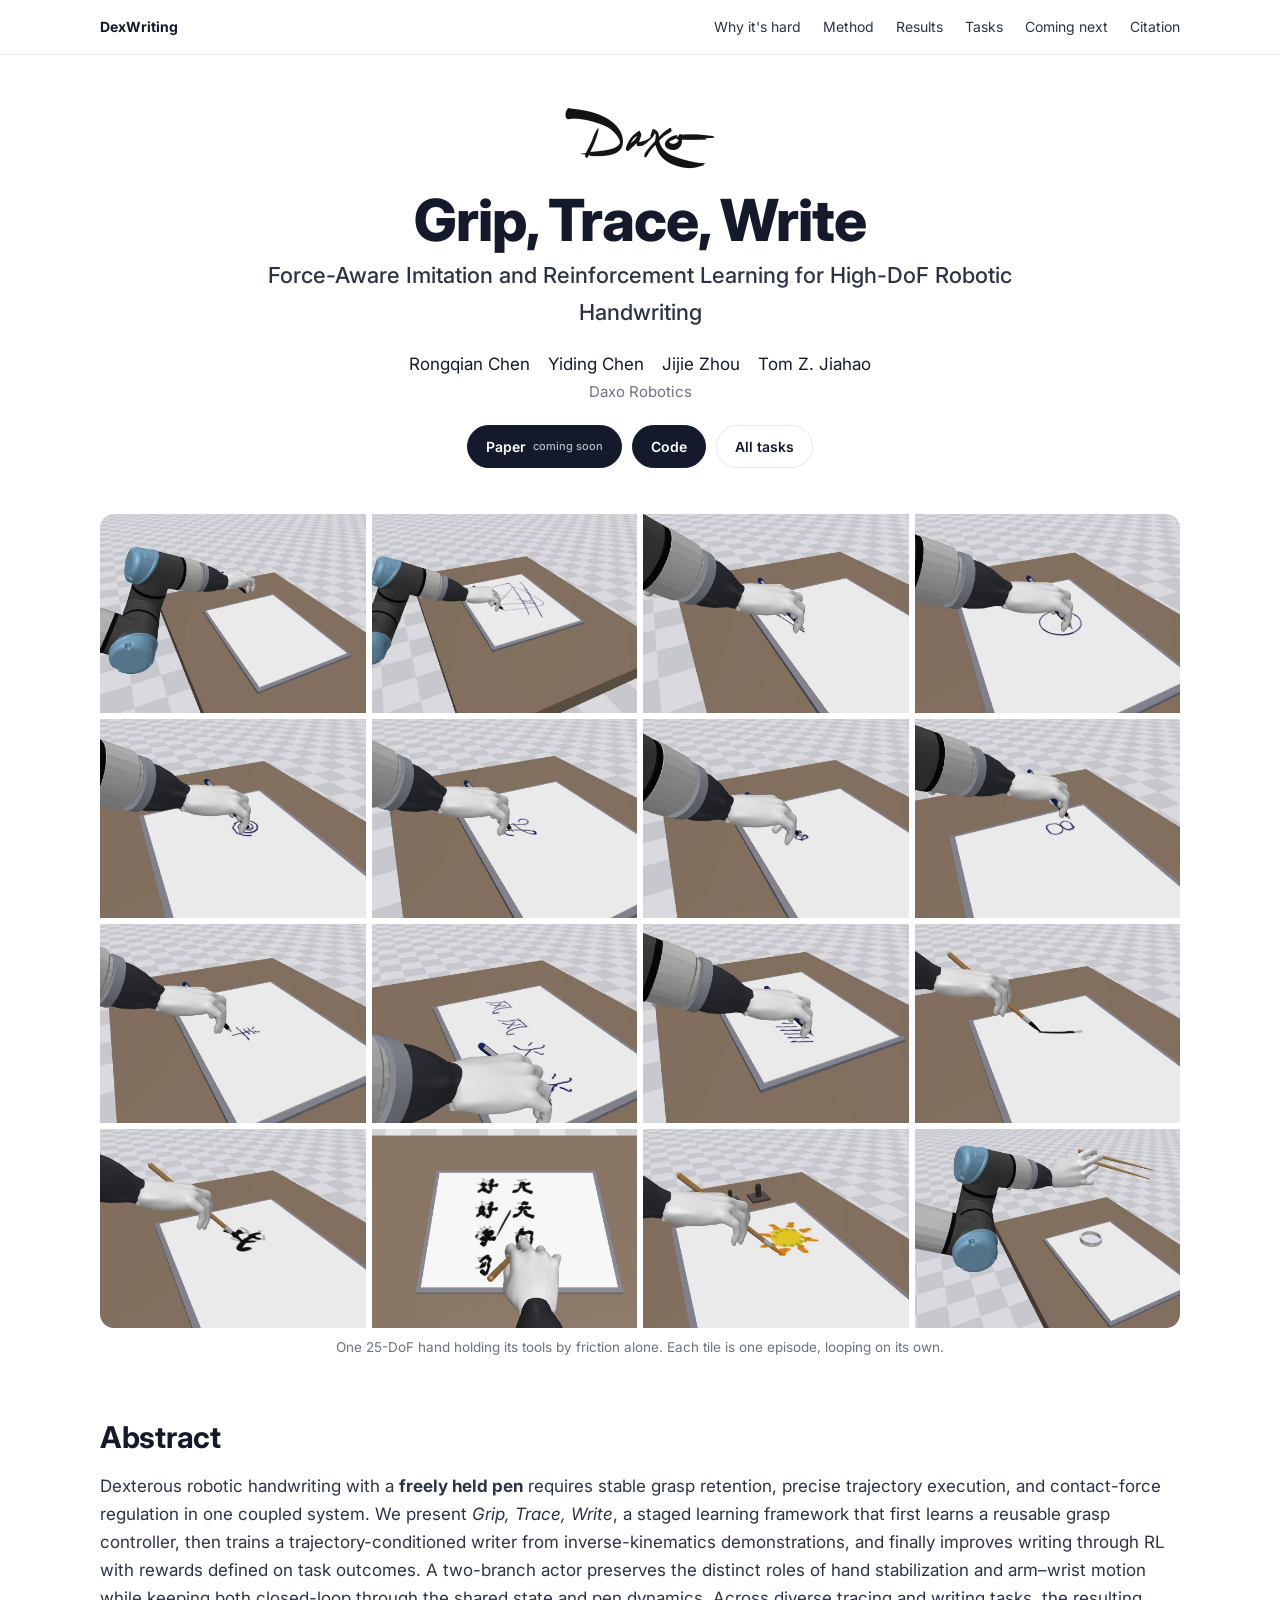
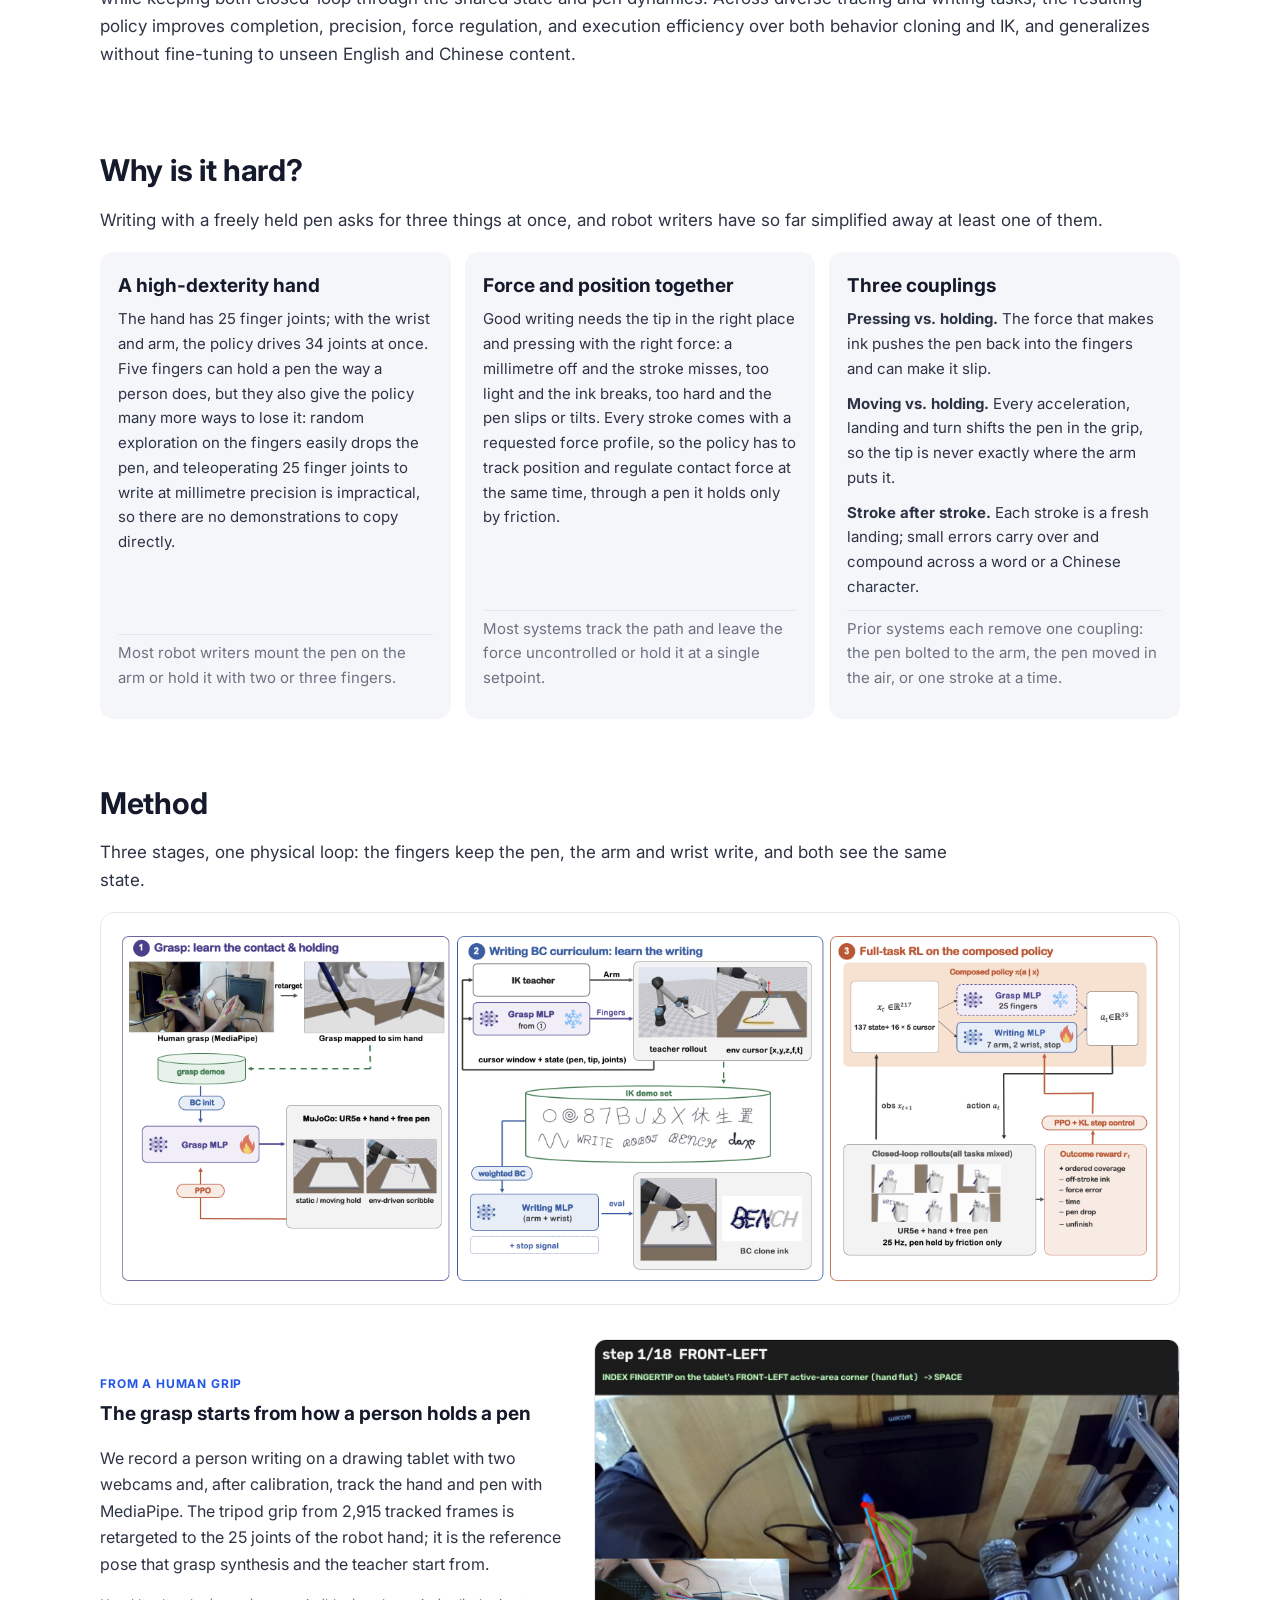
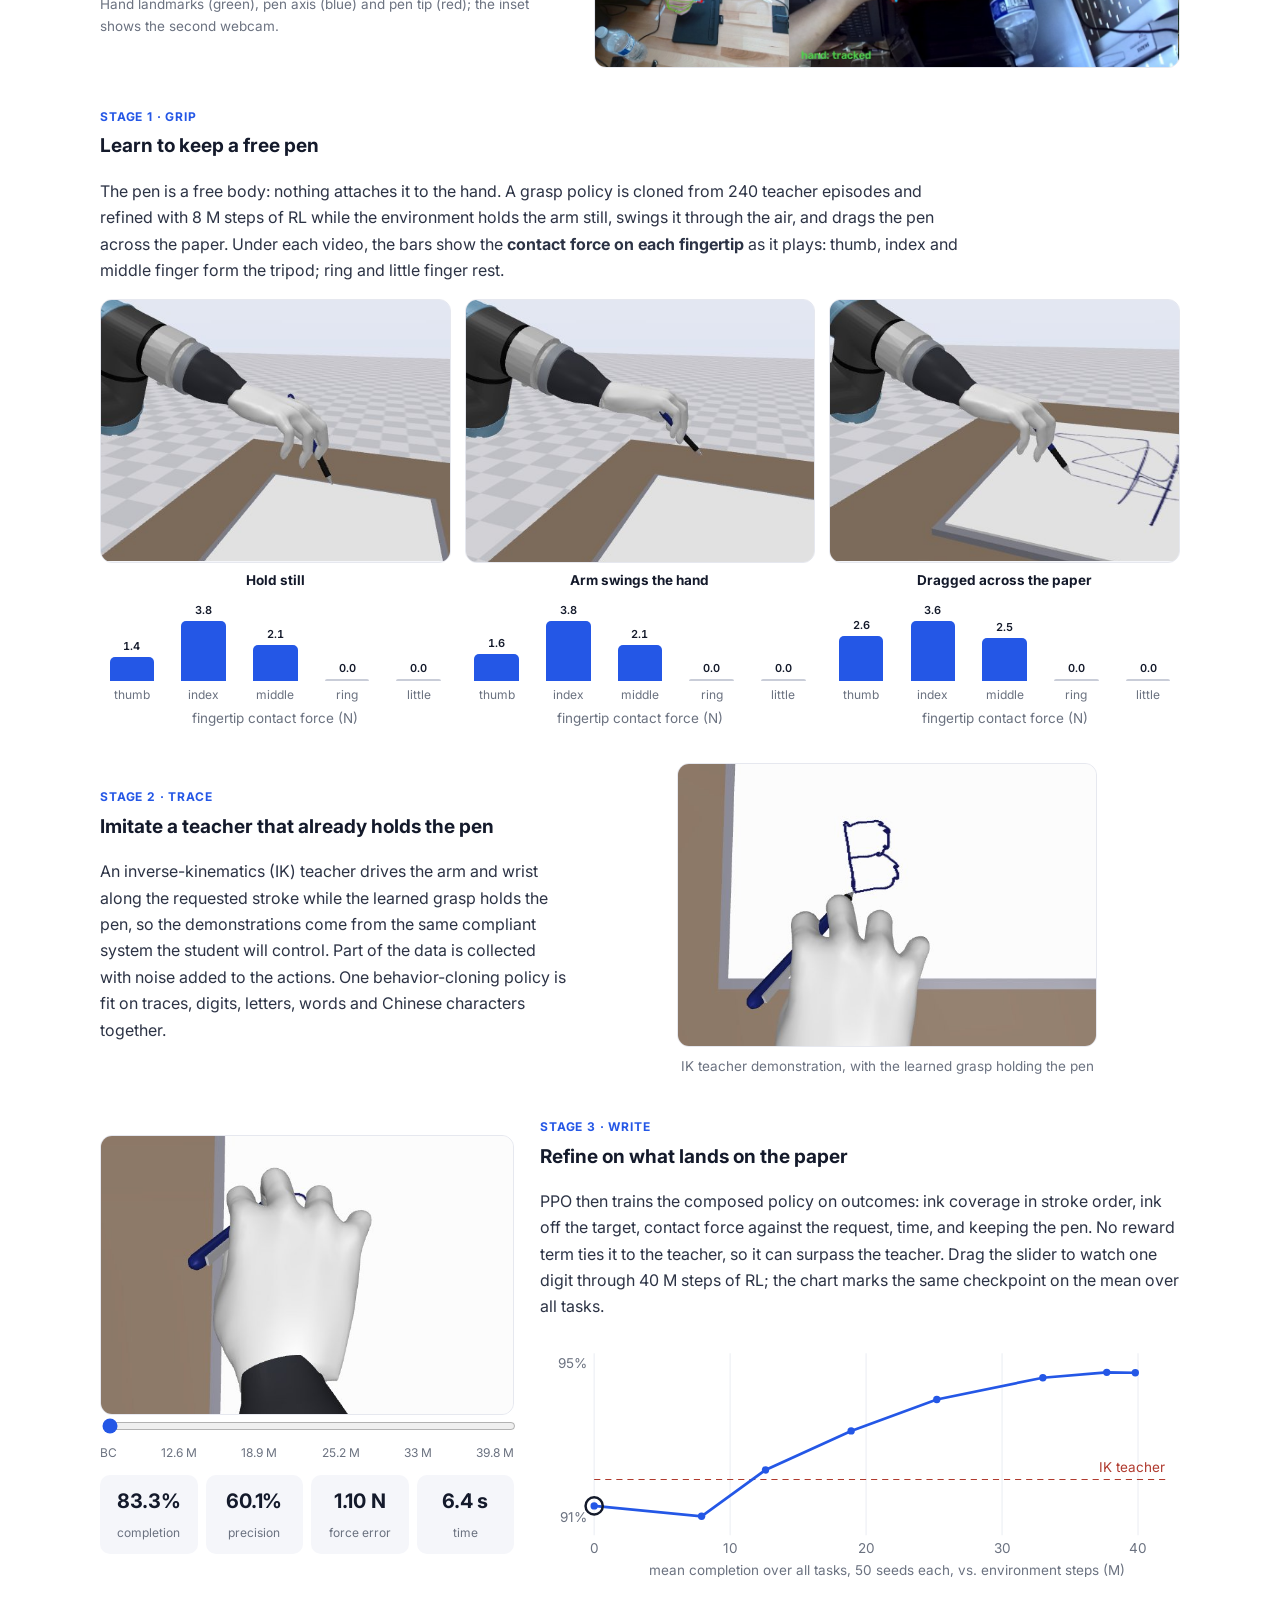
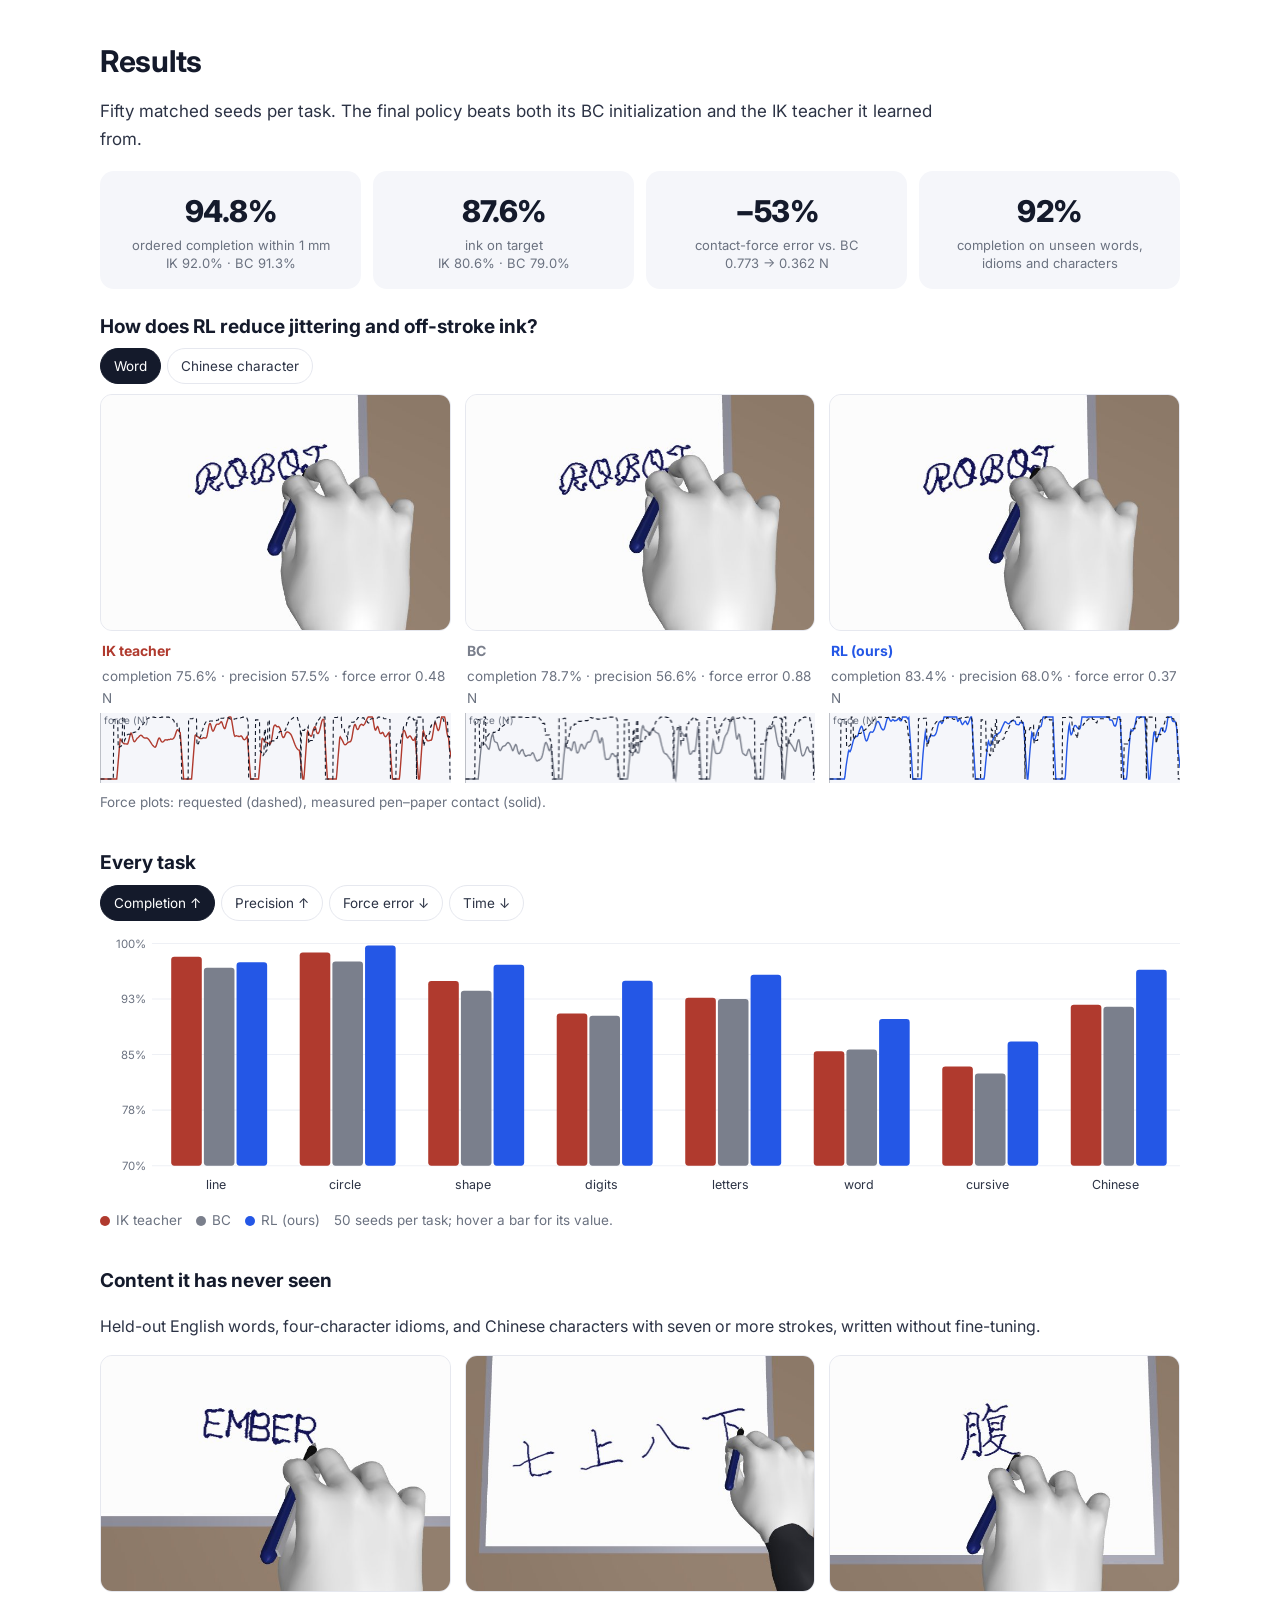
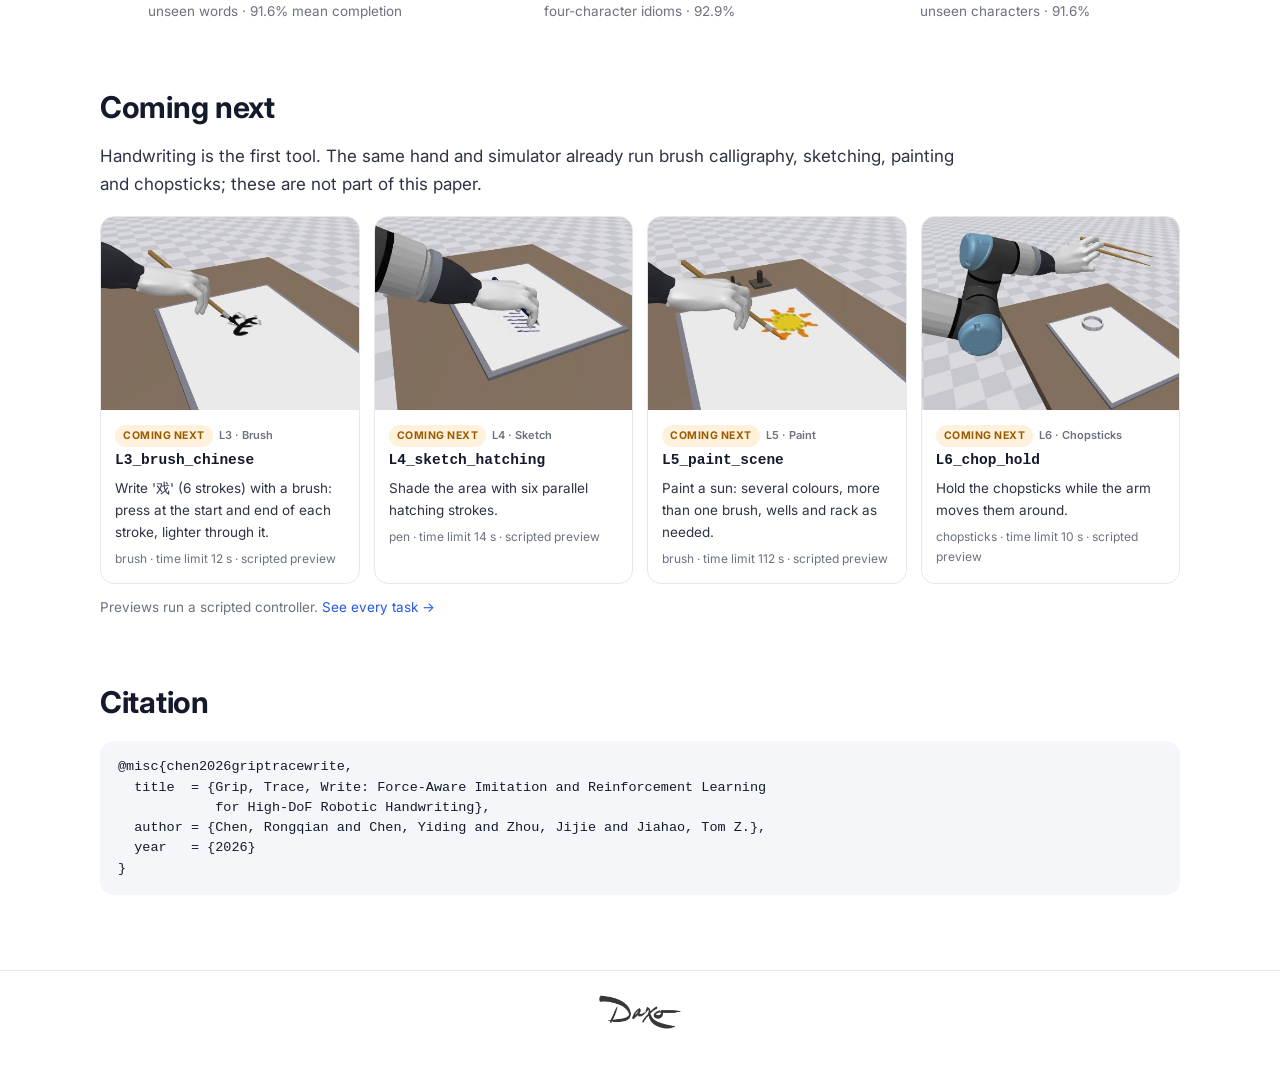
==== website/site/index.html @ 232e8389 "DexWriting: code, checkpoints, paper source and project page" ====
<!doctype html>
<html lang="en">
<head>
<meta charset="utf-8">
<meta name="viewport" content="width=device-width, initial-scale=1">
<title>DexWriting · Grip, Trace, Write</title>
<meta name="description" content="Force-aware imitation and reinforcement learning for high-DoF robotic handwriting with a freely held pen.">
<link rel="icon" href="media/logo.svg">
<link rel="preconnect" href="https://fonts.googleapis.com">
<link href="https://fonts.googleapis.com/css2?family=Inter:wght@400;500;600;700;800&display=swap" rel="stylesheet">
<link rel="stylesheet" href="style.css">
</head>
<body>
<nav><div class="wrap">
  <a class="brand" href="#">DexWriting</a>
  <a class="hide-sm" href="#why">Why it's hard</a>
  <a class="hide-sm" href="#method">Method</a>
  <a class="hide-sm" href="#results">Results</a>
  <a href="tasks.html">Tasks</a>
  <a class="hide-sm" href="#next">Coming next</a>
  <a class="hide-sm" href="#cite">Citation</a>
</div></nav>

<div class="wrap">
<header>
  <a class="org" href="https://daxo-robotics.com/" target="_blank" rel="noopener"><img class="wordmark" src="media/daxo_wordmark.png" alt="Daxo Robotics"></a>
  <h1>Grip, Trace, Write</h1>
  <p class="subtitle">Force-Aware Imitation and Reinforcement Learning for High-DoF Robotic Handwriting</p>
  <p class="authors"><span>Rongqian Chen</span><span>Yiding Chen</span><span>Jijie Zhou</span><span>Tom Z. Jiahao</span></p>
  <p class="aff">Daxo Robotics</p>
  <div class="links">
    <a class="btn" href="#">Paper <span class="soon">coming soon</span></a>
    <a class="btn" href="https://github.com/WillChan9/DexWriting" target="_blank" rel="noopener">Code</a>
    <a class="btn ghost" href="tasks.html">All tasks</a>
  </div>
</header>

<div class="hero-grid" id="hero"></div>
<p class="note" style="text-align:center">One 25-DoF hand holding its tools by friction alone. Each tile is one episode, looping on its own.</p>

<section id="abstract">
  <h2>Abstract</h2>
  <p class="lead" style="max-width:none">Dexterous robotic handwriting with a <b>freely held pen</b> requires stable grasp retention, precise trajectory execution, and contact-force regulation in one coupled system. We present <em>Grip, Trace, Write</em>, a staged learning framework that first learns a reusable grasp controller, then trains a trajectory-conditioned writer from inverse-kinematics demonstrations, and finally improves writing through RL with rewards defined on task outcomes. A two-branch actor preserves the distinct roles of hand stabilization and arm&ndash;wrist motion while keeping both closed-loop through the shared state and pen dynamics. Across diverse tracing and writing tasks, the resulting policy improves completion, precision, force regulation, and execution efficiency over both behavior cloning and IK, and generalizes without fine-tuning to unseen English and Chinese content.</p>
</section>

<section id="why">
  <h2>Why is it hard?</h2>
  <p class="lead" style="max-width:none">Writing with a freely held pen asks for three things at once, and robot writers have so far simplified away at least one of them.</p>
  <div class="grid3 why">
    <div class="soft">
      <h3>A high-dexterity hand</h3>
      <p>The hand has 25 finger joints; with the wrist and arm, the policy drives 34 joints at once. Five fingers can hold a pen the way a person does, but they also give the policy many more ways to lose it: random exploration on the fingers easily drops the pen, and teleoperating 25 finger joints to write at millimetre precision is impractical, so there are no demonstrations to copy directly.</p>
      <p class="note">Most robot writers mount the pen on the arm or hold it with two or three fingers.</p>
    </div>
    <div class="soft">
      <h3>Force and position together</h3>
      <p>Good writing needs the tip in the right place and pressing with the right force: a millimetre off and the stroke misses, too light and the ink breaks, too hard and the pen slips or tilts. Every stroke comes with a requested force profile, so the policy has to track position and regulate contact force at the same time, through a pen it holds only by friction.</p>
      <p class="note">Most systems track the path and leave the force uncontrolled or hold it at a single setpoint.</p>
    </div>
    <div class="soft">
      <h3>Three couplings</h3>
      <p><b>Pressing vs. holding.</b> The force that makes ink pushes the pen back into the fingers and can make it slip.</p>
      <p><b>Moving vs. holding.</b> Every acceleration, landing and turn shifts the pen in the grip, so the tip is never exactly where the arm puts it.</p>
      <p><b>Stroke after stroke.</b> Each stroke is a fresh landing; small errors carry over and compound across a word or a Chinese character.</p>
      <p class="note">Prior systems each remove one coupling: the pen bolted to the arm, the pen moved in the air, or one stroke at a time.</p>
    </div>
  </div>
</section>

<section id="method">
  <h2>Method</h2>
  <p class="lead">Three stages, one physical loop: the fingers keep the pen, the arm and wrist write, and both see the same state.</p>
  <div class="panel"><img src="media/pipeline.png" alt="Training pipeline"></div>

  <div class="stage">
    <div>
      <span class="tagline">FROM A HUMAN GRIP</span>
      <h3>The grasp starts from how a person holds a pen</h3>
      <p>We record a person writing on a drawing tablet with two webcams and, after calibration, track the hand and pen with MediaPipe. The tripod grip from 2,915 tracked frames is retargeted to the 25 joints of the robot hand; it is the reference pose that grasp synthesis and the teacher start from.</p>
      <p class="note">Hand landmarks (green), pen axis (blue) and pen tip (red); the inset shows the second webcam.</p>
    </div>
    <img class="vid" src="media/human_grip.jpg" alt="Human tripod grip tracked with MediaPipe during calibration">
  </div>

  <div style="margin-top:34px">
    <span class="tagline" style="display:inline-block;font-size:12px;font-weight:700;color:var(--acc);letter-spacing:.07em;margin-bottom:4px">STAGE 1 · GRIP</span>
    <h3>Learn to keep a free pen</h3>
    <p style="max-width:860px">The pen is a free body: nothing attaches it to the hand. A grasp policy is cloned from 240 teacher episodes and refined with 8&nbsp;M steps of RL while the environment holds the arm still, swings it through the air, and drags the pen across the paper. Under each video, the bars show the <b>contact force on each fingertip</b> as it plays: thumb, index and middle finger form the tripod; ring and little finger rest.</p>
    <div class="grid3" id="grasp">
      <figure style="margin:0"><video class="vid" data-task="L0_hold_static" src="media/grasp/L0_hold_static.mp4" poster="media/grasp/L0_hold_static.jpg" muted loop playsinline></video>
        <p class="note" style="text-align:center;margin:6px 0 0"><b style="color:var(--ink)">Hold still</b></p>
        <div class="bars" data-task="L0_hold_static"></div></figure>
      <figure style="margin:0"><video class="vid" data-task="L0_hold_moving" src="media/grasp/L0_hold_moving.mp4" poster="media/grasp/L0_hold_moving.jpg" muted loop playsinline></video>
        <p class="note" style="text-align:center;margin:6px 0 0"><b style="color:var(--ink)">Arm swings the hand</b></p>
        <div class="bars" data-task="L0_hold_moving"></div></figure>
      <figure style="margin:0"><video class="vid" data-task="L0_scribble" src="media/grasp/L0_scribble.mp4" poster="media/grasp/L0_scribble.jpg" muted loop playsinline></video>
        <p class="note" style="text-align:center;margin:6px 0 0"><b style="color:var(--ink)">Dragged across the paper</b></p>
        <div class="bars" data-task="L0_scribble"></div></figure>
      </div>
  </div>

  <div class="stage">
    <div>
      <span class="tagline">STAGE 2 · TRACE</span>
      <h3>Imitate a teacher that already holds the pen</h3>
      <p>An inverse-kinematics (IK) teacher drives the arm and wrist along the requested stroke while the learned grasp holds the pen, so the demonstrations come from the same compliant system the student will control. Part of the data is collected with noise added to the actions. One behavior-cloning policy is fit on traces, digits, letters, words and Chinese characters together.</p>
    </div>
    <figure style="margin:0 auto;max-width:420px;width:100%"><video class="vid" src="media/dart/clean.mp4" poster="media/dart/clean.jpg" muted loop playsinline></video><p class="note" style="text-align:center">IK teacher demonstration, with the learned grasp holding the pen</p></figure>
  </div>

  <div class="stage rev">
    <div>
      <video class="vid" id="prog-video" src="media/progress/bc.mp4" poster="media/progress/bc.jpg" muted loop playsinline></video>
      <input type="range" id="prog-slider" min="0" max="5" step="1" value="0" aria-label="RL checkpoint">
      <div class="ticks" id="prog-ticks"></div>
      <div class="kpis" id="prog-kpis"></div>
    </div>
    <div>
      <span class="tagline">STAGE 3 · WRITE</span>
      <h3>Refine on what lands on the paper</h3>
      <p>PPO then trains the composed policy on outcomes: ink coverage in stroke order, ink off the target, contact force against the request, time, and keeping the pen. No reward term ties it to the teacher, so it can surpass the teacher. Drag the slider to watch one digit through 40&nbsp;M steps of RL; the chart marks the same checkpoint on the mean over all tasks.</p>
      <div class="chart" id="curve"></div>
    </div>
  </div>

</section>

<section id="results">
  <h2>Results</h2>
  <p class="lead">Fifty matched seeds per task. The final policy beats both its BC initialization and the IK teacher it learned from.</p>
  <div class="stats">
    <div class="stat"><div class="v">94.8%</div><div class="k">ordered completion within 1&nbsp;mm<br>IK 92.0% · BC 91.3%</div></div>
    <div class="stat"><div class="v">87.6%</div><div class="k">ink on target<br>IK 80.6% · BC 79.0%</div></div>
    <div class="stat"><div class="v">&minus;53%</div><div class="k">contact-force error vs. BC<br>0.773 &rarr; 0.362&nbsp;N</div></div>
    <div class="stat"><div class="v">92%</div><div class="k">completion on unseen words,<br>idioms and characters</div></div>
  </div>

  <h3>How does RL reduce jittering and off-stroke ink?</h3>
  <div class="tabs" id="cmp-tabs"><button class="tab on" data-ep="word">Word</button><button class="tab" data-ep="chinese">Chinese character</button>
</div>
  <div class="cmp" id="cmp"></div>
  <p class="note">Force plots: requested (dashed), measured pen&ndash;paper contact (solid).</p>

  <h3 style="margin-top:34px">Every task</h3>
  <div class="tabs" id="metric-tabs">
    <button class="tab on" data-m="completion">Completion &uarr;</button><button class="tab" data-m="precision">Precision &uarr;</button>
    <button class="tab" data-m="force_mae_N">Force error &darr;</button><button class="tab" data-m="time_s">Time &darr;</button></div>
  <div class="chart" id="bars"></div>
  <div class="legend"><span><i class="dot" style="background:var(--ik)"></i>IK teacher</span><span><i class="dot" style="background:var(--bc)"></i>BC</span><span><i class="dot" style="background:var(--rl)"></i>RL (ours)</span><span>50 seeds per task; hover a bar for its value.</span></div>

  <h3 style="margin-top:34px">Content it has never seen</h3>
  <p>Held-out English words, four-character idioms, and Chinese characters with seven or more strokes, written without fine-tuning.</p>
  <div class="grid3">
    <figure style="margin:0"><video class="vid" src="media/zeroshot/word.mp4" poster="media/zeroshot/word.jpg" muted loop playsinline></video><p class="note" style="text-align:center">unseen words · 91.6% mean completion</p></figure>
    <figure style="margin:0"><video class="vid" src="media/zeroshot/idiom.mp4" poster="media/zeroshot/idiom.jpg" muted loop playsinline></video><p class="note" style="text-align:center">four-character idioms · 92.9%</p></figure>
    <figure style="margin:0"><video class="vid" src="media/zeroshot/chinese.mp4" poster="media/zeroshot/chinese.jpg" muted loop playsinline></video><p class="note" style="text-align:center">unseen characters · 91.6%</p></figure>
  </div>
</section>

<section id="next">
  <h2>Coming next</h2>
  <p class="lead">Handwriting is the first tool. The same hand and simulator already run brush calligraphy, sketching, painting and chopsticks; these are not part of this paper.</p>
  <div class="cards" id="next-cards"></div>
  <p class="note" style="margin-top:12px">Previews run a scripted controller. <a href="tasks.html">See every task &rarr;</a></p>
</section>

<section id="cite">
  <h2>Citation</h2>
<pre>@misc{chen2026griptracewrite,
  title  = {Grip, Trace, Write: Force-Aware Imitation and Reinforcement Learning
            for High-DoF Robotic Handwriting},
  author = {Chen, Rongqian and Chen, Yiding and Zhou, Jijie and Jiahao, Tom Z.},
  year   = {2026}
}</pre>
</section>
</div>

<footer><div class="wrap">
  <a href="https://daxo-robotics.com/" target="_blank" rel="noopener"><img class="wordmark-sm" src="media/daxo_wordmark.png" alt="Daxo Robotics"></a>
</div></footer>

<script src="media/data/data.js"></script>
<script src="site.js"></script>
<script>
// hero: each tile its own episode and loop length
const HERO = ["L0_hold_moving","L0_scribble","L1_trace_line","L1_trace_circle","L1_trace_shape","L2_write_letters",
  "L2_write_word","L2_write_digits","L2_write_chinese","E2_write_idiom","L4_sketch_hatching","L3_brush_stroke",
  "L3_brush_chinese","L3_brush_layout","L5_paint_scene","L6_chop_hold"];
document.getElementById("hero").innerHTML = HERO.map(t =>
  `<video src="media/tasks/${t}.mp4" poster="media/tasks/${t}.jpg" muted loop playsinline preload="auto" title="${t}"></video>`).join("");

// stage 1: three grasp videos, each with live finger-force bars
const FINGERS = ["thumb","index","middle","ring","little"];
document.querySelectorAll("#grasp .bars").forEach(el => {
  el.innerHTML = FINGERS.map((f, i) => `<div class="bar${i > 2 ? " idle" : ""}"><b class="v"></b><i></i><span>${f}</span></div>`).join("");
  el.insertAdjacentHTML("afterend", '<p class="note" style="text-align:center;margin-top:2px">fingertip contact force (N)</p>');
});
let graspLog = null;
loadJSON("media/data/grasp_forces.json").then(d => { graspLog = d; });
(function tick() {
  if (graspLog) document.querySelectorAll("#grasp video").forEach(v => {
    const L = graspLog[v.dataset.task]; if (!L) return;
    const r = L[Math.min(L.length - 1, Math.floor(v.currentTime * 25))];
    document.querySelectorAll(`#grasp .bars[data-task="${v.dataset.task}"] .bar`).forEach((b, i) => {
      const f = r.fingers[i] || 0;
      b.querySelector("i").style.height = Math.min(100, f / 6 * 100) + "%";
      b.querySelector(".v").textContent = f.toFixed(1); });
  });
  requestAnimationFrame(tick);
})();

// stage 3: progress slider + RL curve
Promise.all([loadJSON("media/data/progress.json"), loadJSON("media/data/results.json")]).then(([P, R]) => {
  const v = document.getElementById("prog-video"), s = document.getElementById("prog-slider");
  document.getElementById("prog-ticks").innerHTML = P.map(p => `<span>${p.name === "bc" ? "BC" : p.msteps + " M"}</span>`).join("");
  const kp = document.getElementById("prog-kpis");
  const show = i => {
    const p = P[i];
    if (!v.src.endsWith(`${p.name}.mp4`)) { v.src = `media/progress/${p.name}.mp4`; v.poster = `media/progress/${p.name}.jpg`; v.play().catch(() => {}); }
    kp.innerHTML = kpi("completion", pct(p.completion)) + kpi("precision", pct(p.precision)) +
      kpi("force error", p.force_mae_N.toFixed(2) + " N") + kpi("time", p.time_s.toFixed(1) + " s");
    curve(R.curve, R.ik_mean, p.msteps);
  };
  s.addEventListener("input", () => show(+s.value)); show(0);
});
function kpi(k, v) { return `<div class="kpi"><b>${v}</b><span>${k}</span></div>`; }
function curve(C, ik, mark) {
  const W = 520, H = 196, L = 44, B = 34, T = 14, Rr = 12;
  const ys = C.map(c => c.completion * 100);
  const lo = Math.min(...ys, ik.completion * 100) - 0.5, hi = Math.max(...ys, ik.completion * 100) + 0.5;
  const X = x => L + (x / 42) * (W - L - Rr), Y = y => T + (1 - (y - lo) / (hi - lo)) * (H - T - B);
  const path = C.map((c, i) => `${i ? "L" : "M"}${X(c.msteps)},${Y(c.completion * 100)}`).join("");
  const grid = [0, 10, 20, 30, 40].map(x => `<line x1="${X(x)}" x2="${X(x)}" y1="${T}" y2="${H - B}" stroke="#eef0f5"/><text x="${X(x)}" y="${H - B + 14}" font-size="11" text-anchor="middle" fill="#6b7280">${x}</text>`).join("");
  const yt = [Math.ceil(lo), Math.floor(hi)].map(y => `<text x="${L - 6}" y="${Y(y) + 4}" font-size="11" text-anchor="end" fill="#6b7280">${y}%</text>`).join("");
  const m = C.reduce((a, c) => Math.abs(c.msteps - mark) < Math.abs(a.msteps - mark) ? c : a);
  document.getElementById("curve").innerHTML = `<svg viewBox="0 0 ${W} ${H}" width="100%">${grid}${yt}
    <line x1="${L}" x2="${W - Rr}" y1="${Y(ik.completion * 100)}" y2="${Y(ik.completion * 100)}" stroke="var(--ik)" stroke-dasharray="5 4"/>
    <text x="${W - Rr}" y="${Y(ik.completion * 100) - 6}" font-size="11" text-anchor="end" fill="var(--ik)">IK teacher</text>
    <path d="${path}" fill="none" stroke="var(--rl)" stroke-width="2.2"/>
    ${C.map(c => `<circle cx="${X(c.msteps)}" cy="${Y(c.completion * 100)}" r="3" fill="var(--rl)"><title>${c.msteps} M steps: ${(c.completion * 100).toFixed(1)}%</title></circle>`).join("")}
    <circle cx="${X(m.msteps)}" cy="${Y(m.completion * 100)}" r="7" fill="none" stroke="var(--ink)" stroke-width="2"/>
    <text x="${(L + W) / 2}" y="${H - 2}" font-size="11" text-anchor="middle" fill="#6b7280">mean completion over all tasks, 50 seeds each, vs. environment steps (M)</text></svg>`;
}

// results: synced comparison
let CMP = null, ep = "word";
const WHO = [["ik", "IK teacher", "#b03a2e"], ["bc", "BC", "#7a7f8c"], ["rl", "RL (ours)", "#2457e6"]];
loadJSON("media/data/compare.json").then(d => { CMP = d; buildCmp(); });
function buildCmp() {
  document.getElementById("cmp").innerHTML = WHO.map(([k, name, col]) => {
    const m = CMP[`${ep}_${k}`].metrics;
    return `<div><video class="vid" data-k="${k}" src="media/compare/${ep}_${k}.mp4" poster="media/compare/${ep}_${k}.jpg" muted loop playsinline></video>
      <div class="who"><b style="color:${col}">${name}</b></div>
      <div class="note" style="margin:0 2px">completion ${pct(m.completion)} · precision ${pct(m.precision)} · force error ${m.force_mae_N.toFixed(2)} N</div>
      <canvas data-k="${k}"></canvas></div>`;
  }).join("");
  autoplayVisible();
}
tabs("cmp-tabs", b => { ep = b.dataset.ep; buildCmp(); });
(function drawCmp() {
  if (CMP) document.querySelectorAll("#cmp canvas").forEach(cv => {
    const k = cv.dataset.k, v = document.querySelector(`#cmp video[data-k="${k}"]`);
    plotForce(cv, CMP[`${ep}_${k}`], v ? v.currentTime : 0, WHO.find(w => w[0] === k)[2]);
  });
  requestAnimationFrame(drawCmp);
})();
function plotForce(cv, d, t, col) {
  const r = window.devicePixelRatio || 1, w = cv.clientWidth, h = cv.clientHeight;
  if (!w) return;
  if (cv.width !== Math.round(w * r)) { cv.width = Math.round(w * r); cv.height = Math.round(h * r); }
  const g = cv.getContext("2d"); g.setTransform(r, 0, 0, r, 0, 0); g.clearRect(0, 0, w, h);
  const T = d.t[d.t.length - 1] || 1, fmax = 2.5;
  const X = x => x / T * w, Y = y => h - 4 - Math.min(y, fmax) / fmax * (h - 8);
  g.fillStyle = "#f5f6fa"; g.fillRect(0, 0, w, h);
  const line = (arr, dash, c, lw) => { g.beginPath(); g.setLineDash(dash); g.strokeStyle = c; g.lineWidth = lw;
    arr.forEach((y, i) => { const x = X(d.t[i]); i ? g.lineTo(x, Y(y)) : g.moveTo(x, Y(y)); }); g.stroke(); };
  if (!d.f_pen_s) d.f_pen_s = d.f_pen.map((_, i) => { const a = d.f_pen.slice(Math.max(0, i - 3), i + 4); return a.reduce((x, y) => x + y, 0) / a.length; });
  line(d.f_pen_s, [], col, 1.4); line(d.f_req, [4, 3], "#141a2b", 1.1);
  g.setLineDash([]); g.strokeStyle = "#141a2b"; g.globalAlpha = .45; g.beginPath(); g.moveTo(X(Math.min(t, T)), 0); g.lineTo(X(Math.min(t, T)), h); g.stroke(); g.globalAlpha = 1;
  g.fillStyle = "#6b7280"; g.font = "10px Inter, sans-serif"; g.fillText("force (N)", 4, 11);
}

// results: per-task bars
let RES = null, metric = "completion";
loadJSON("media/data/results.json").then(d => { RES = d; drawBars(); });
tabs("metric-tabs", b => { metric = b.dataset.m; drawBars(); });
function drawBars() {
  const tasks = ["L1_trace_line","L1_trace_circle","L1_trace_shape","L2_write_digits","L2_write_letters","L2_write_word","L2_write_cursive","L2_write_chinese"];
  const label = {L1_trace_line:"line",L1_trace_circle:"circle",L1_trace_shape:"shape",L2_write_digits:"digits",L2_write_letters:"letters",L2_write_word:"word",L2_write_cursive:"cursive",L2_write_chinese:"Chinese"};
  const isPct = metric === "completion" || metric === "precision", scale = isPct ? 100 : 1;
  const unit = {completion:"%",precision:"%",force_mae_N:" N",time_s:" s"}[metric];
  const vals = tasks.flatMap(t => ["ik","bc","rl"].map(k => RES.per_task[k][t][metric] * scale));
  const lo = isPct ? Math.floor(Math.min(...vals) / 10) * 10 - 10 : 0, hi = isPct ? 100 : Math.max(...vals) * 1.08;
  const W = 1040, H = 260, L = 50, B = 34, T = 12, gw = (W - L) / tasks.length, bw = gw / 4.2;
  const Y = y => T + (1 - (y - lo) / (hi - lo)) * (H - T - B);
  let s = "";
  for (let i = 0; i <= 4; i++) { const y = lo + (hi - lo) * i / 4; s += `<line x1="${L}" x2="${W}" y1="${Y(y)}" y2="${Y(y)}" stroke="#eef0f5"/><text x="${L - 6}" y="${Y(y) + 4}" font-size="11" text-anchor="end" fill="#6b7280">${y.toFixed(isPct ? 0 : 1)}${unit}</text>`; }
  tasks.forEach((t, i) => {
    ["ik","bc","rl"].forEach((k, j) => {
      const v = RES.per_task[k][t][metric] * scale, x = L + i * gw + gw * 0.15 + j * (bw + 2);
      s += `<rect x="${x}" y="${Y(v)}" width="${bw}" height="${Math.max(0, Y(lo) - Y(v))}" rx="3" fill="var(--${k})"><title>${label[t]} · ${k.toUpperCase()}: ${v.toFixed(isPct ? 1 : 2)}${unit}</title></rect>`;
    });
    s += `<text x="${L + i * gw + gw / 2}" y="${H - 12}" font-size="12" text-anchor="middle" fill="#2c3345">${label[t]}</text>`;
  });
  document.getElementById("bars").innerHTML = `<svg viewBox="0 0 ${W} ${H}" width="100%">${s}</svg>`;
}

// coming next
loadJSON("media/data/tasks.json").then(rows => {
  const pick = ["L3_brush_chinese", "L4_sketch_hatching", "L5_paint_scene", "L6_chop_hold"];
  document.getElementById("next-cards").innerHTML = pick.map(id => card(rows.find(r => r.id === id))).join("");
  autoplayVisible();
});
autoplayVisible();
</script>
</body>
</html>
---- website/site/style.css ----
:root{--ink:#141a2b;--body:#2c3345;--muted:#6b7280;--line:#e6e8ef;--soft:#f5f6fa;--card:#fff;--acc:#2457e6;--acc-soft:#e8eefd;
--good:#0f9d7a;--ik:#b03a2e;--bc:#7a7f8c;--rl:#2457e6;--radius:14px}
*{box-sizing:border-box}
html{scroll-behavior:smooth}
body{margin:0;background:#fff;color:var(--body);font:16px/1.65 Inter,system-ui,-apple-system,Segoe UI,Roboto,sans-serif}
a{color:var(--acc);text-decoration:none}a:hover{text-decoration:underline}
img,video{max-width:100%;display:block}
video{background:var(--soft)}
.wrap{max-width:1120px;margin:0 auto;padding:0 20px}
nav{position:sticky;top:0;z-index:20;background:rgba(255,255,255,.93);backdrop-filter:blur(8px);border-bottom:1px solid var(--line)}
nav .wrap{display:flex;align-items:center;gap:22px;height:54px;font-size:14px}
nav .brand{font-weight:700;color:var(--ink);margin-right:auto}
nav a{color:var(--body)}nav a.on{color:var(--ink);font-weight:600}
header{text-align:center;padding:52px 0 14px}
.org{display:inline-flex;align-items:center;gap:8px;color:var(--ink);font-weight:600;font-size:14px}
.org img.wordmark{height:62px;width:auto}
footer .wordmark-sm{height:34px;width:auto;display:inline-block;margin-bottom:6px;opacity:.85}
h1{margin:14px auto 6px;font-size:clamp(34px,6vw,58px);line-height:1.05;letter-spacing:-.02em;color:var(--ink);font-weight:800}
.subtitle{margin:0 auto;max-width:760px;font-size:clamp(17px,2.4vw,22px);font-weight:500}
.authors{margin:20px 0 2px;font-size:17px;color:var(--ink)}.authors span{margin:0 9px;white-space:nowrap}
.aff{color:var(--muted);font-size:15px;margin:0}
.links{display:flex;flex-wrap:wrap;justify-content:center;gap:10px;margin:20px 0 6px}
.btn{display:inline-flex;align-items:center;gap:7px;padding:9px 18px;border-radius:999px;background:var(--ink);color:#fff;font-weight:600;font-size:14px;border:1px solid var(--ink);cursor:pointer}
.btn:hover{text-decoration:none;opacity:.88}
.btn.ghost{background:#fff;color:var(--ink);border-color:var(--line)}
.btn .soon{font-size:11px;font-weight:500;opacity:.7}
section{padding:54px 0 6px}
h2{font-size:30px;letter-spacing:-.01em;color:var(--ink);margin:0 0 10px}
h3{font-size:19px;color:var(--ink);margin:0 0 6px}
.lead{font-size:17px;max-width:860px;margin:0 0 18px}
.note{font-size:13.5px;color:var(--muted);margin:8px 0 0}
.panel{border:1px solid var(--line);border-radius:var(--radius);padding:18px;background:#fff}
.soft{background:var(--soft);border-radius:var(--radius);padding:18px}
.why .soft{display:flex;flex-direction:column}.why .soft p{margin:0 0 10px;font-size:15px}.why .soft .note{margin-top:auto;padding-top:6px;border-top:1px solid var(--line)}
.grid2{display:grid;grid-template-columns:1fr 1fr;gap:18px;align-items:start}
.grid3{display:grid;grid-template-columns:repeat(3,1fr);gap:14px}
.vid{width:100%;border-radius:12px;border:1px solid var(--line)}
/* hero: independent loops */
.hero-grid{display:grid;grid-template-columns:repeat(4,1fr);gap:6px;margin:26px 0 6px;border-radius:var(--radius);overflow:hidden}
.hero-grid video{width:100%;aspect-ratio:4/3;object-fit:cover}
/* stage blocks */
.stage{display:grid;grid-template-columns:1fr 1.25fr;gap:26px;align-items:center;margin-top:34px}
.stage.rev{grid-template-columns:1.25fr 1fr}
.stage .tagline{display:inline-block;font-size:12px;font-weight:700;color:var(--acc);letter-spacing:.07em;margin-bottom:4px}
.tabs{display:flex;flex-wrap:wrap;gap:6px;margin:0 0 10px}
.tab{padding:6px 13px;border-radius:999px;border:1px solid var(--line);background:#fff;font:inherit;font-size:13.5px;cursor:pointer;color:var(--body)}
.tab.on{background:var(--ink);color:#fff;border-color:var(--ink)}
.bars{display:grid;grid-template-columns:repeat(5,1fr);gap:8px;align-items:end;height:104px;margin-top:10px}
.bar{display:flex;flex-direction:column;justify-content:flex-end;align-items:center;height:100%}
.bar i{display:block;width:70%;background:var(--acc);border-radius:5px 5px 0 0;transition:height .08s linear;min-height:2px}
.bar.idle i{background:#c9cdd8}
.bar span{font-size:12px;color:var(--muted);margin-top:4px}
.bar .v{font-size:11px;font-weight:600;color:var(--ink);margin-bottom:2px;font-variant-numeric:tabular-nums}
.legend{display:flex;flex-wrap:wrap;gap:14px;font-size:13.5px;color:var(--muted);margin-top:8px}
.dot{display:inline-block;width:10px;height:10px;border-radius:50%;margin-right:6px;vertical-align:-1px}
input[type=range]{width:100%;accent-color:var(--acc)}
.ticks{display:flex;justify-content:space-between;font-size:12px;color:var(--muted);margin-top:2px}
.kpis{display:grid;grid-template-columns:repeat(4,1fr);gap:8px;margin-top:12px}
.kpi{background:var(--soft);border-radius:10px;padding:10px 8px;text-align:center}
.kpi b{display:block;font-size:20px;color:var(--ink);letter-spacing:-.01em}
.kpi span{font-size:12px;color:var(--muted)}
.stats{display:grid;grid-template-columns:repeat(4,1fr);gap:12px;margin:8px 0 22px}
.stat{background:var(--soft);border-radius:var(--radius);padding:16px 14px;text-align:center}
.stat .v{font-size:30px;font-weight:800;color:var(--ink);letter-spacing:-.02em}
.stat .k{font-size:13px;color:var(--muted);line-height:1.4}
.cmp{display:grid;grid-template-columns:repeat(3,1fr);gap:14px}
.cmp .who{display:flex;justify-content:space-between;align-items:baseline;margin:8px 2px 2px;font-size:14px}
.cmp .who b{color:var(--ink)}
.cmp canvas{width:100%;height:70px;display:block;margin-top:4px}
.chart{width:100%;overflow-x:auto}
.chart svg{display:block;min-width:640px}
.cards{display:grid;grid-template-columns:repeat(auto-fill,minmax(250px,1fr));gap:14px}
.card{border:1px solid var(--line);border-radius:var(--radius);overflow:hidden;background:#fff;display:flex;flex-direction:column}
.card video{width:100%;aspect-ratio:4/3;object-fit:cover}
.card .body{padding:10px 14px 14px}
.card h4{margin:2px 0 4px;font-size:14.5px;color:var(--ink);font-family:ui-monospace,SFMono-Regular,Menlo,monospace;font-weight:600}
.card p{margin:0;font-size:13.5px}
.card .meta{font-size:12px;color:var(--muted);margin-top:6px}
.badge{display:inline-block;font-size:10.5px;font-weight:700;letter-spacing:.05em;padding:2px 8px;border-radius:999px;margin-right:6px}
.badge.paper{background:#e3f5ef;color:#0b7a5f}.badge.next{background:#fff1dc;color:#9a5b00}.badge.zs{background:var(--acc-soft);color:var(--acc)}
.lvl{font-size:11px;font-weight:600;color:var(--muted)}
pre{background:var(--soft);border-radius:var(--radius);padding:16px 18px;overflow-x:auto;font-size:13.5px;line-height:1.5;color:var(--ink)}
footer{border-top:1px solid var(--line);margin-top:56px;padding:24px 0 40px;font-size:13.5px;color:var(--muted);text-align:center}
@media (max-width:860px){
  .grid2,.grid3,.stage,.stage.rev,.cmp{grid-template-columns:1fr}
  .hero-grid{grid-template-columns:repeat(2,1fr)}
  .stats,.kpis{grid-template-columns:1fr 1fr}
  nav .hide-sm{display:none}
}
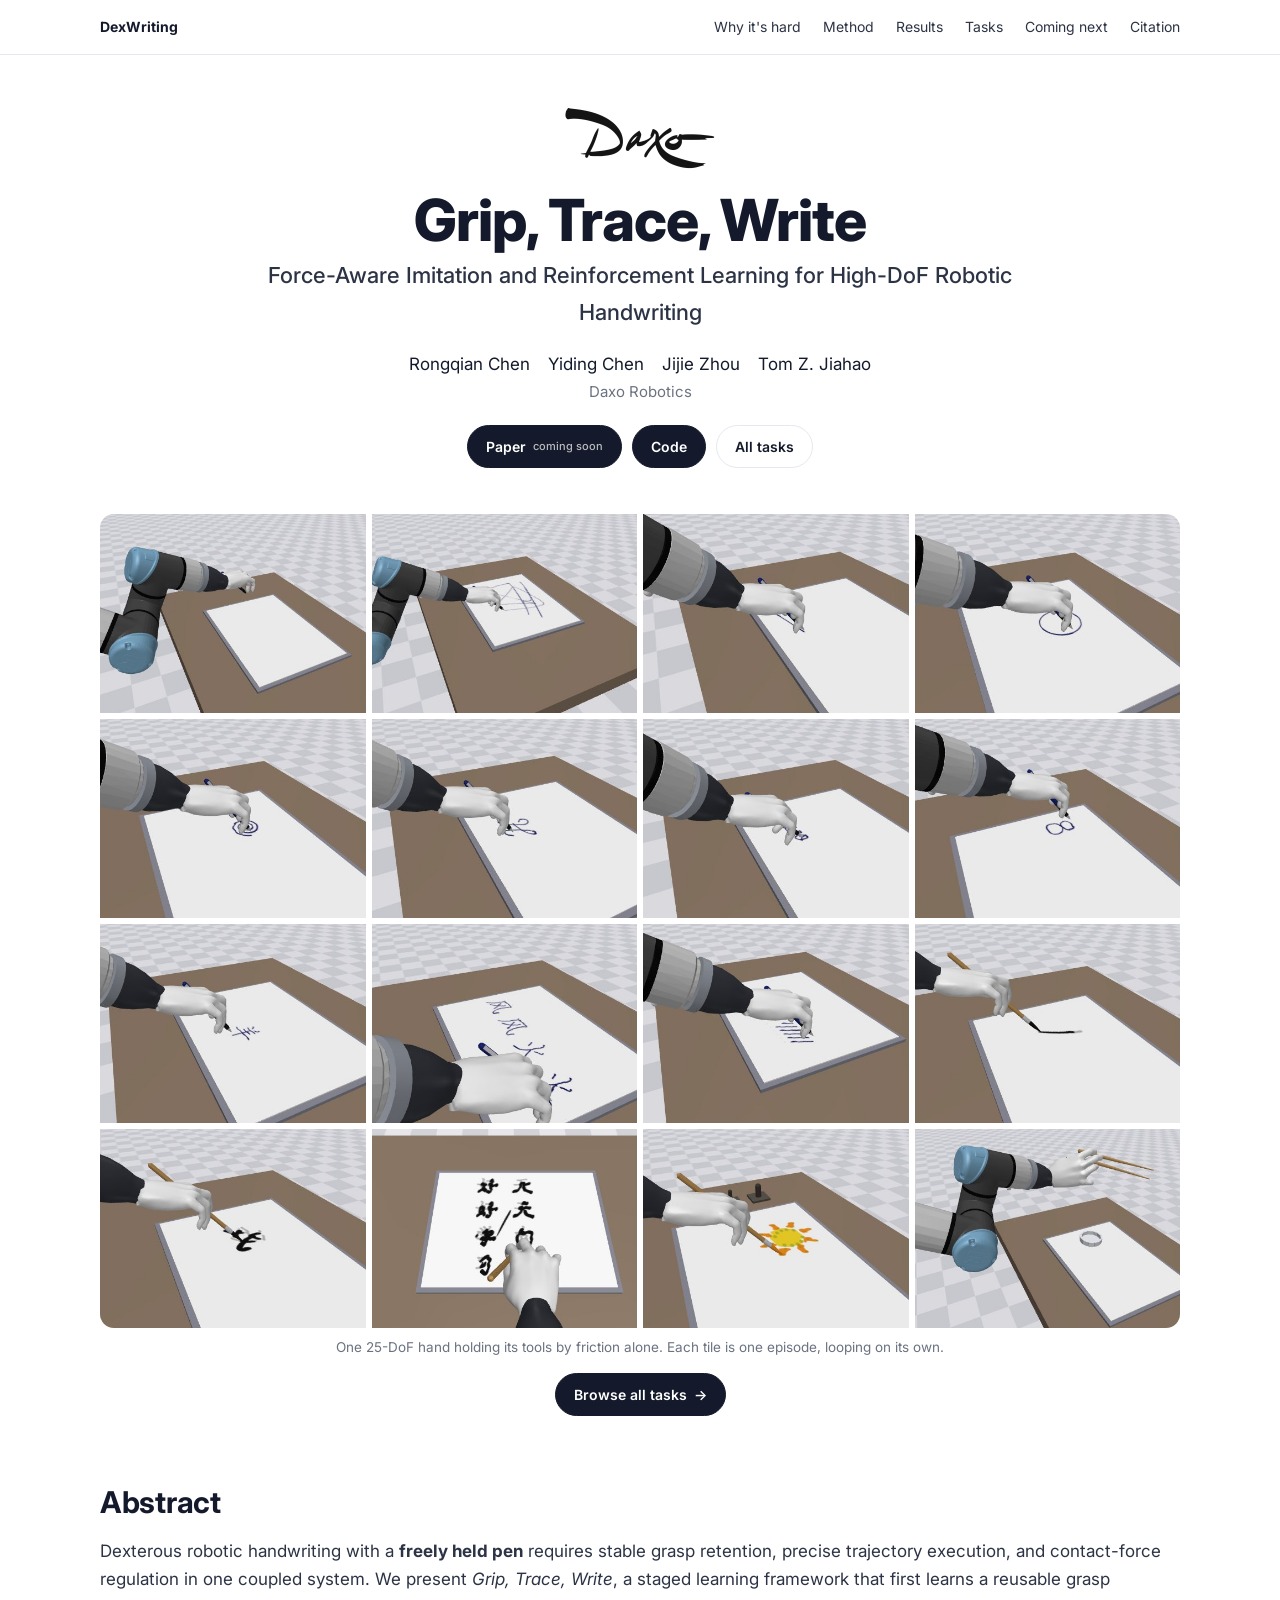
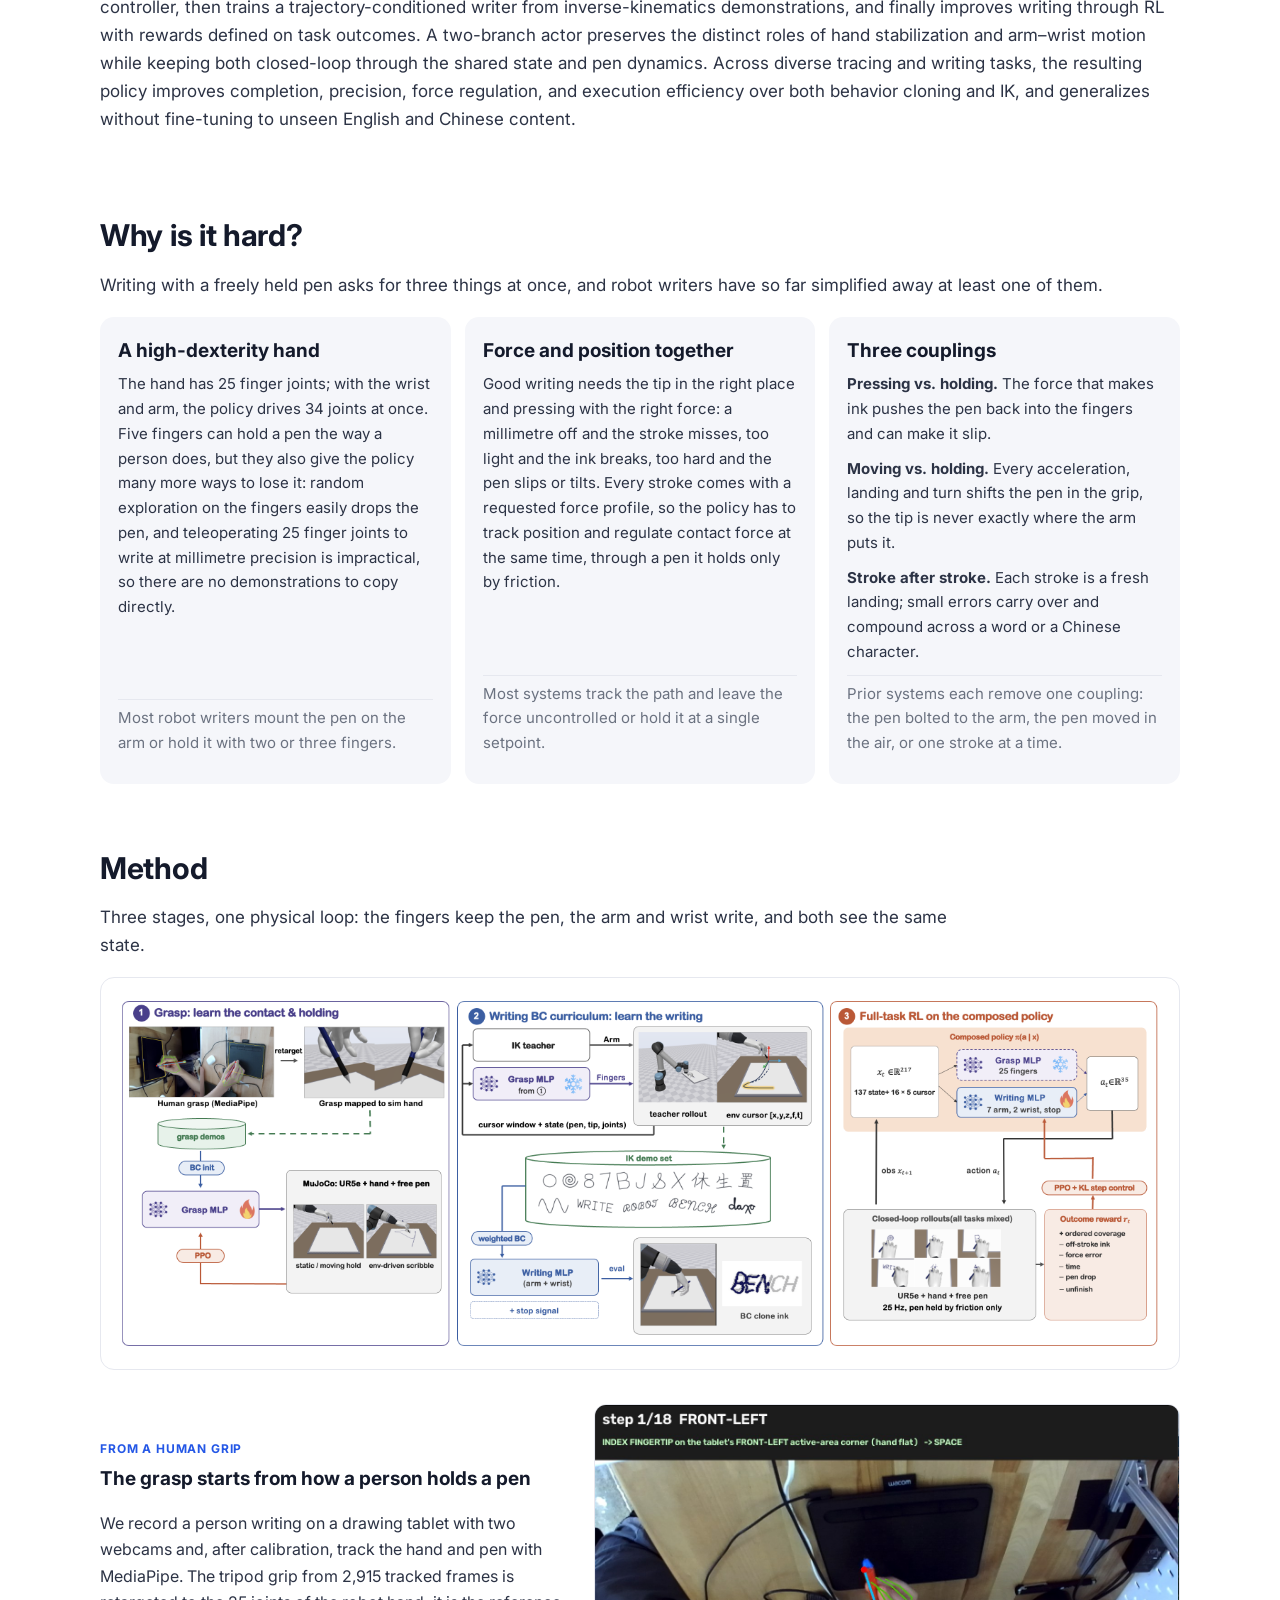
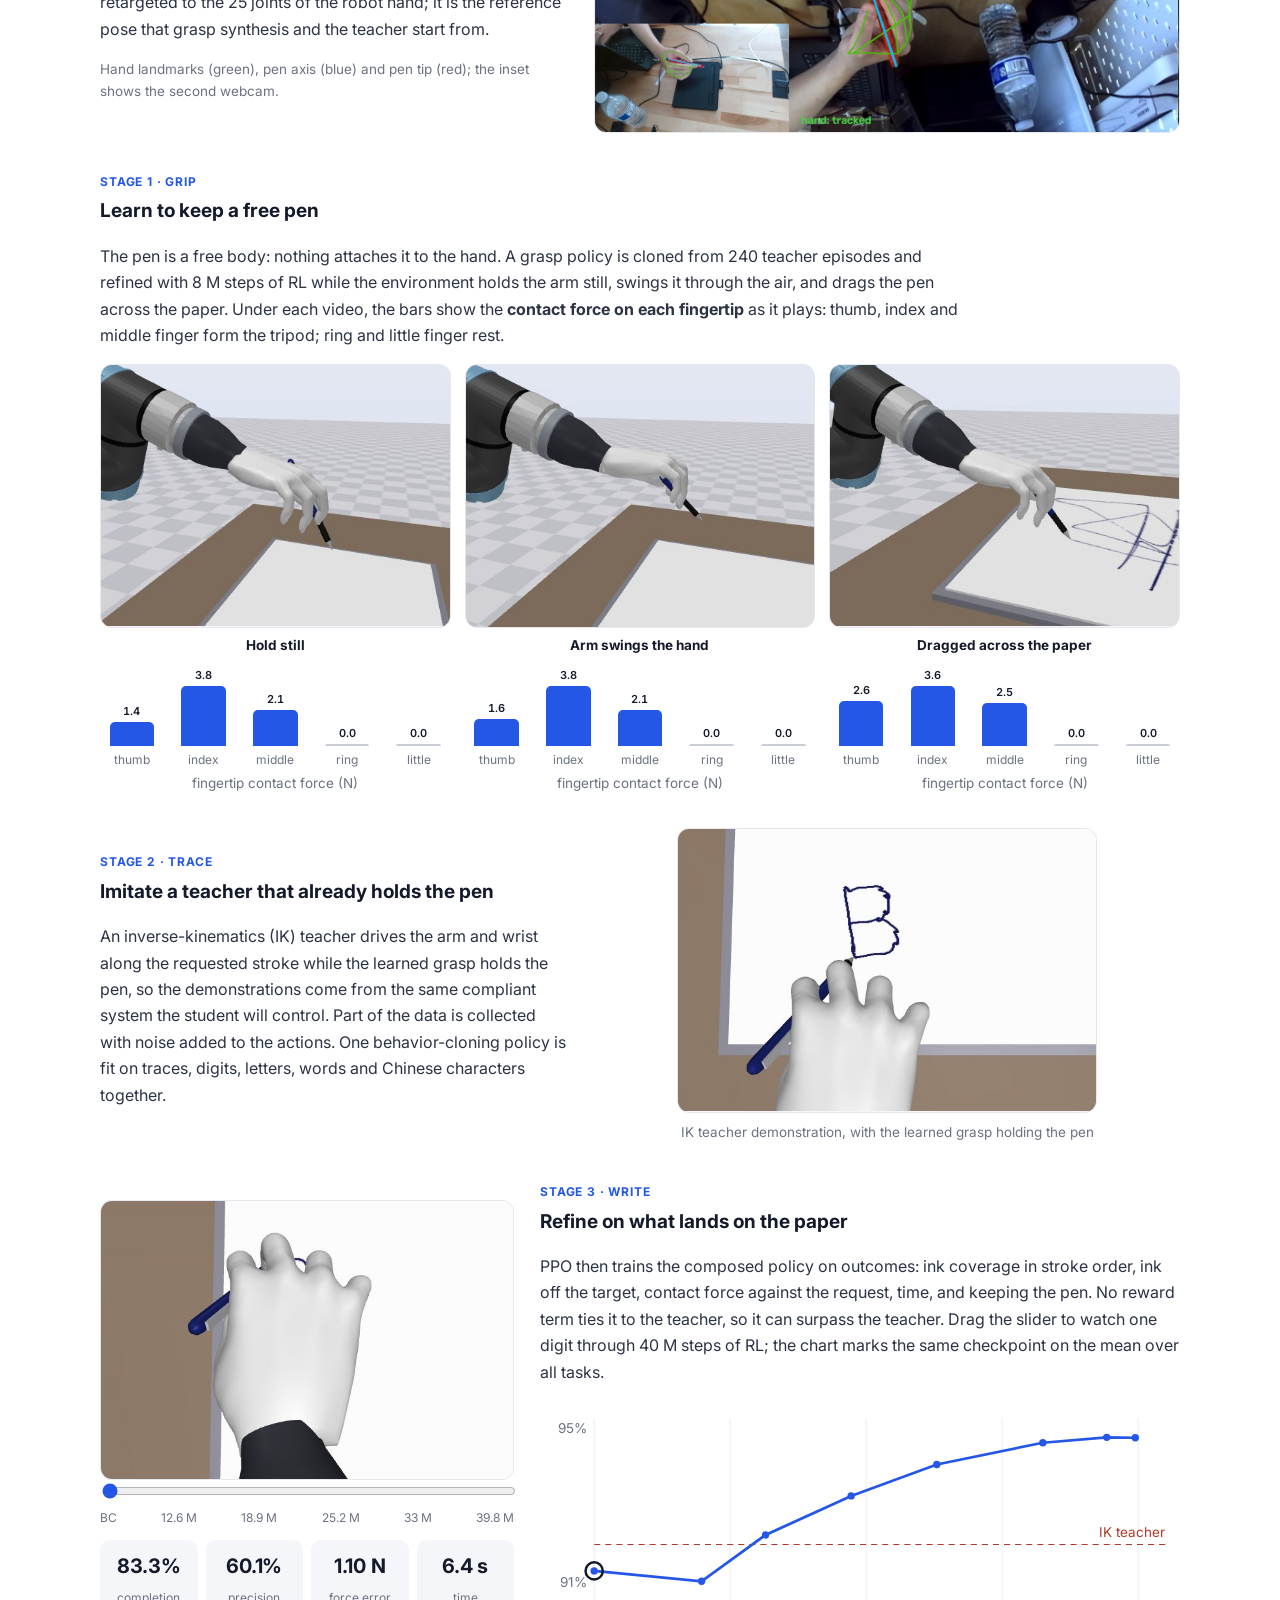
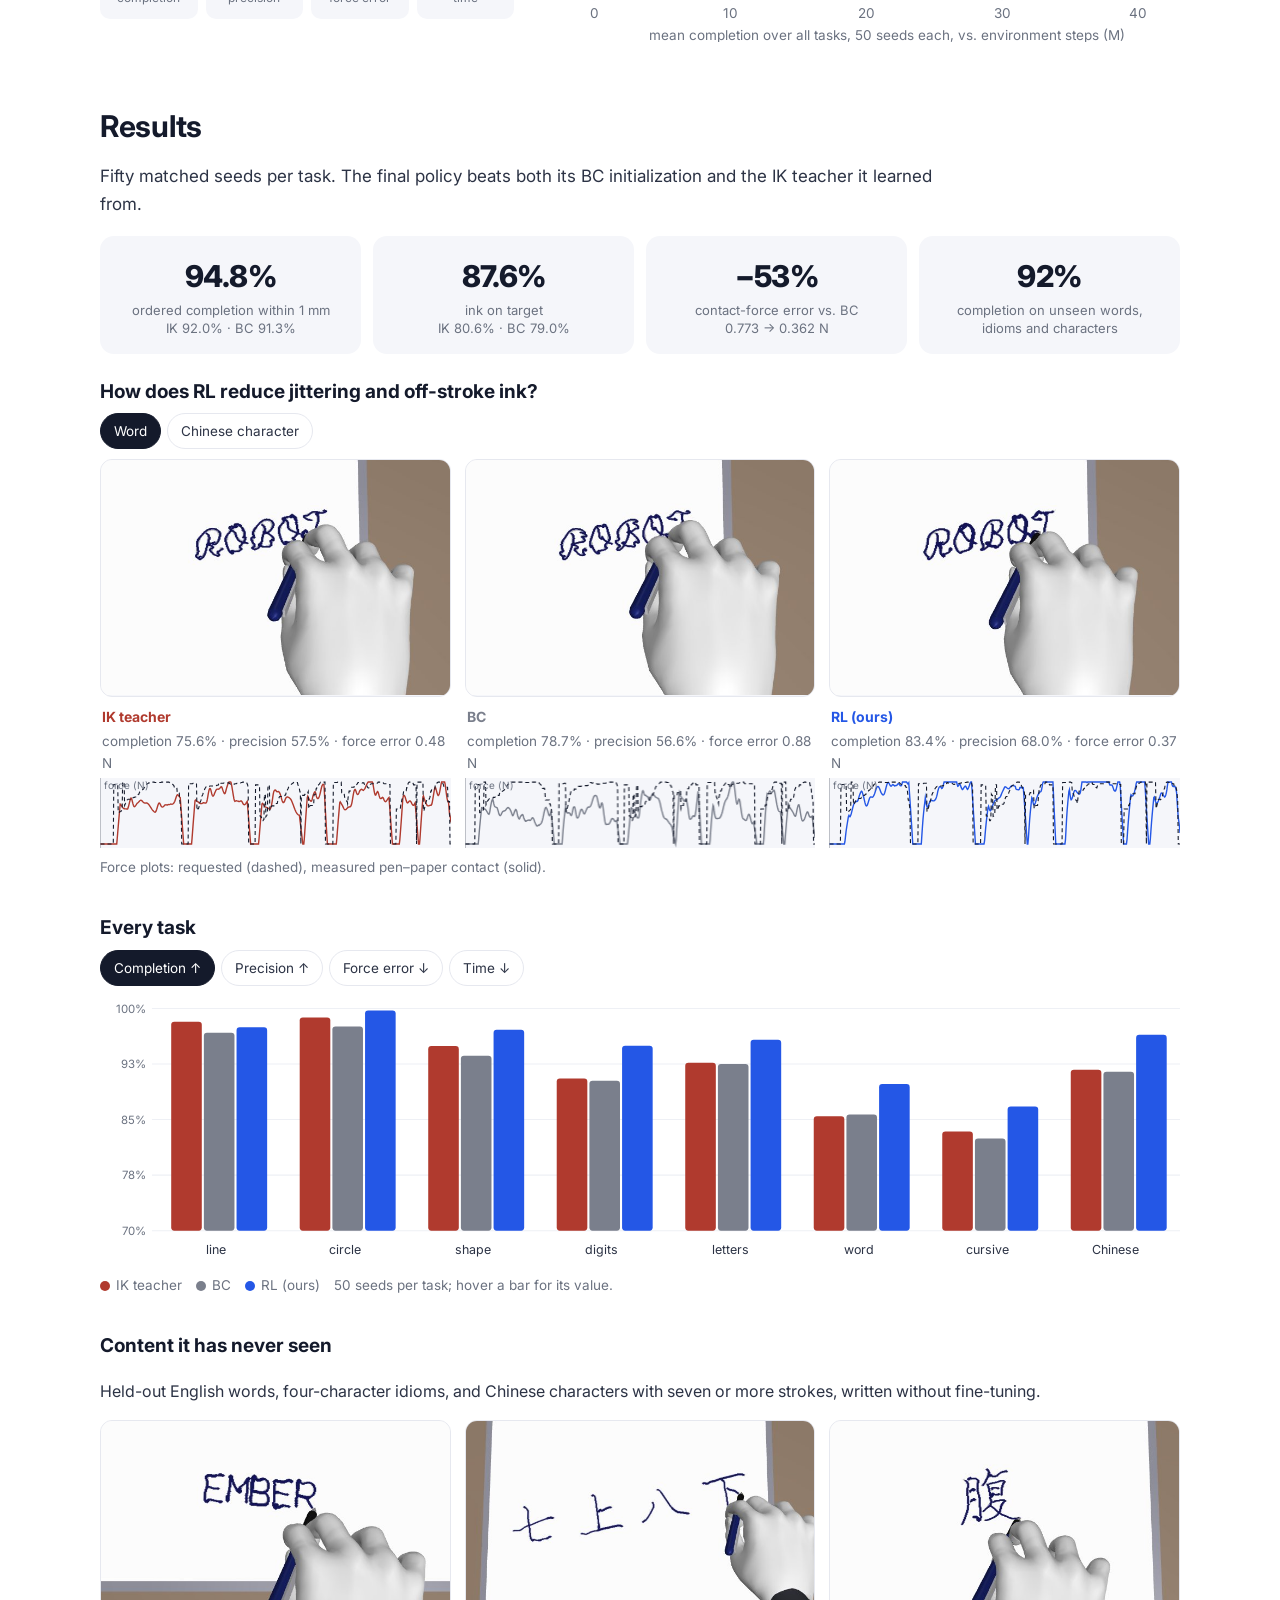
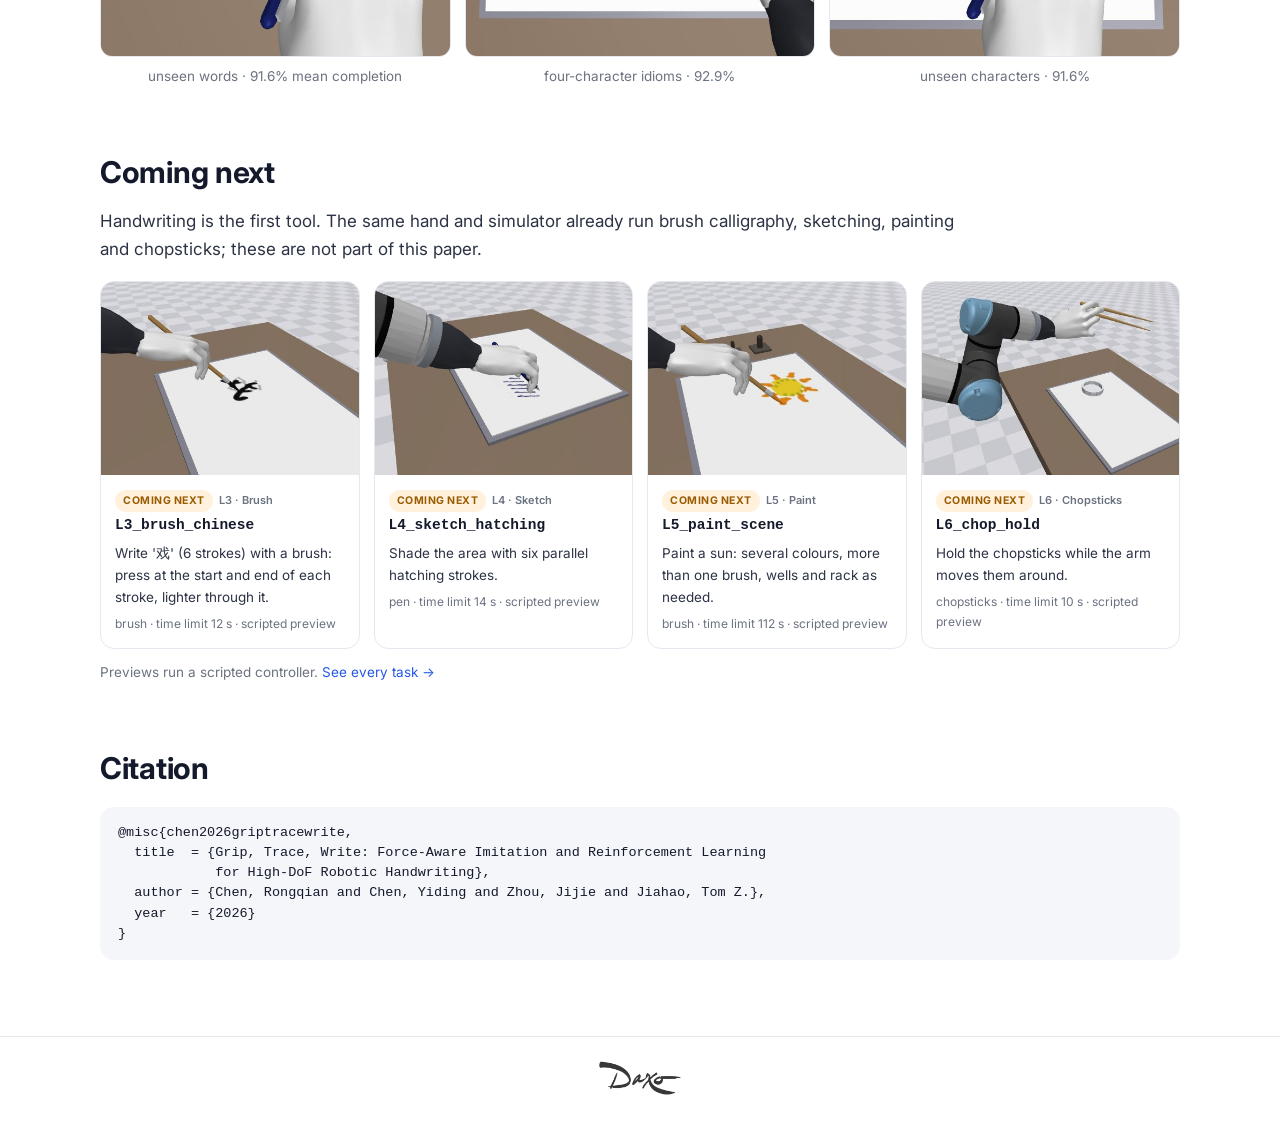
==== commit 87ceeb1d: "Add tasks button under the hero grid" ====
--- a/website/site/index.html
+++ b/website/site/index.html
@@ -37,6 +37,7 @@
 
 <div class="hero-grid" id="hero"></div>
 <p class="note" style="text-align:center">One 25-DoF hand holding its tools by friction alone. Each tile is one episode, looping on its own.</p>
+<p class="hero-cta"><a class="btn" href="tasks.html">Browse all tasks <span class="arrow" aria-hidden="true">&rarr;</span></a></p>
 
 <section id="abstract">
   <h2>Abstract</h2>
--- a/website/site/style.css
+++ b/website/site/style.css
@@ -38,6 +38,9 @@
 /* hero: independent loops */
 .hero-grid{display:grid;grid-template-columns:repeat(4,1fr);gap:6px;margin:26px 0 6px;border-radius:var(--radius);overflow:hidden}
 .hero-grid video{width:100%;aspect-ratio:4/3;object-fit:cover}
+.hero-cta{text-align:center;margin:14px 0 8px}
+.hero-cta .arrow{display:inline-block;transition:transform .2s}
+.hero-cta .btn:hover .arrow{transform:translateX(4px)}
 /* stage blocks */
 .stage{display:grid;grid-template-columns:1fr 1.25fr;gap:26px;align-items:center;margin-top:34px}
 .stage.rev{grid-template-columns:1.25fr 1fr}
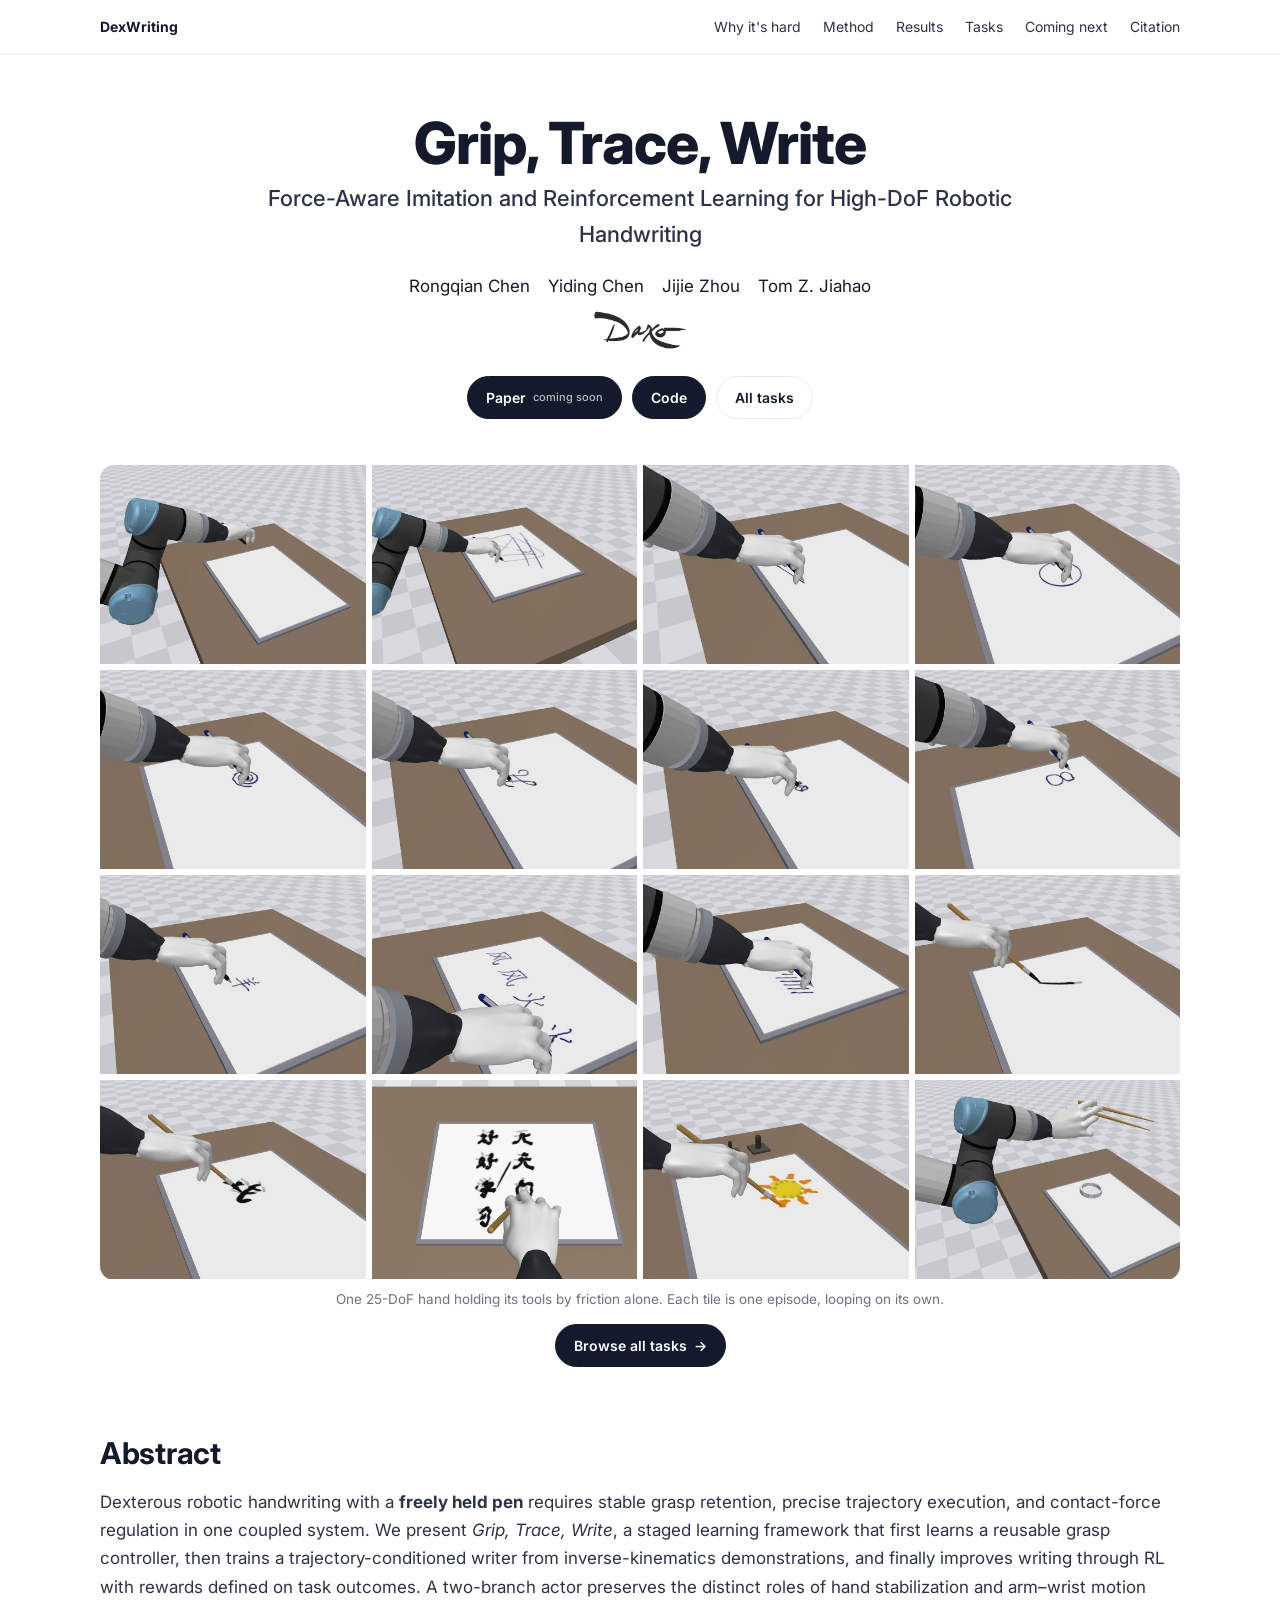
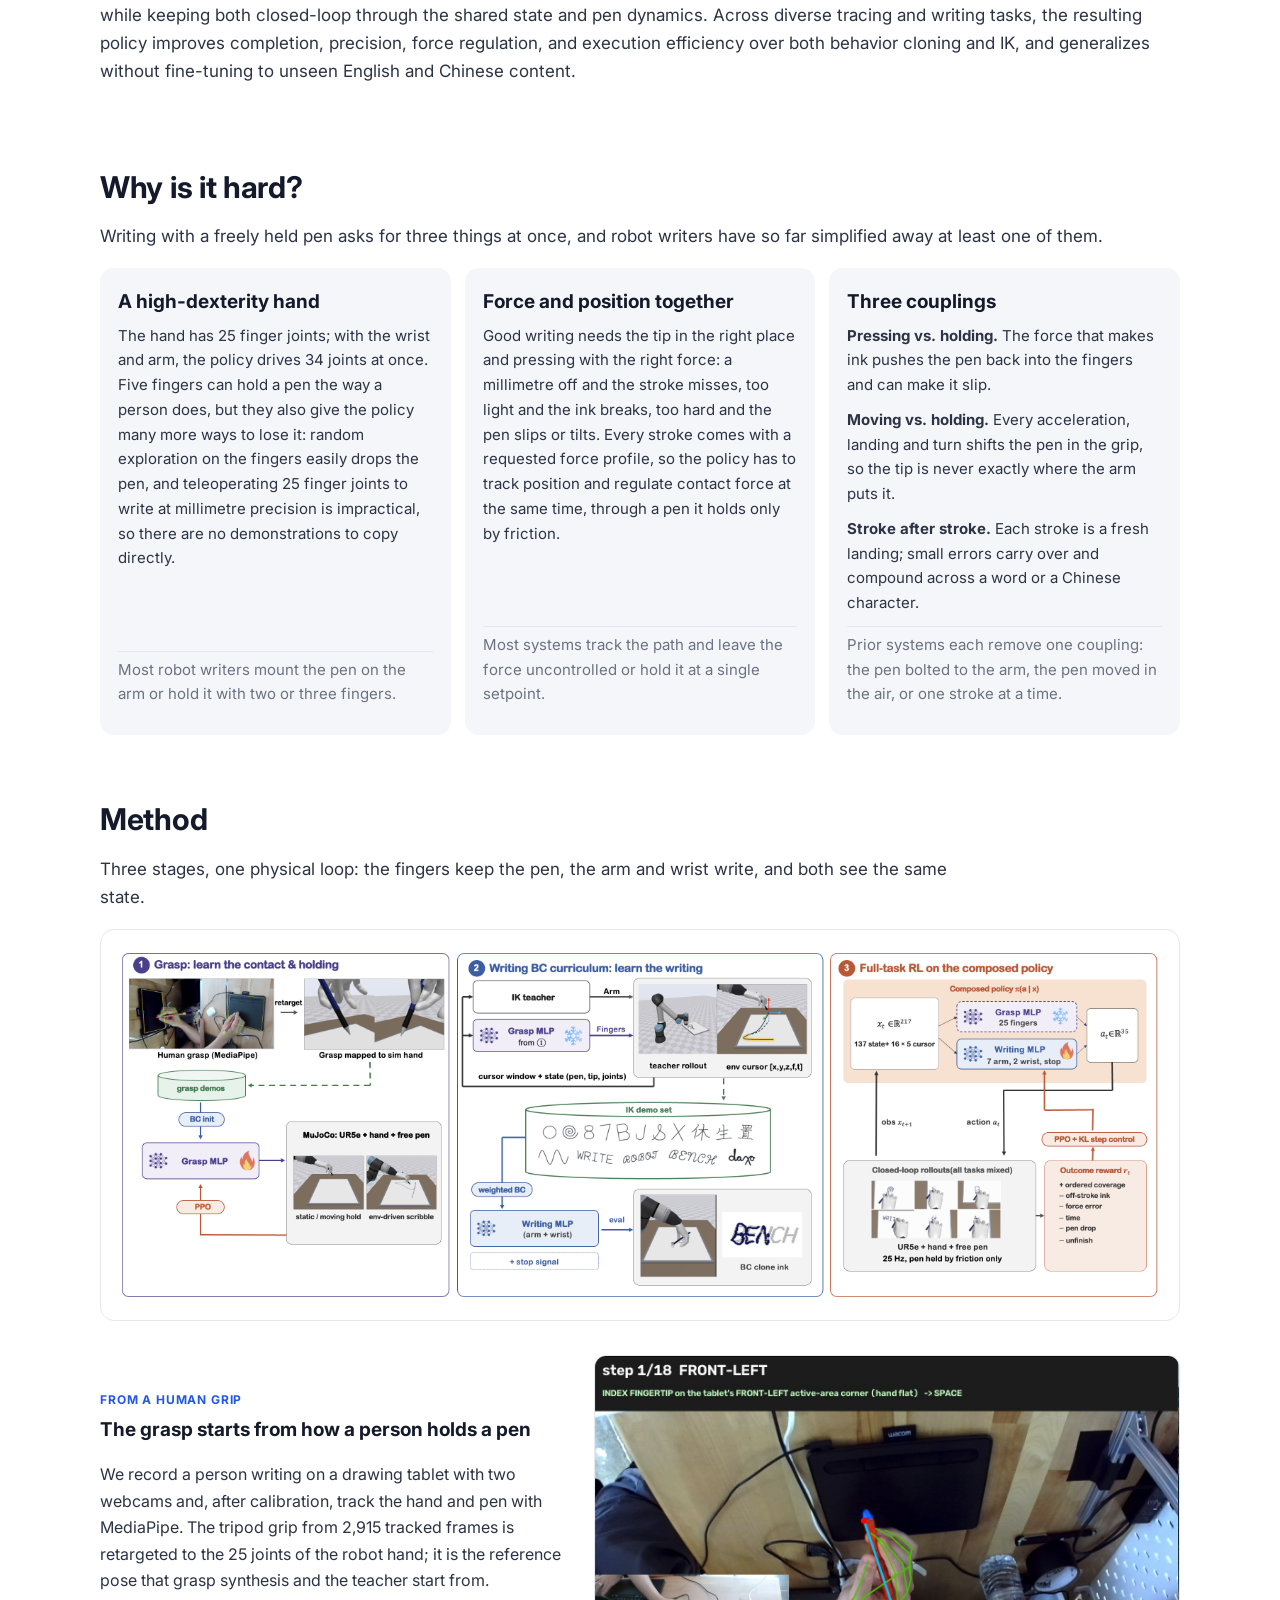
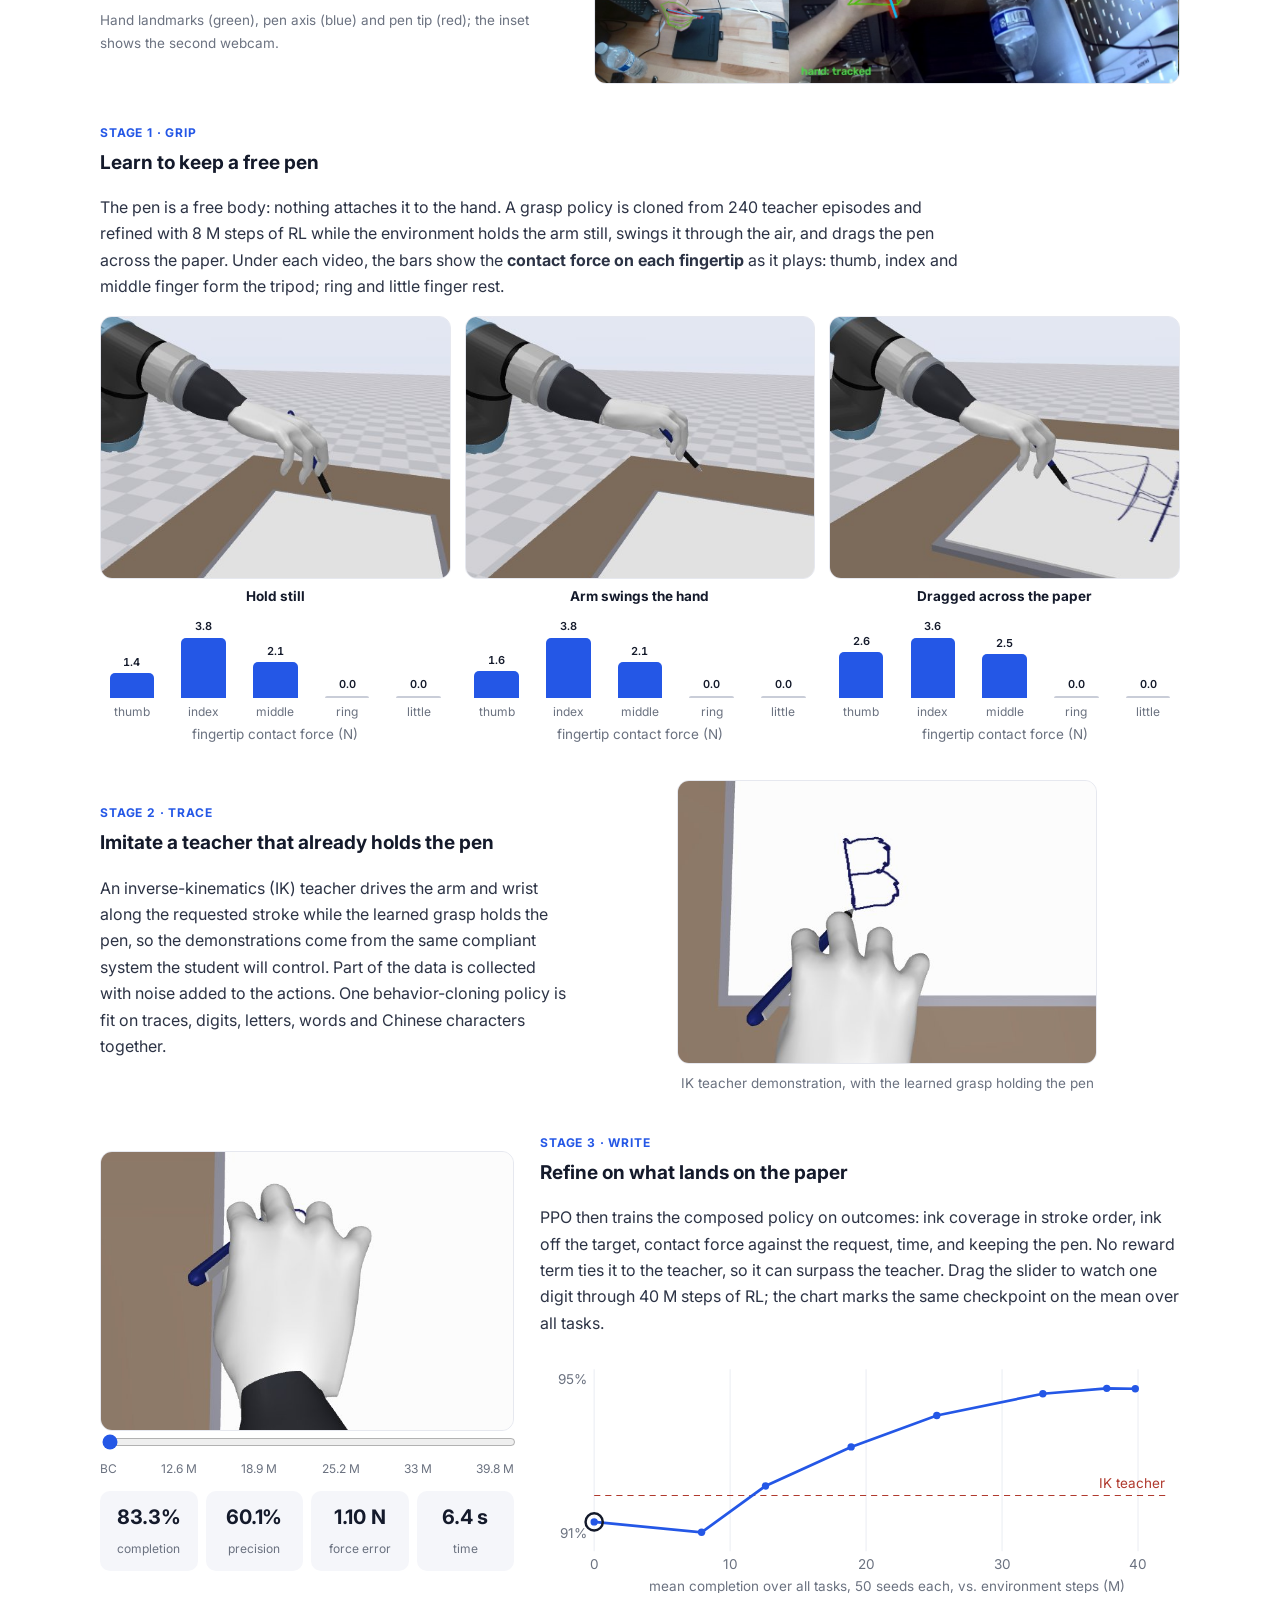
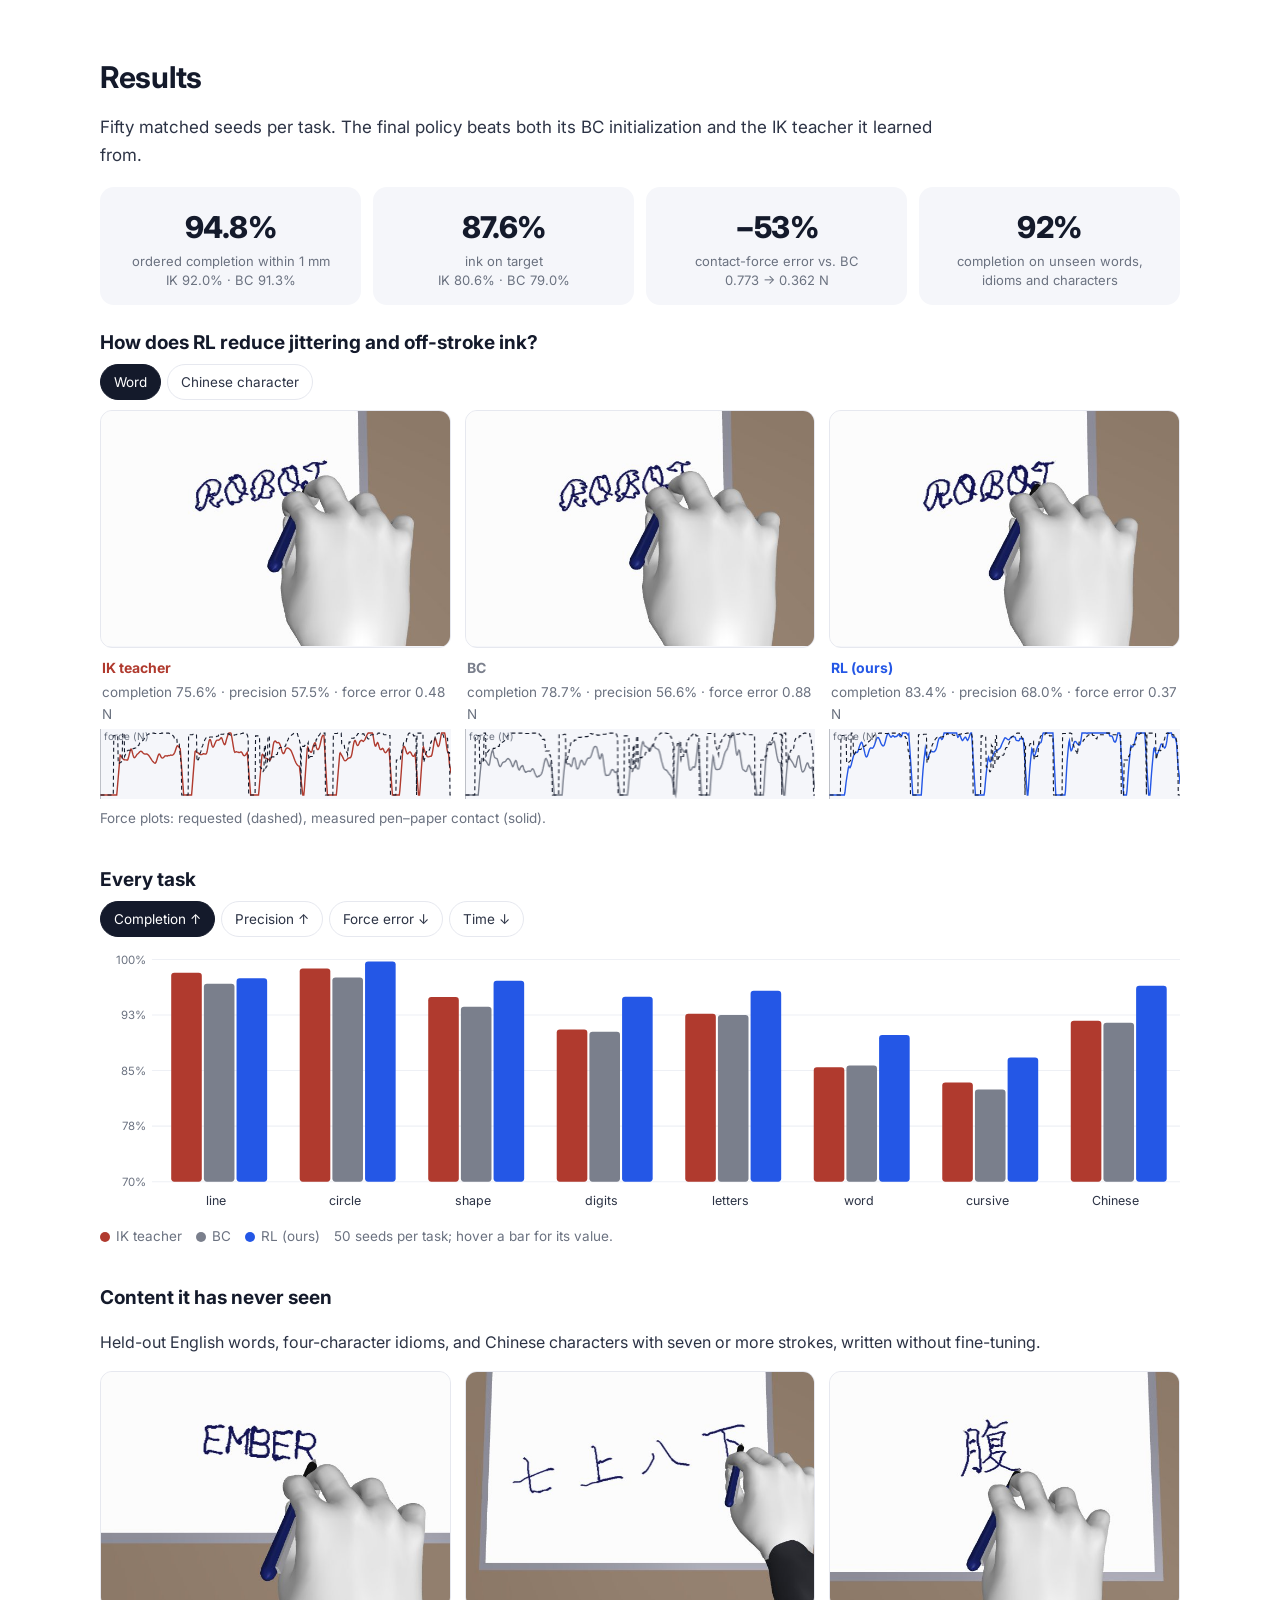
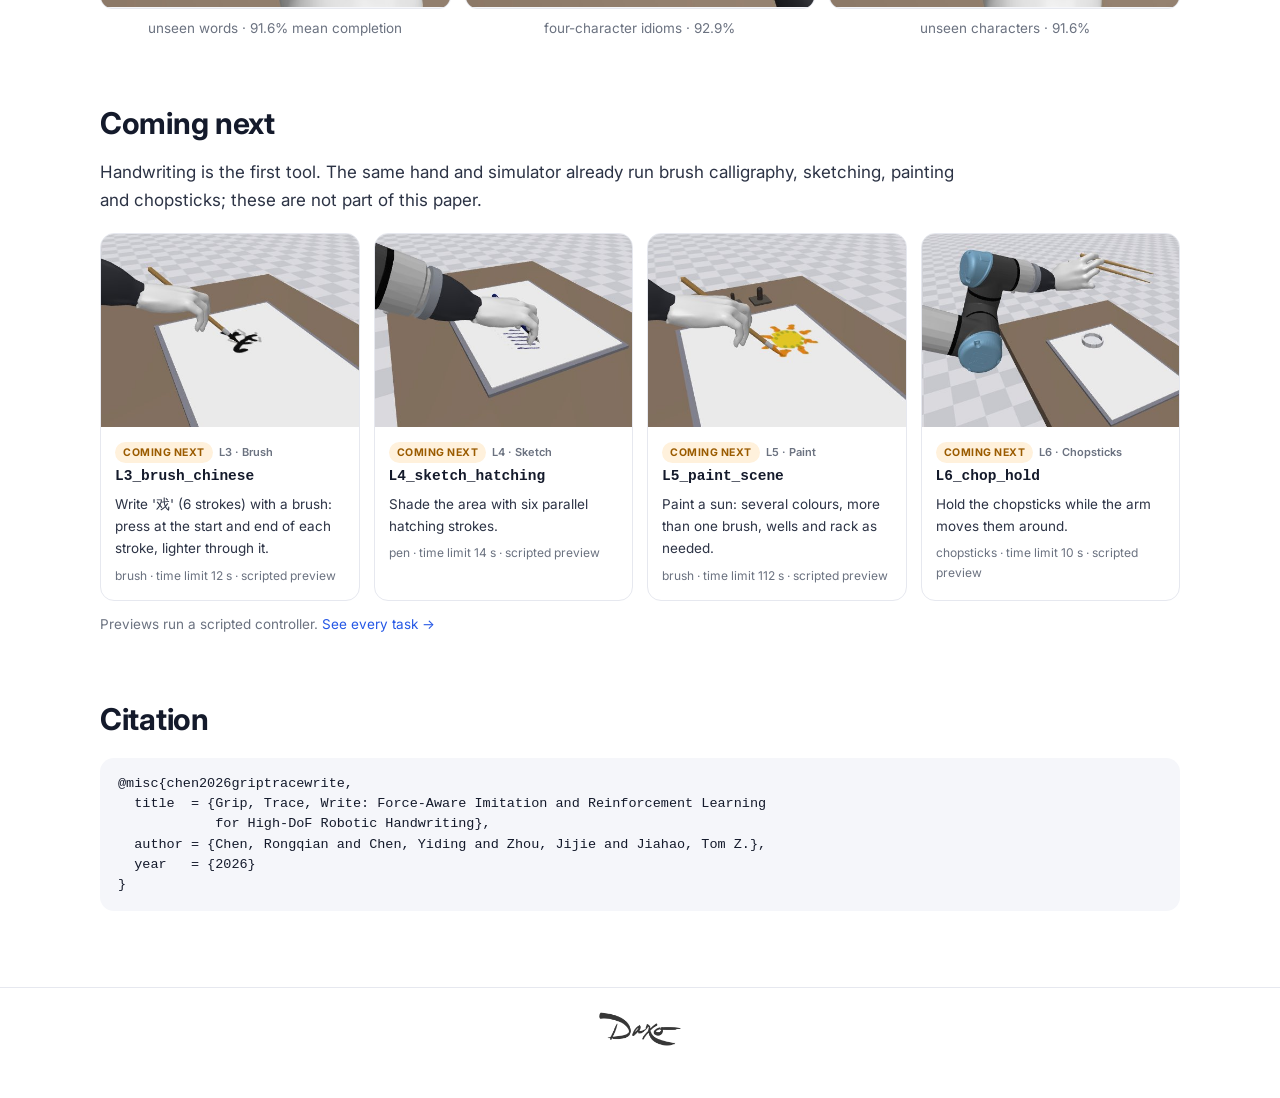
==== commit f2eba060: "Move the Daxo wordmark under the author list" ====
--- a/website/site/index.html
+++ b/website/site/index.html
@@ -23,11 +23,10 @@
 
 <div class="wrap">
 <header>
-  <a class="org" href="https://daxo-robotics.com/" target="_blank" rel="noopener"><img class="wordmark" src="media/daxo_wordmark.png" alt="Daxo Robotics"></a>
   <h1>Grip, Trace, Write</h1>
   <p class="subtitle">Force-Aware Imitation and Reinforcement Learning for High-DoF Robotic Handwriting</p>
   <p class="authors"><span>Rongqian Chen</span><span>Yiding Chen</span><span>Jijie Zhou</span><span>Tom Z. Jiahao</span></p>
-  <p class="aff">Daxo Robotics</p>
+  <p class="aff"><a href="https://daxo-robotics.com/" target="_blank" rel="noopener" title="Daxo Robotics"><img class="wordmark" src="media/daxo_wordmark.png" alt="Daxo Robotics"></a></p>
   <div class="links">
     <a class="btn" href="#">Paper <span class="soon">coming soon</span></a>
     <a class="btn" href="https://github.com/WillChan9/DexWriting" target="_blank" rel="noopener">Code</a>
--- a/website/site/style.css
+++ b/website/site/style.css
@@ -11,14 +11,12 @@
 nav .wrap{display:flex;align-items:center;gap:22px;height:54px;font-size:14px}
 nav .brand{font-weight:700;color:var(--ink);margin-right:auto}
 nav a{color:var(--body)}nav a.on{color:var(--ink);font-weight:600}
-header{text-align:center;padding:52px 0 14px}
-.org{display:inline-flex;align-items:center;gap:8px;color:var(--ink);font-weight:600;font-size:14px}
-.org img.wordmark{height:62px;width:auto}
+header{text-align:center;padding:44px 0 14px}
 footer .wordmark-sm{height:34px;width:auto;display:inline-block;margin-bottom:6px;opacity:.85}
 h1{margin:14px auto 6px;font-size:clamp(34px,6vw,58px);line-height:1.05;letter-spacing:-.02em;color:var(--ink);font-weight:800}
 .subtitle{margin:0 auto;max-width:760px;font-size:clamp(17px,2.4vw,22px);font-weight:500}
 .authors{margin:20px 0 2px;font-size:17px;color:var(--ink)}.authors span{margin:0 9px;white-space:nowrap}
-.aff{color:var(--muted);font-size:15px;margin:0}
+.aff{margin:10px 0 0}.aff img.wordmark{height:38px;width:auto;display:inline-block;opacity:.9}.aff a:hover img{opacity:1}
 .links{display:flex;flex-wrap:wrap;justify-content:center;gap:10px;margin:20px 0 6px}
 .btn{display:inline-flex;align-items:center;gap:7px;padding:9px 18px;border-radius:999px;background:var(--ink);color:#fff;font-weight:600;font-size:14px;border:1px solid var(--ink);cursor:pointer}
 .btn:hover{text-decoration:none;opacity:.88}
@@ -38,7 +36,7 @@
 /* hero: independent loops */
 .hero-grid{display:grid;grid-template-columns:repeat(4,1fr);gap:6px;margin:26px 0 6px;border-radius:var(--radius);overflow:hidden}
 .hero-grid video{width:100%;aspect-ratio:4/3;object-fit:cover}
-.hero-cta{text-align:center;margin:14px 0 8px}
+.hero-cta{display:flex;justify-content:center;width:100%;margin:14px 0 8px}
 .hero-cta .arrow{display:inline-block;transition:transform .2s}
 .hero-cta .btn:hover .arrow{transform:translateX(4px)}
 /* stage blocks */
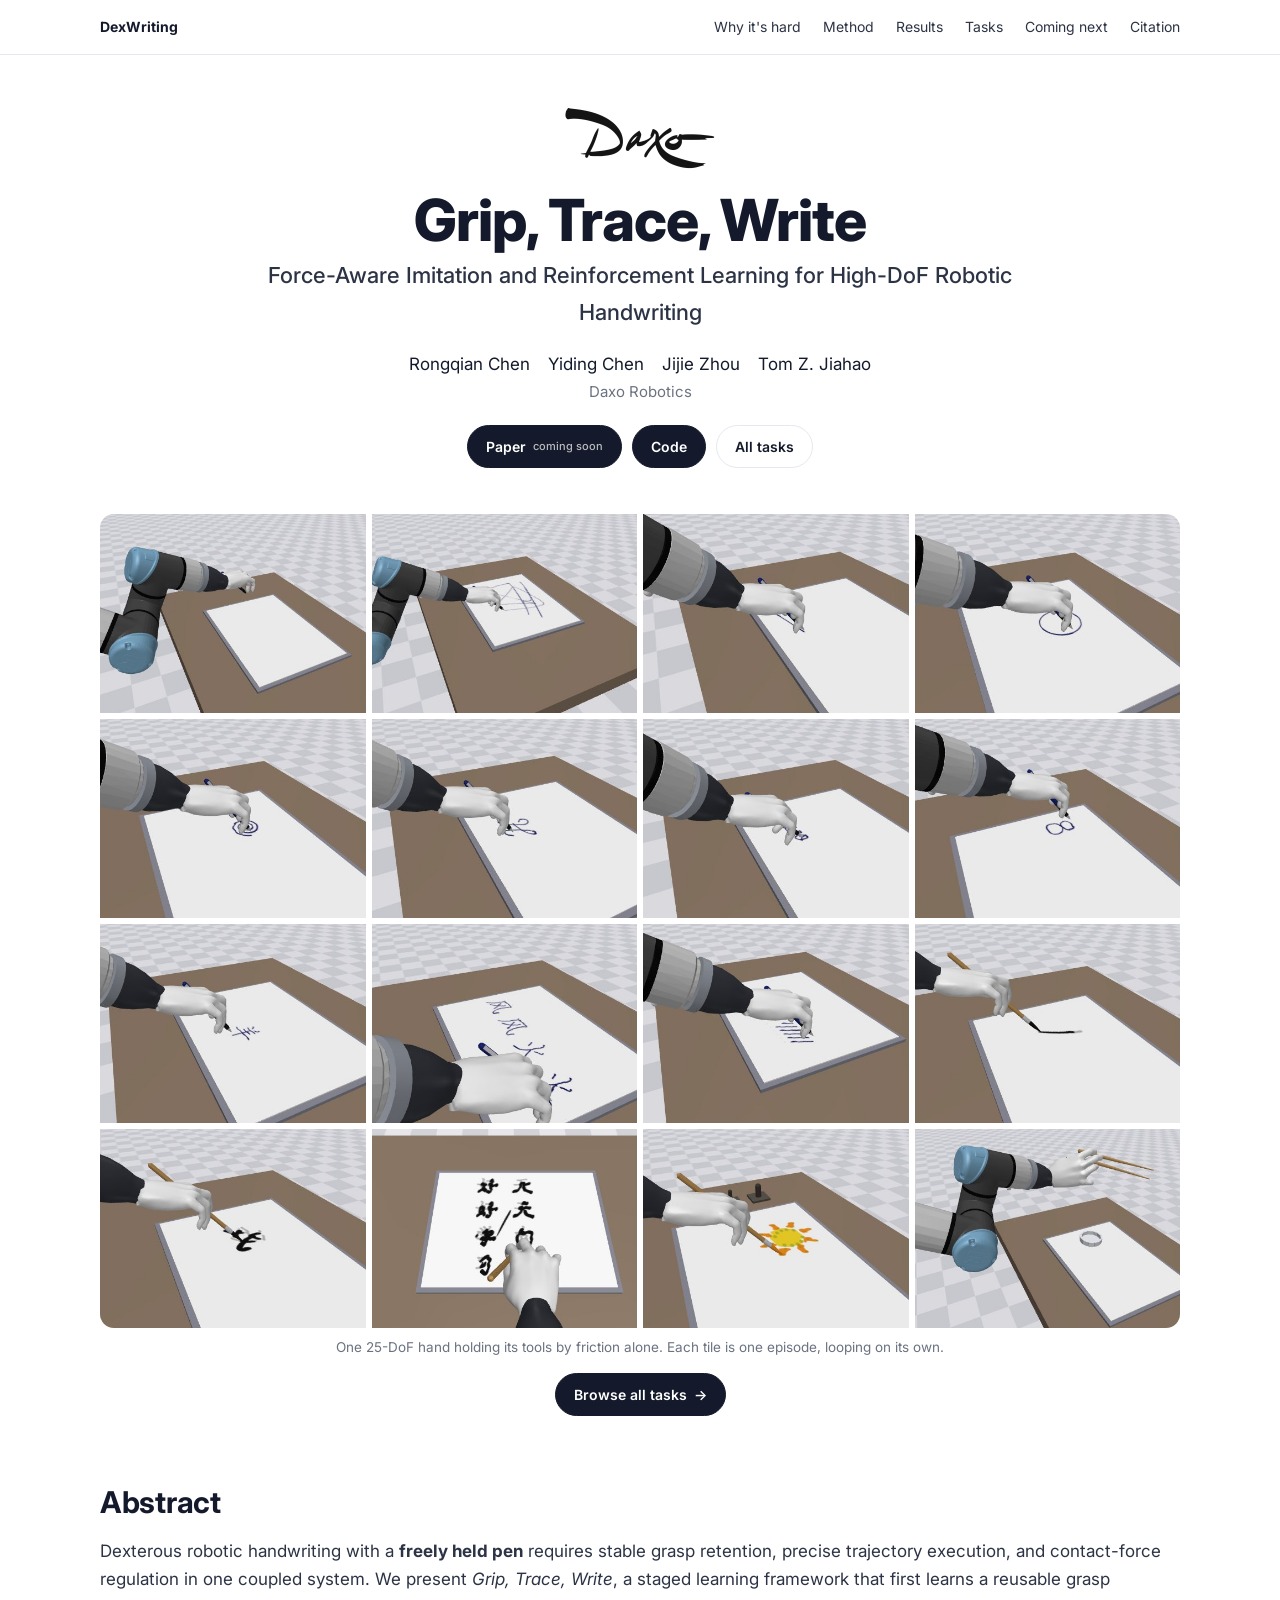
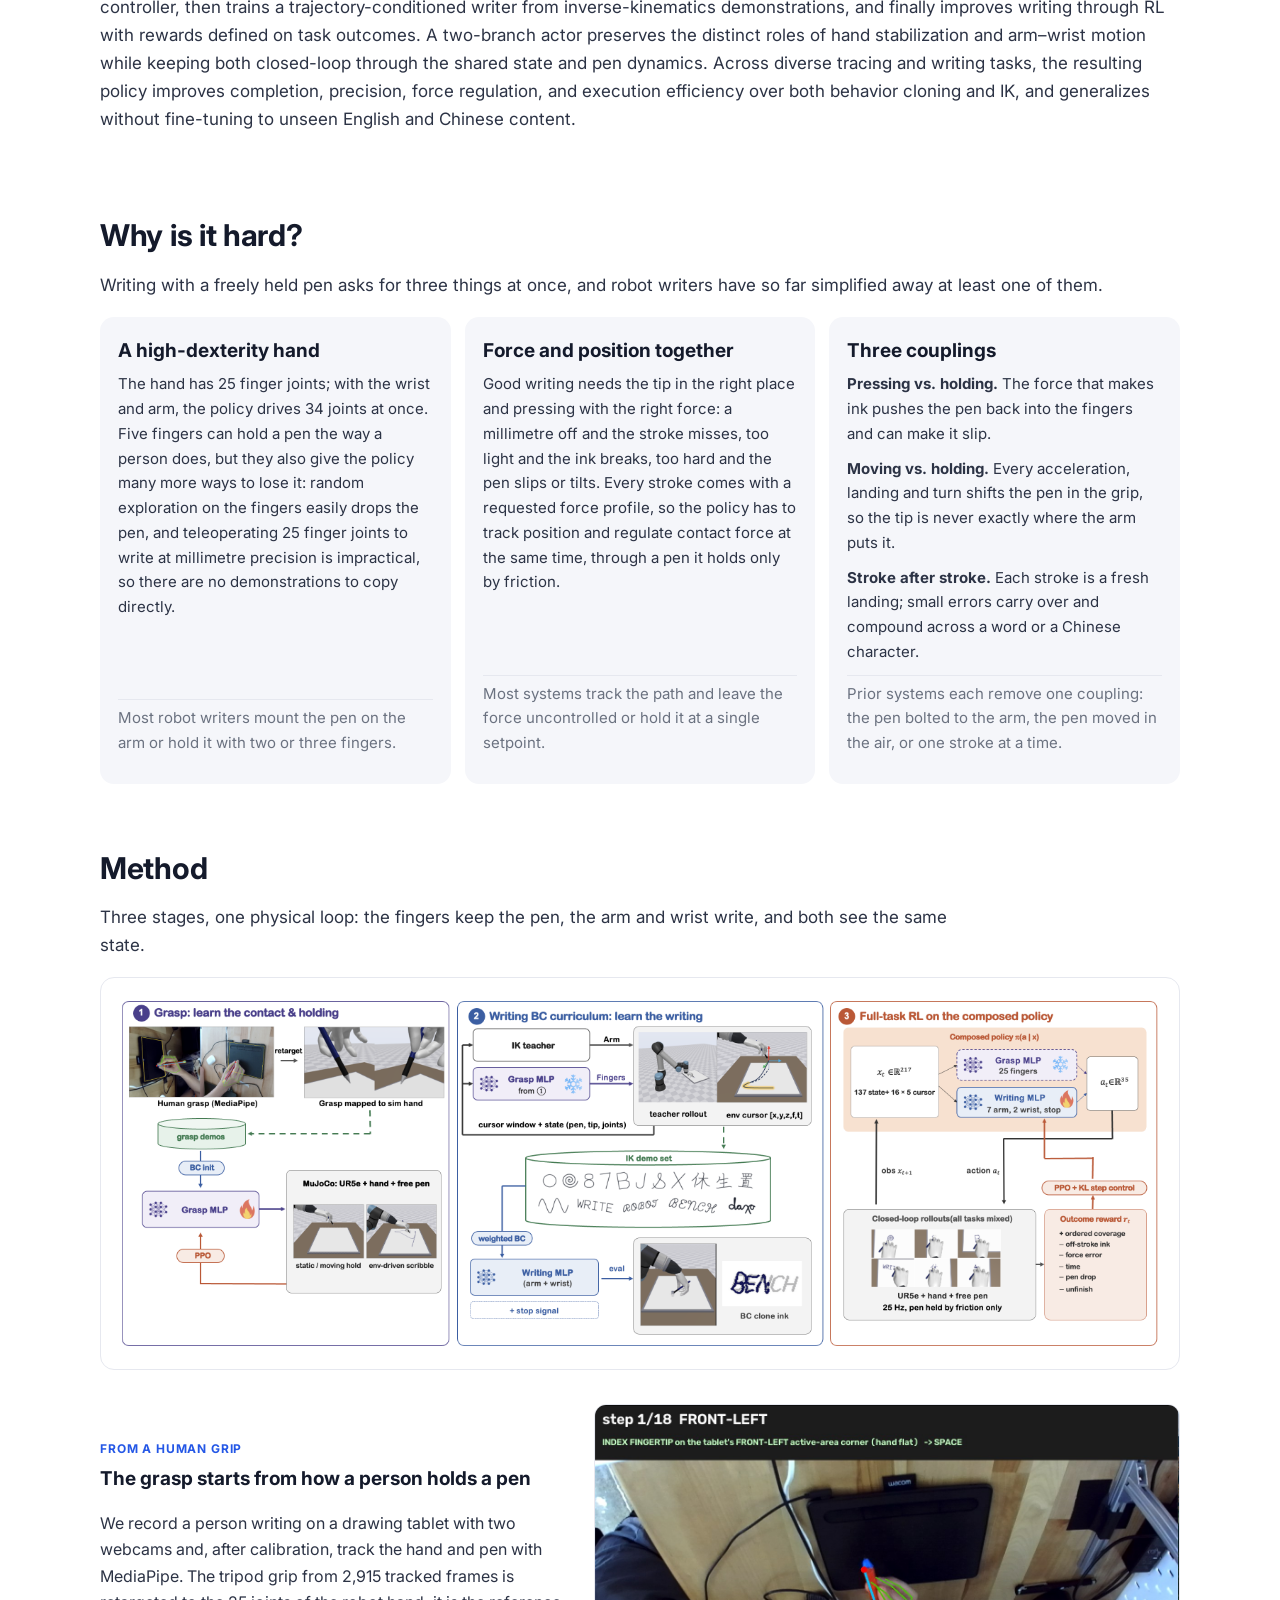
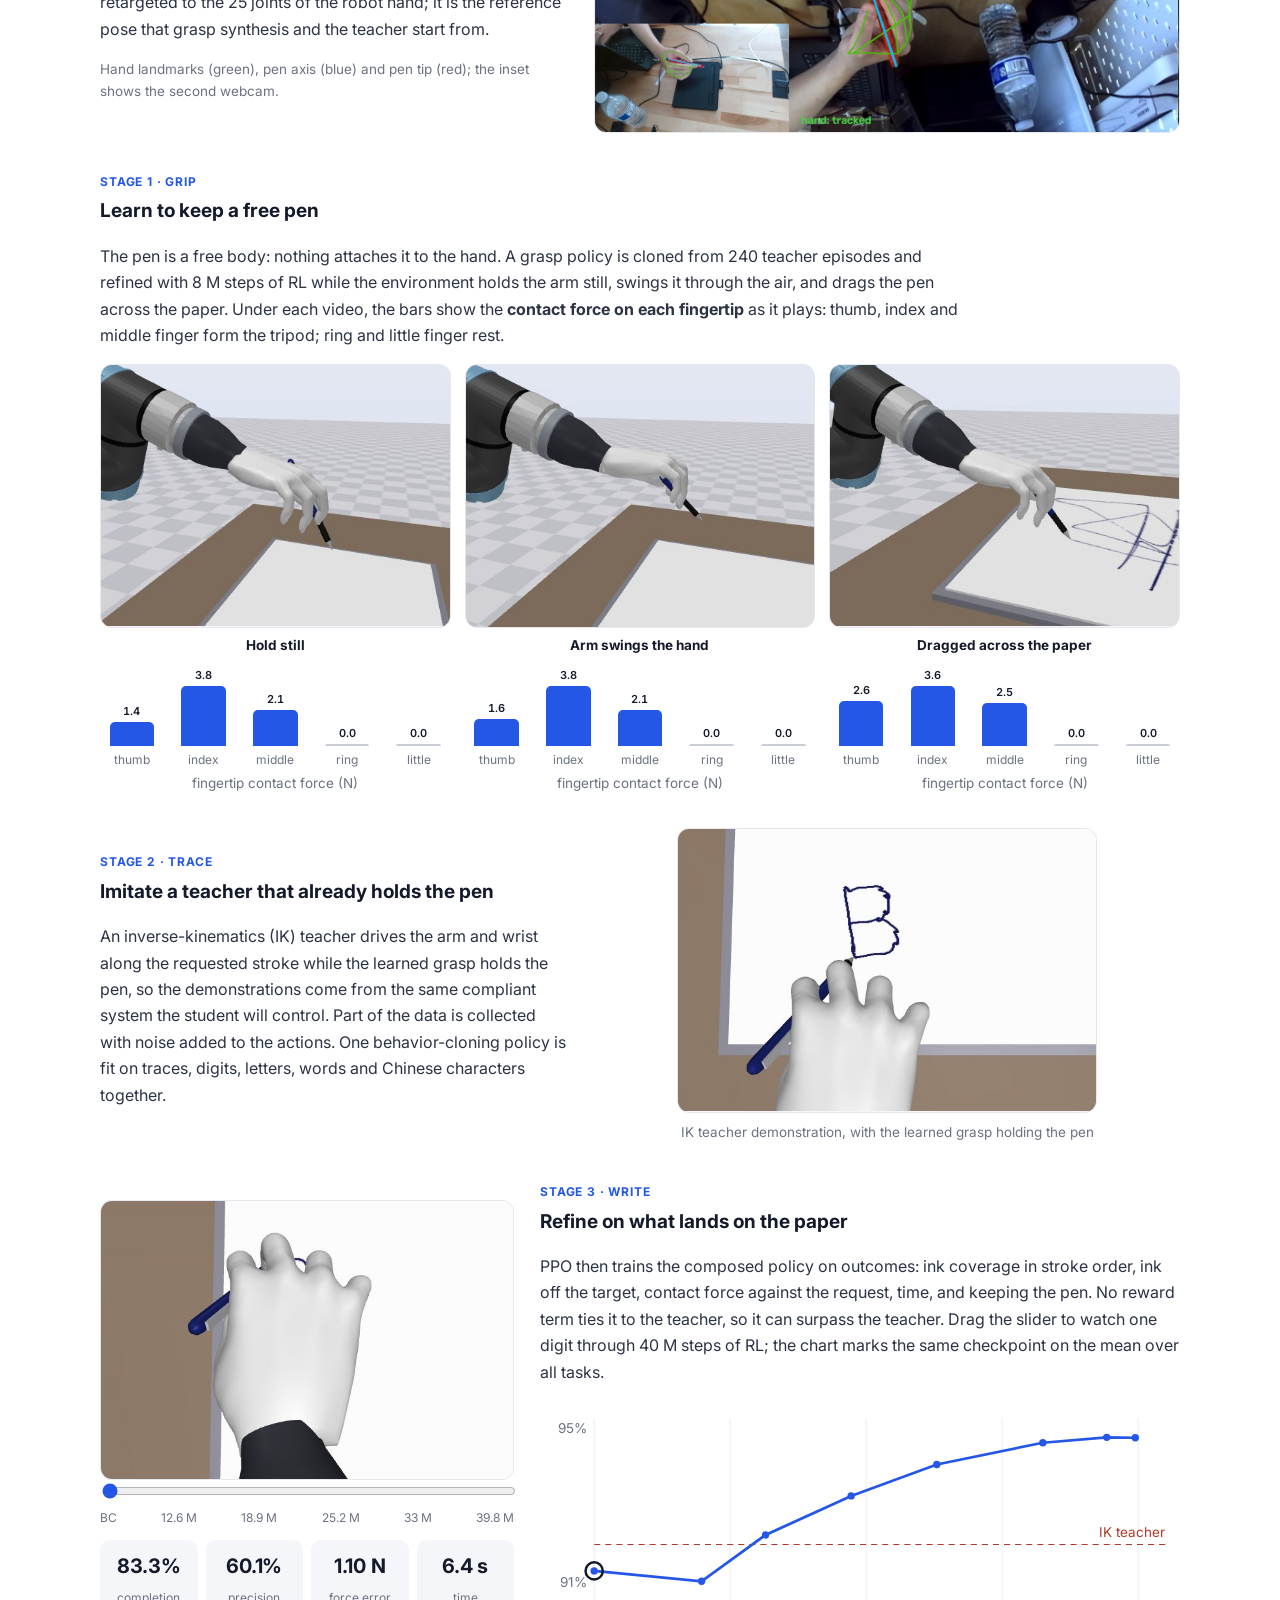
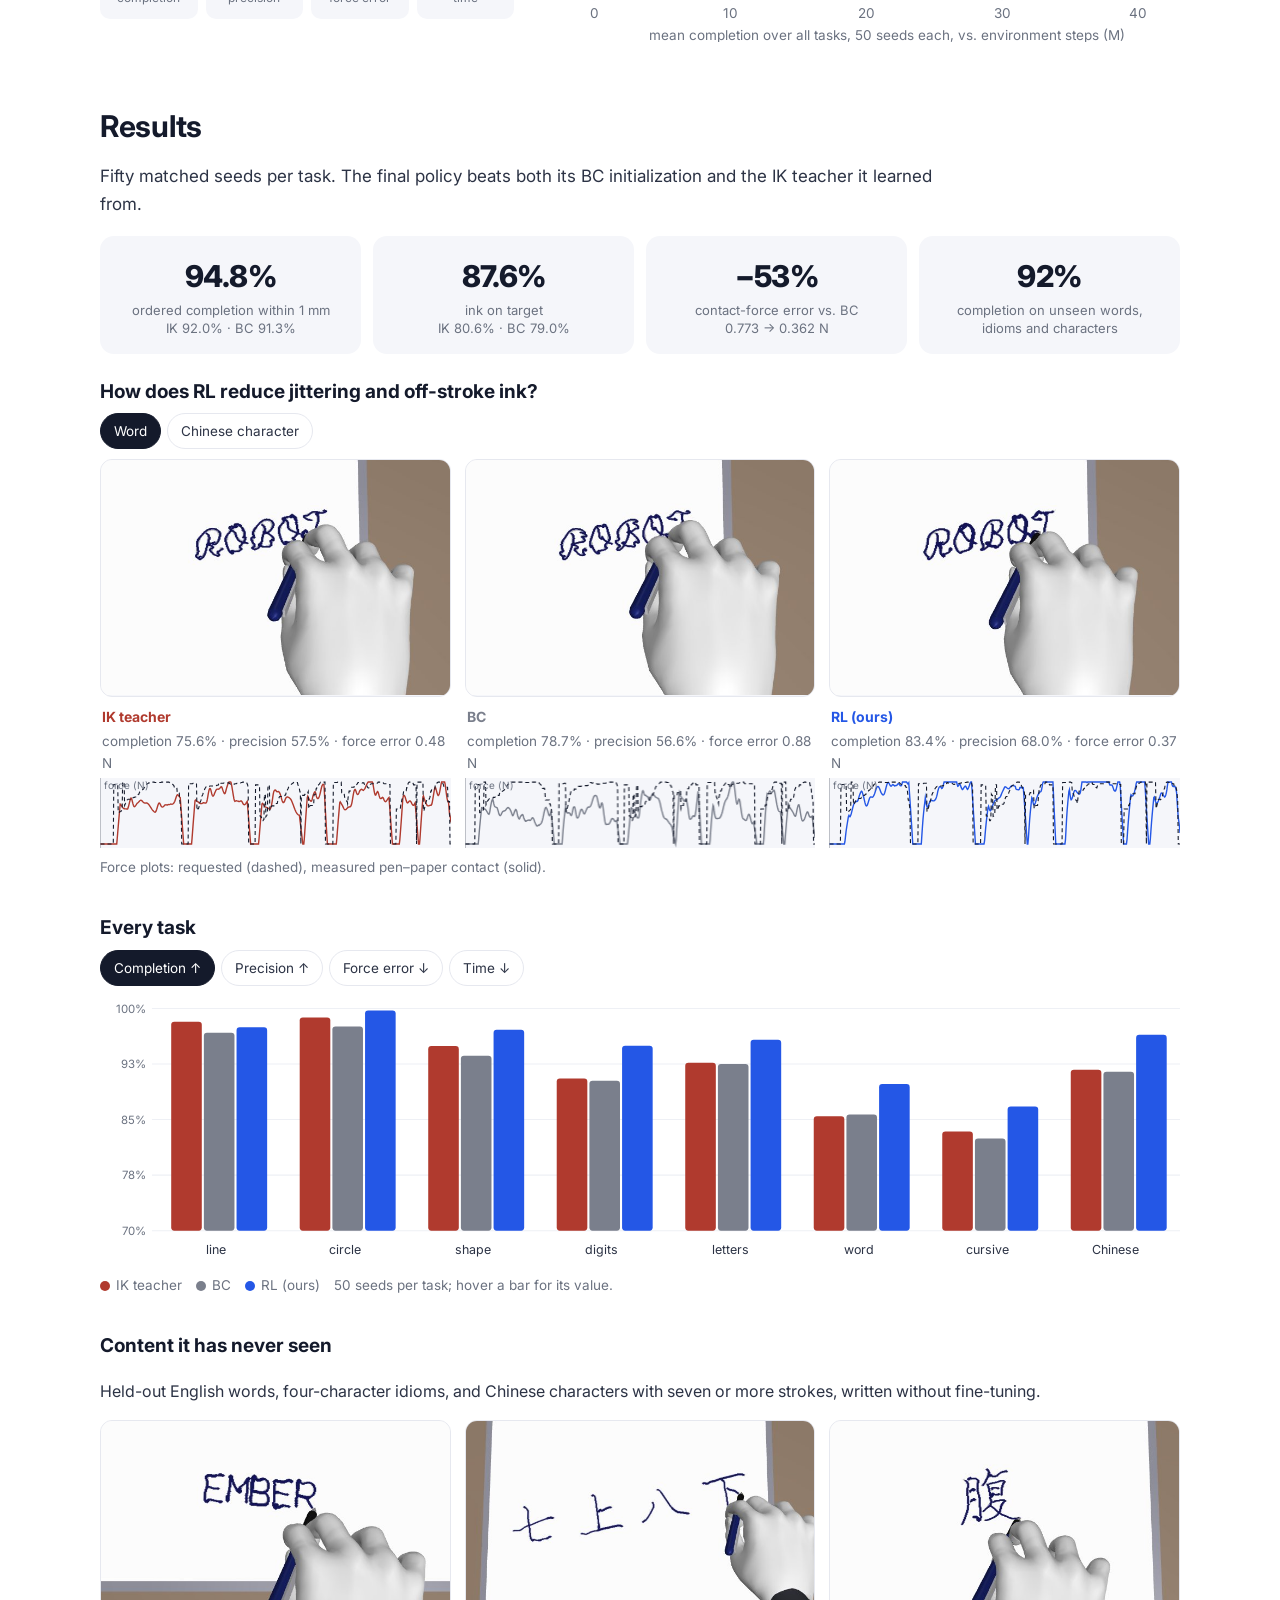
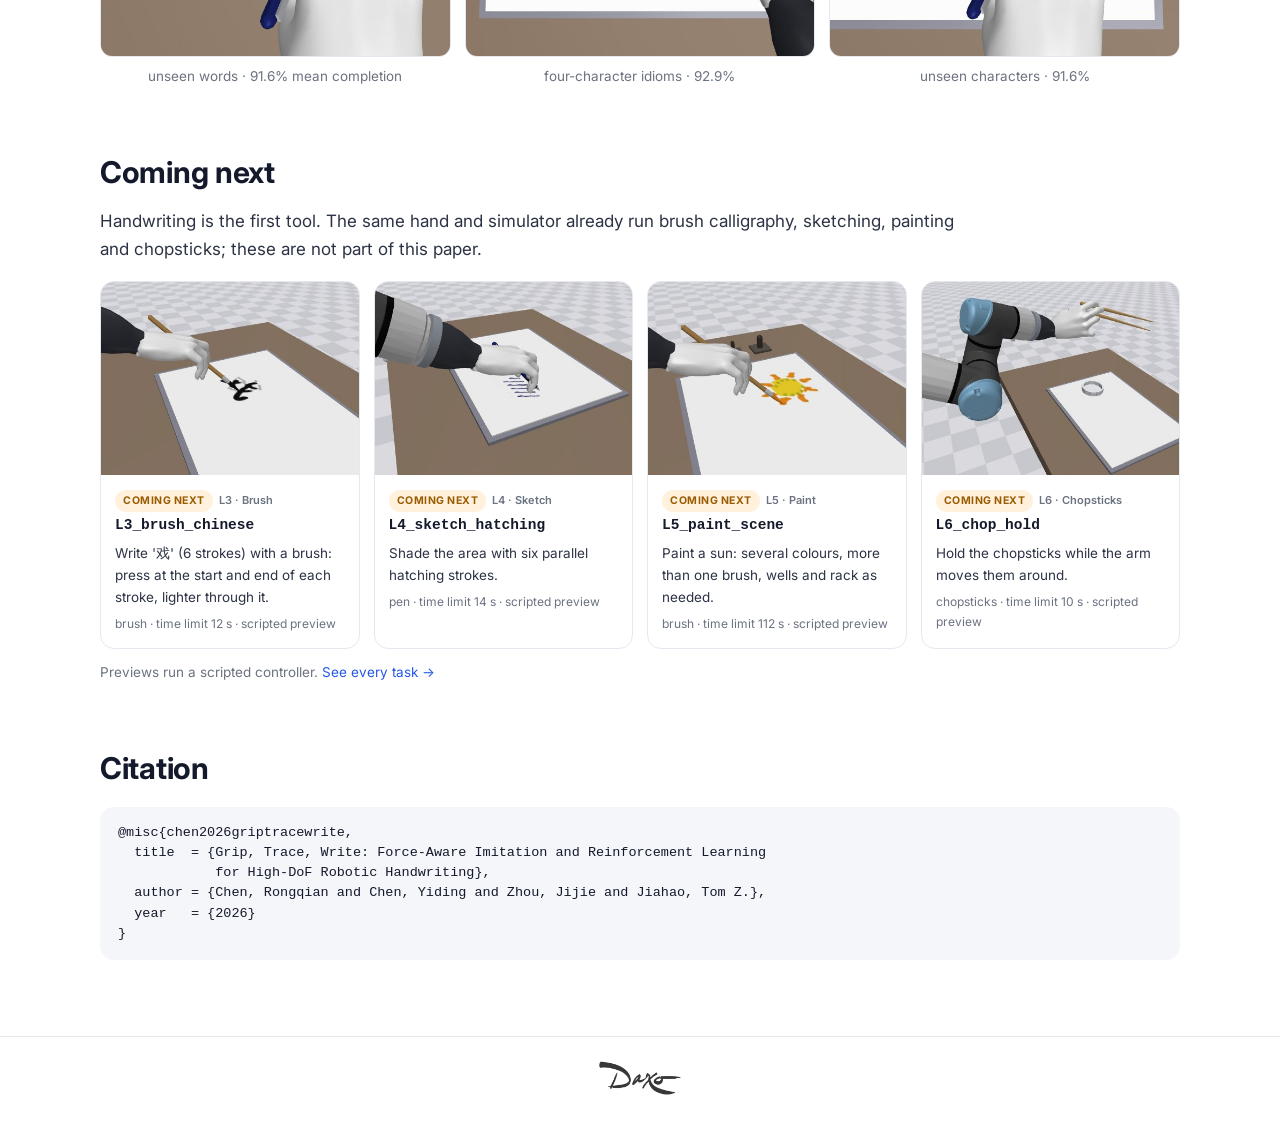
==== commit 47a90915: "Revert "Move the Daxo wordmark under the author list" This reverts commit aea667ce596c336ff0af1f2411" ====
--- a/website/site/index.html
+++ b/website/site/index.html
@@ -23,10 +23,11 @@
 
 <div class="wrap">
 <header>
+  <a class="org" href="https://daxo-robotics.com/" target="_blank" rel="noopener"><img class="wordmark" src="media/daxo_wordmark.png" alt="Daxo Robotics"></a>
   <h1>Grip, Trace, Write</h1>
   <p class="subtitle">Force-Aware Imitation and Reinforcement Learning for High-DoF Robotic Handwriting</p>
   <p class="authors"><span>Rongqian Chen</span><span>Yiding Chen</span><span>Jijie Zhou</span><span>Tom Z. Jiahao</span></p>
-  <p class="aff"><a href="https://daxo-robotics.com/" target="_blank" rel="noopener" title="Daxo Robotics"><img class="wordmark" src="media/daxo_wordmark.png" alt="Daxo Robotics"></a></p>
+  <p class="aff">Daxo Robotics</p>
   <div class="links">
     <a class="btn" href="#">Paper <span class="soon">coming soon</span></a>
     <a class="btn" href="https://github.com/WillChan9/DexWriting" target="_blank" rel="noopener">Code</a>
--- a/website/site/style.css
+++ b/website/site/style.css
@@ -11,12 +11,14 @@
 nav .wrap{display:flex;align-items:center;gap:22px;height:54px;font-size:14px}
 nav .brand{font-weight:700;color:var(--ink);margin-right:auto}
 nav a{color:var(--body)}nav a.on{color:var(--ink);font-weight:600}
-header{text-align:center;padding:44px 0 14px}
+header{text-align:center;padding:52px 0 14px}
+.org{display:inline-flex;align-items:center;gap:8px;color:var(--ink);font-weight:600;font-size:14px}
+.org img.wordmark{height:62px;width:auto}
 footer .wordmark-sm{height:34px;width:auto;display:inline-block;margin-bottom:6px;opacity:.85}
 h1{margin:14px auto 6px;font-size:clamp(34px,6vw,58px);line-height:1.05;letter-spacing:-.02em;color:var(--ink);font-weight:800}
 .subtitle{margin:0 auto;max-width:760px;font-size:clamp(17px,2.4vw,22px);font-weight:500}
 .authors{margin:20px 0 2px;font-size:17px;color:var(--ink)}.authors span{margin:0 9px;white-space:nowrap}
-.aff{margin:10px 0 0}.aff img.wordmark{height:38px;width:auto;display:inline-block;opacity:.9}.aff a:hover img{opacity:1}
+.aff{color:var(--muted);font-size:15px;margin:0}
 .links{display:flex;flex-wrap:wrap;justify-content:center;gap:10px;margin:20px 0 6px}
 .btn{display:inline-flex;align-items:center;gap:7px;padding:9px 18px;border-radius:999px;background:var(--ink);color:#fff;font-weight:600;font-size:14px;border:1px solid var(--ink);cursor:pointer}
 .btn:hover{text-decoration:none;opacity:.88}
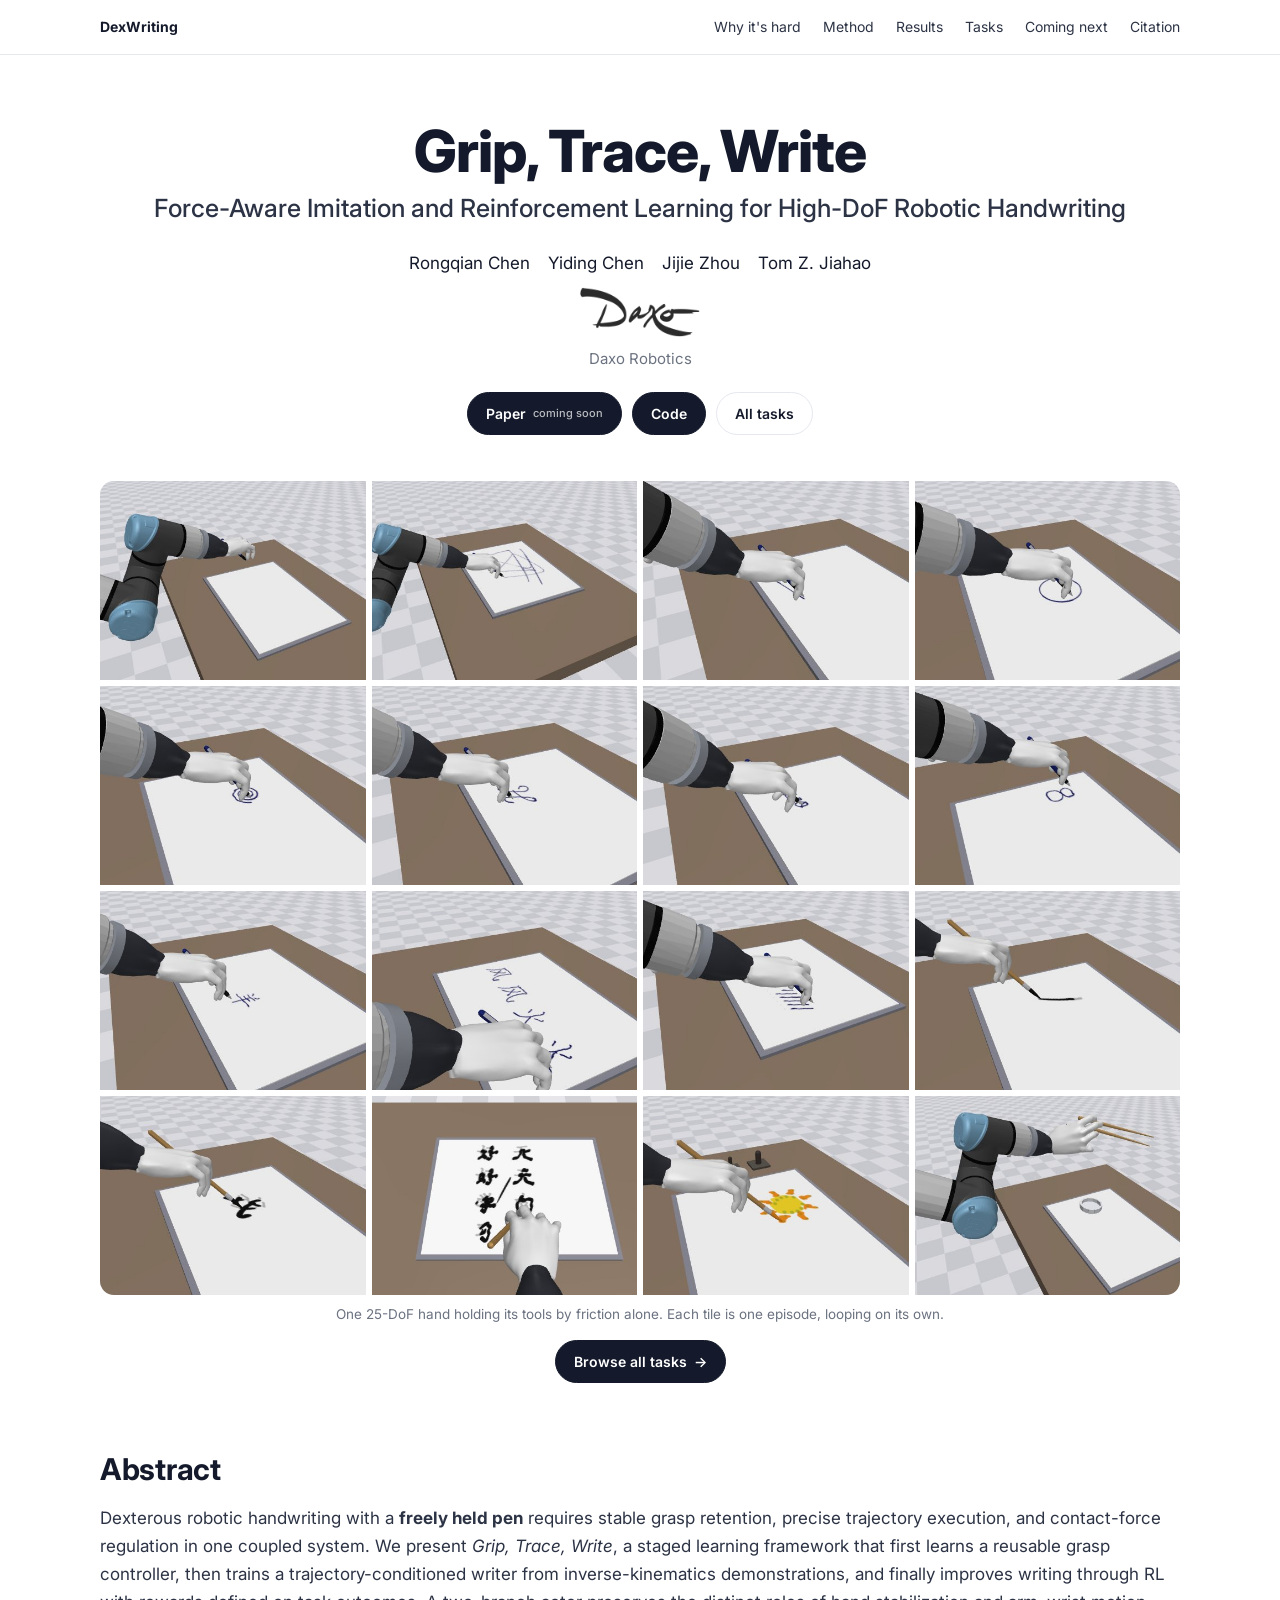
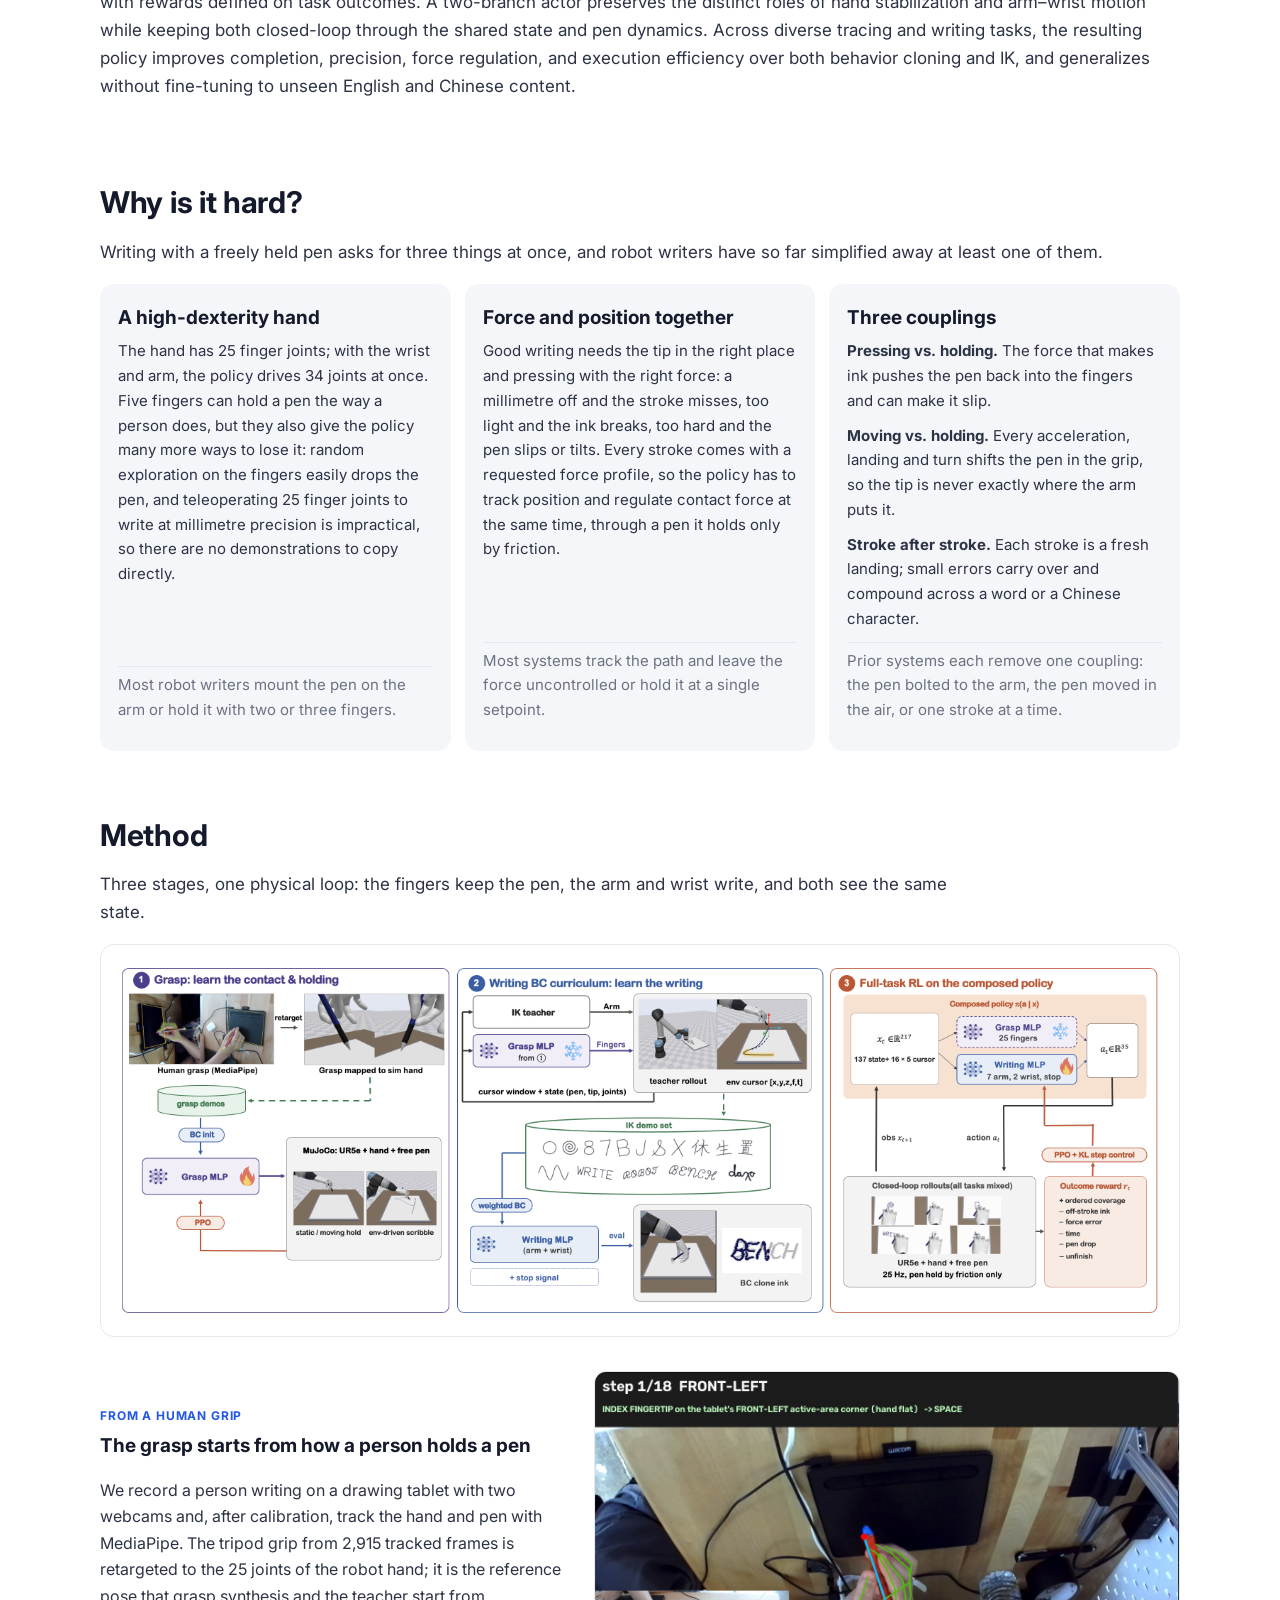
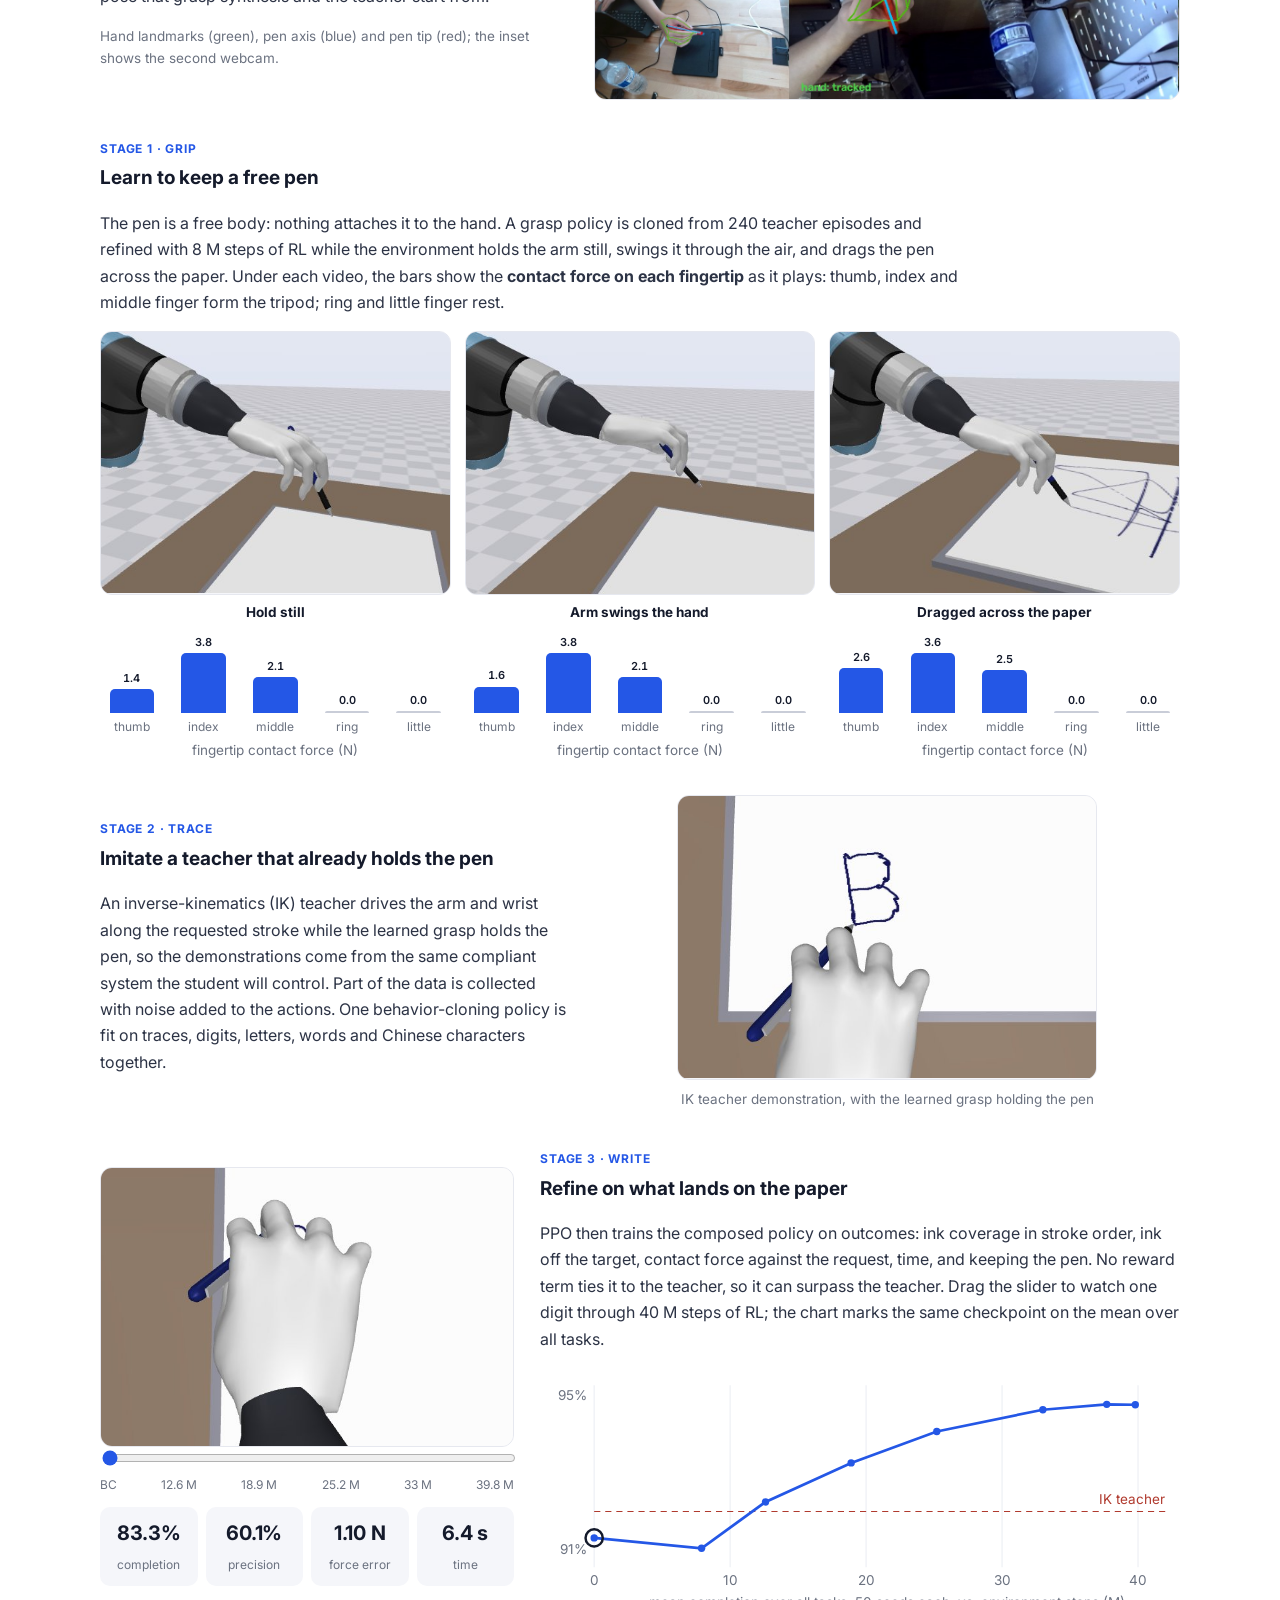
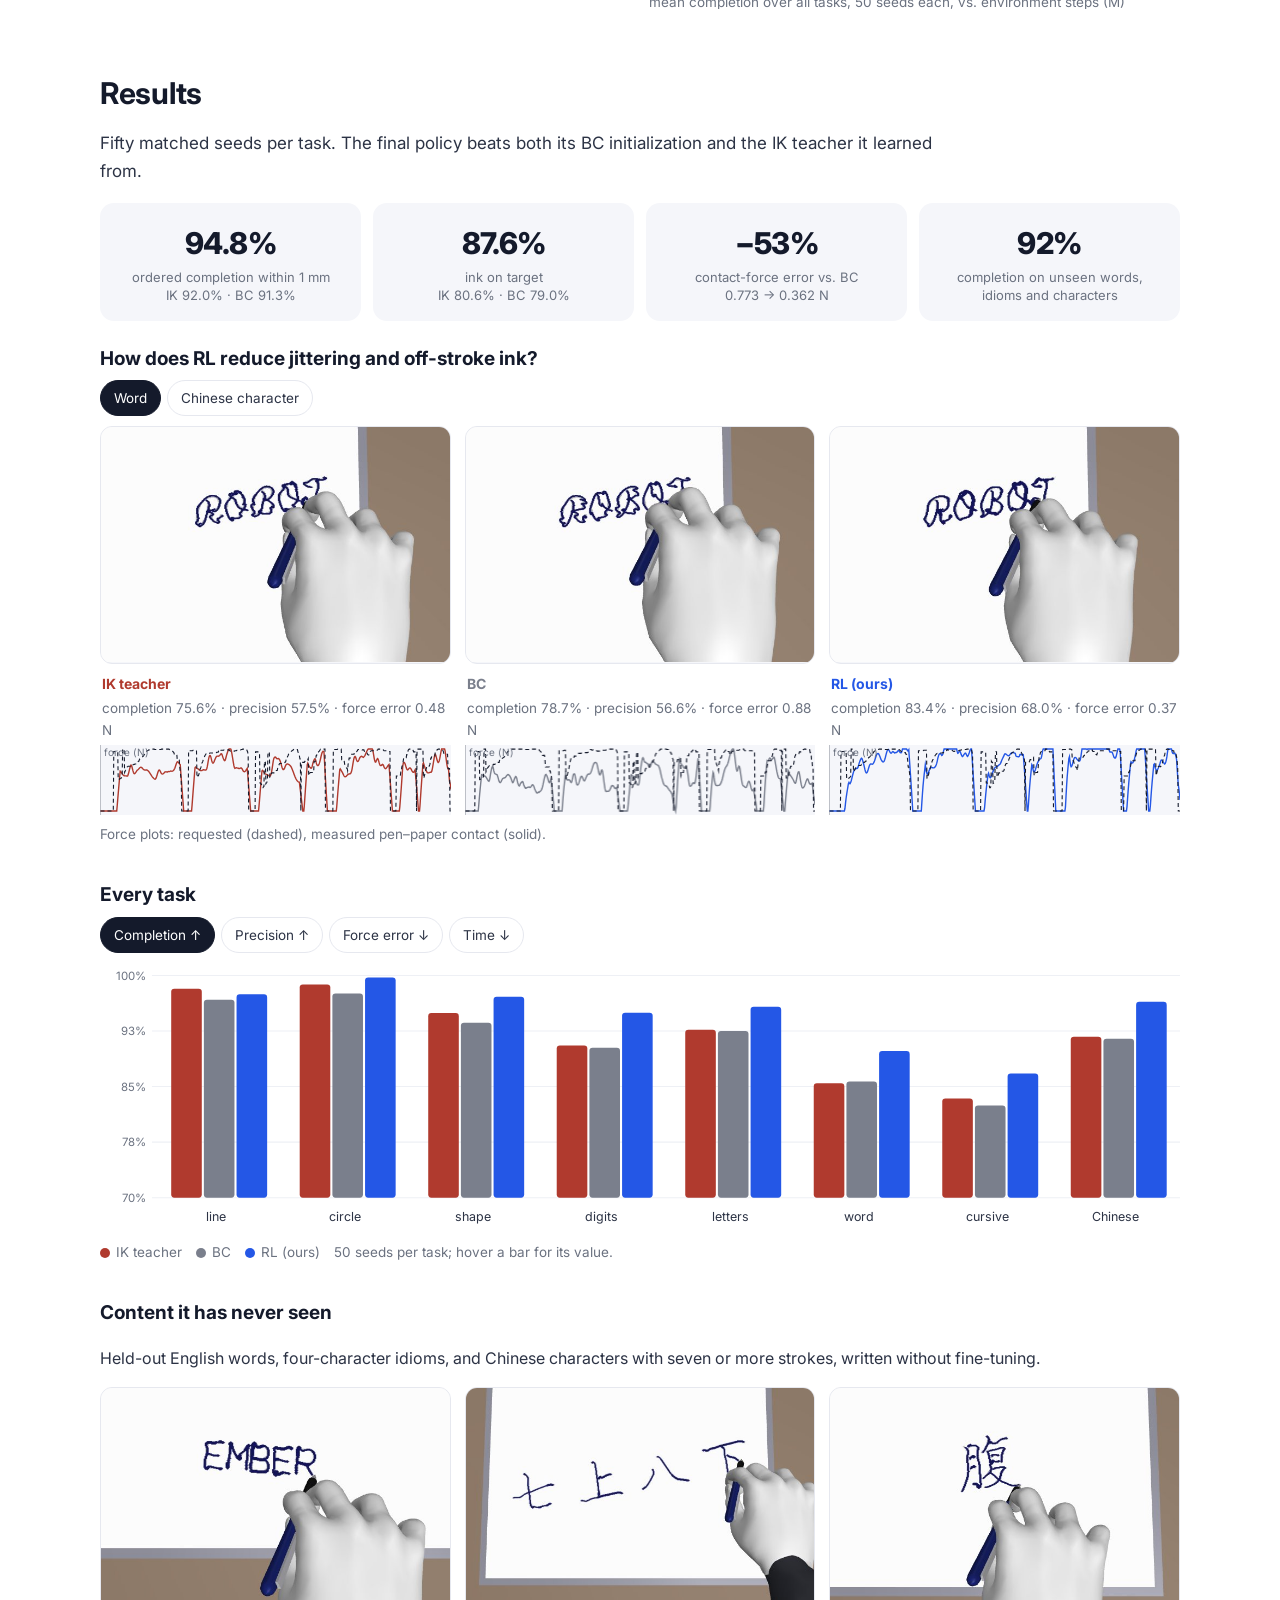
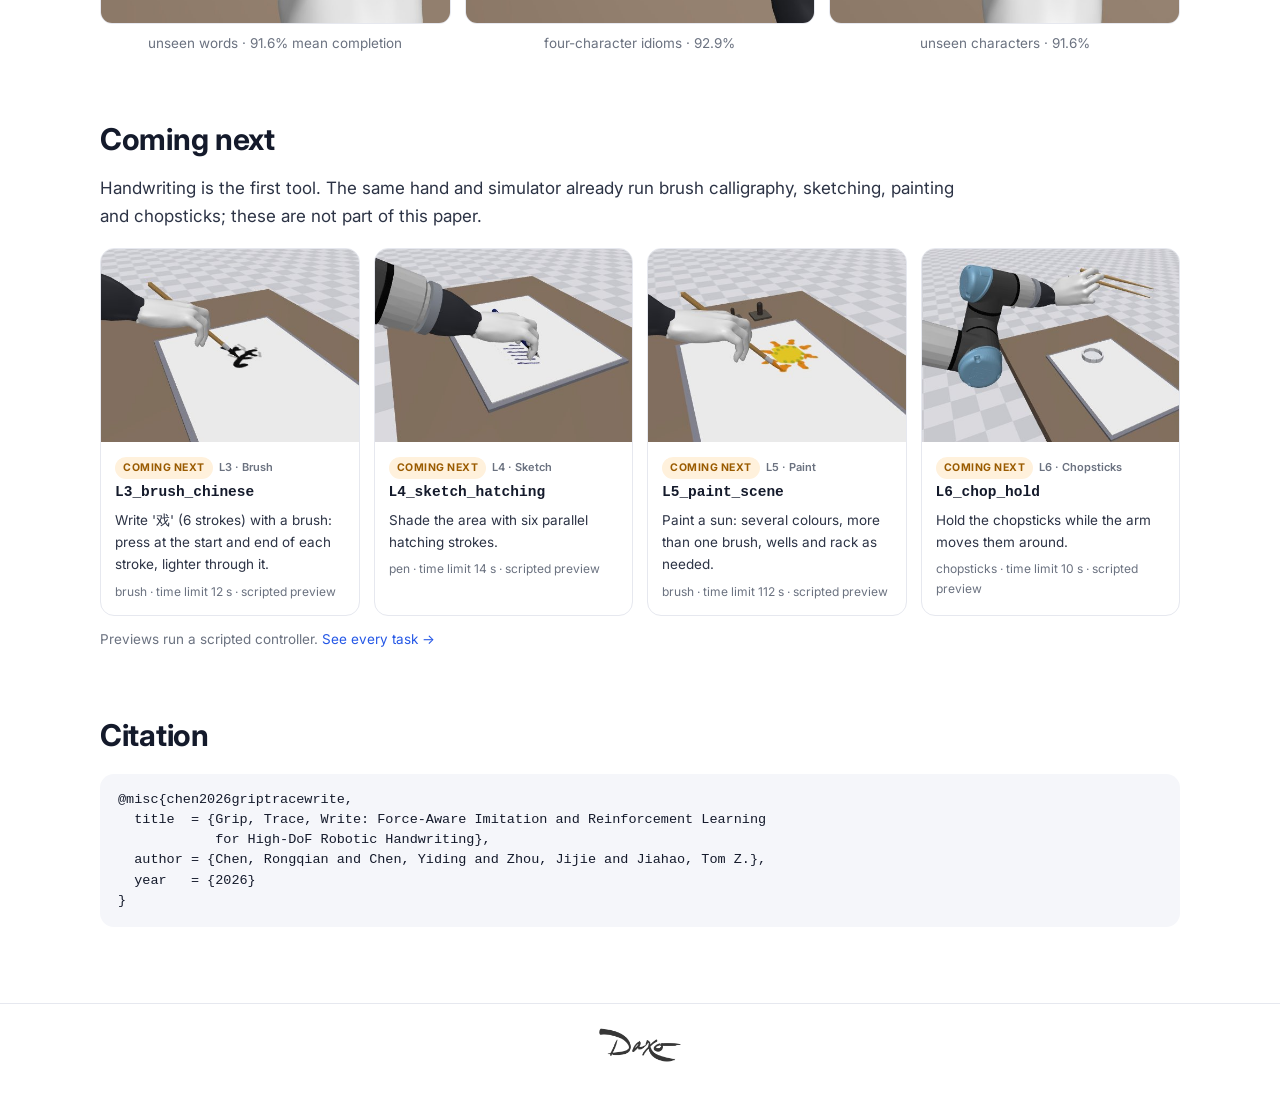
==== commit 198a9a48: "Move Daxo logo under the authors and enlarge the one-line subtitle" ====
--- a/website/site/index.html
+++ b/website/site/index.html
@@ -8,7 +8,7 @@
 <link rel="icon" href="media/logo.svg">
 <link rel="preconnect" href="https://fonts.googleapis.com">
 <link href="https://fonts.googleapis.com/css2?family=Inter:wght@400;500;600;700;800&display=swap" rel="stylesheet">
-<link rel="stylesheet" href="style.css">
+<link rel="stylesheet" href="style.css?v=2">
 </head>
 <body>
 <nav><div class="wrap">
@@ -23,11 +23,10 @@
 
 <div class="wrap">
 <header>
-  <a class="org" href="https://daxo-robotics.com/" target="_blank" rel="noopener"><img class="wordmark" src="media/daxo_wordmark.png" alt="Daxo Robotics"></a>
   <h1>Grip, Trace, Write</h1>
   <p class="subtitle">Force-Aware Imitation and Reinforcement Learning for High-DoF Robotic Handwriting</p>
   <p class="authors"><span>Rongqian Chen</span><span>Yiding Chen</span><span>Jijie Zhou</span><span>Tom Z. Jiahao</span></p>
-  <p class="aff">Daxo Robotics</p>
+  <p class="aff"><a href="https://daxo-robotics.com/" target="_blank" rel="noopener" title="Daxo Robotics"><img class="wordmark" src="media/daxo_wordmark.png" alt="Daxo Robotics" style="height:50px;width:auto"></a><span class="aff-name">Daxo Robotics</span></p>
   <div class="links">
     <a class="btn" href="#">Paper <span class="soon">coming soon</span></a>
     <a class="btn" href="https://github.com/WillChan9/DexWriting" target="_blank" rel="noopener">Code</a>
--- a/website/site/style.css
+++ b/website/site/style.css
@@ -16,9 +16,9 @@
 .org img.wordmark{height:62px;width:auto}
 footer .wordmark-sm{height:34px;width:auto;display:inline-block;margin-bottom:6px;opacity:.85}
 h1{margin:14px auto 6px;font-size:clamp(34px,6vw,58px);line-height:1.05;letter-spacing:-.02em;color:var(--ink);font-weight:800}
-.subtitle{margin:0 auto;max-width:760px;font-size:clamp(17px,2.4vw,22px);font-weight:500}
+.subtitle{margin:0 auto;max-width:none;font-size:clamp(18px,2.25vw,25px);font-weight:500}
 .authors{margin:20px 0 2px;font-size:17px;color:var(--ink)}.authors span{margin:0 9px;white-space:nowrap}
-.aff{color:var(--muted);font-size:15px;margin:0}
+.aff{margin:10px 0 0;color:var(--muted);font-size:15px}.aff a{display:block}.aff img.wordmark{display:inline-block;opacity:.9}.aff-name{display:block;margin-top:2px}.aff a:hover img{opacity:1}
 .links{display:flex;flex-wrap:wrap;justify-content:center;gap:10px;margin:20px 0 6px}
 .btn{display:inline-flex;align-items:center;gap:7px;padding:9px 18px;border-radius:999px;background:var(--ink);color:#fff;font-weight:600;font-size:14px;border:1px solid var(--ink);cursor:pointer}
 .btn:hover{text-decoration:none;opacity:.88}
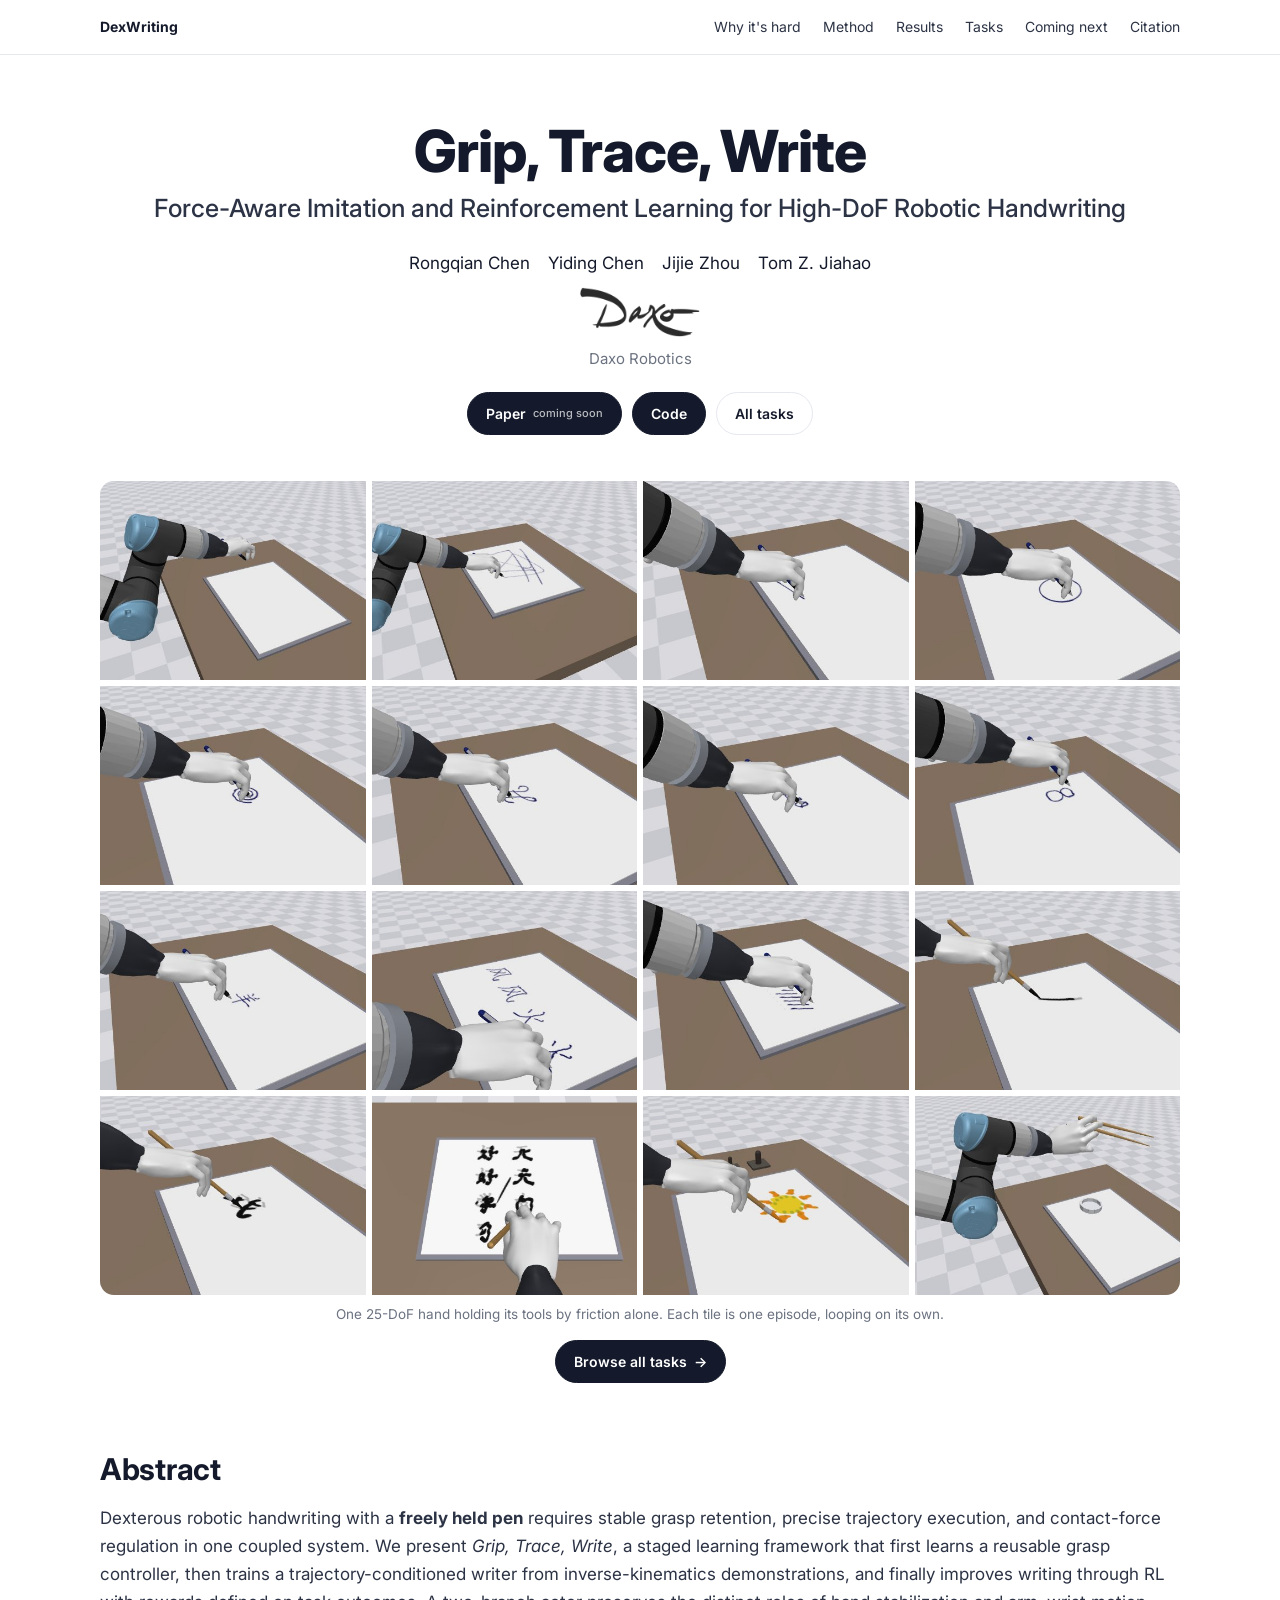
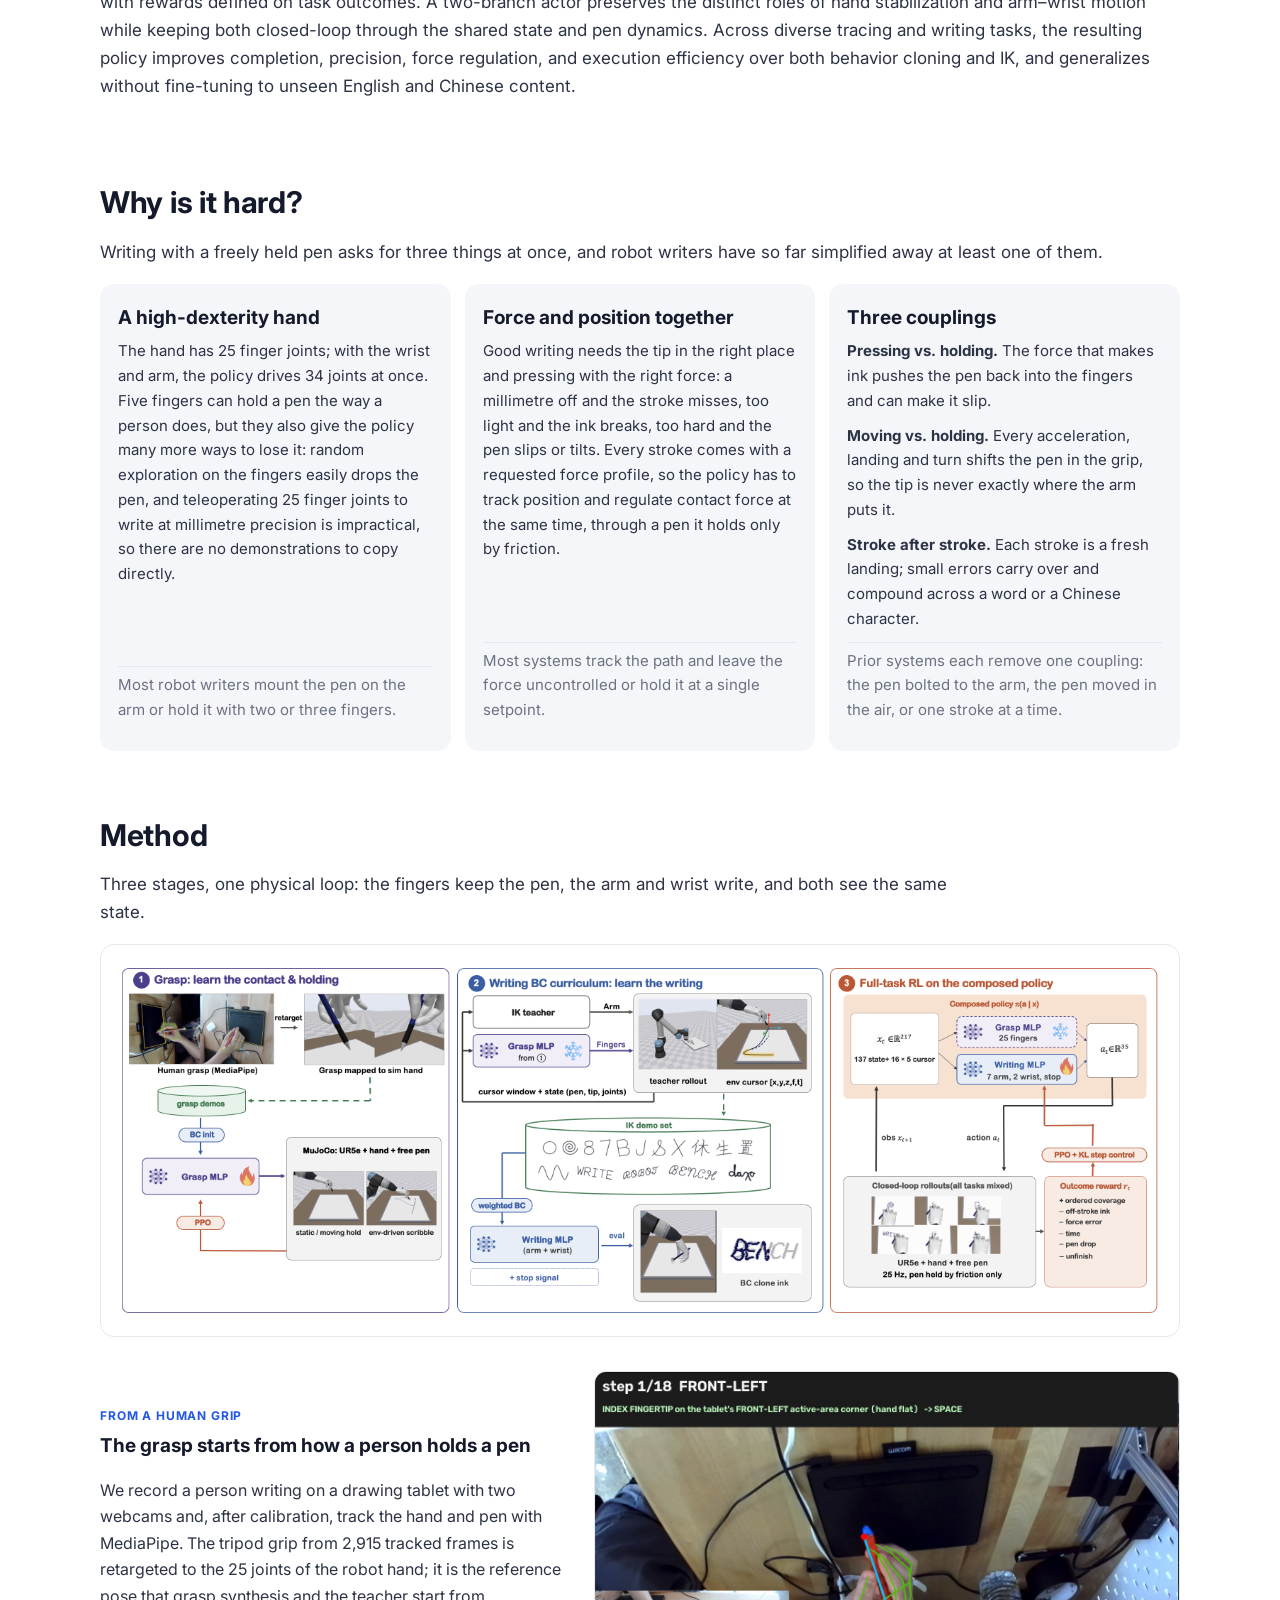
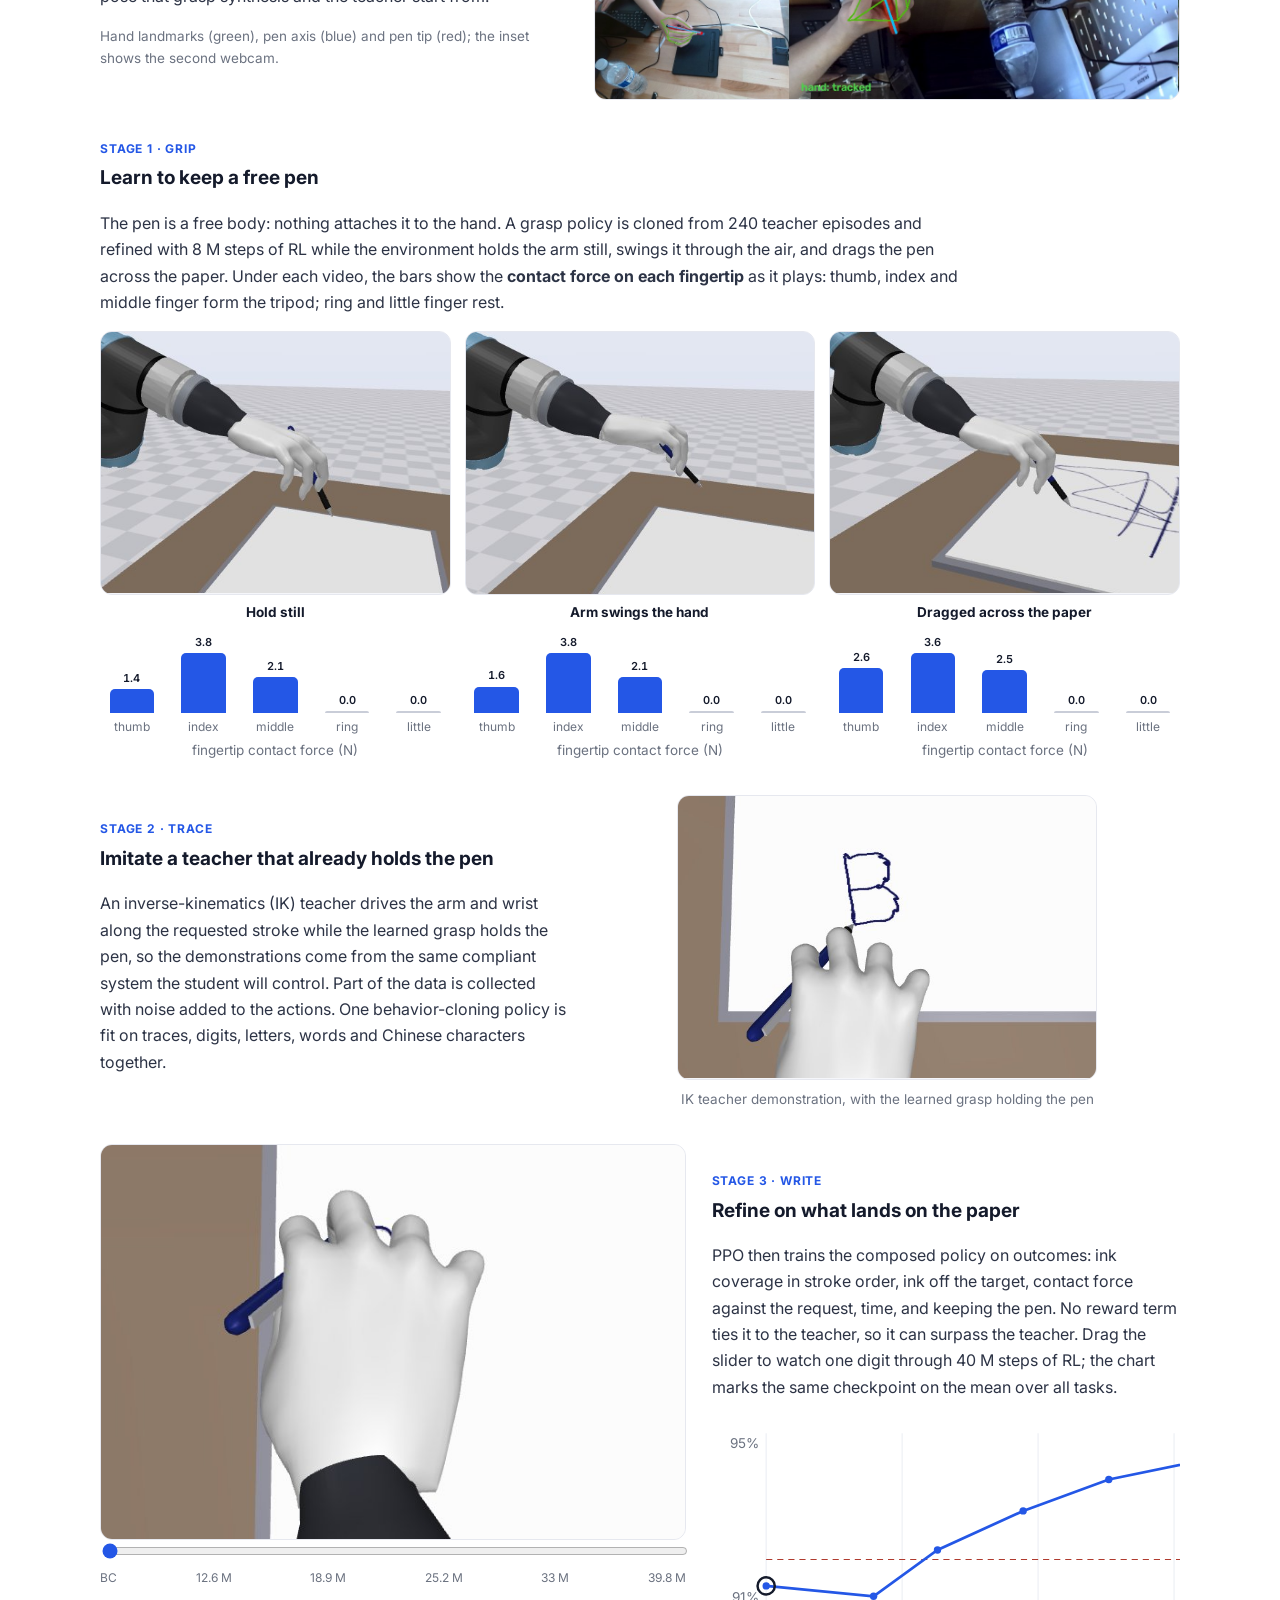
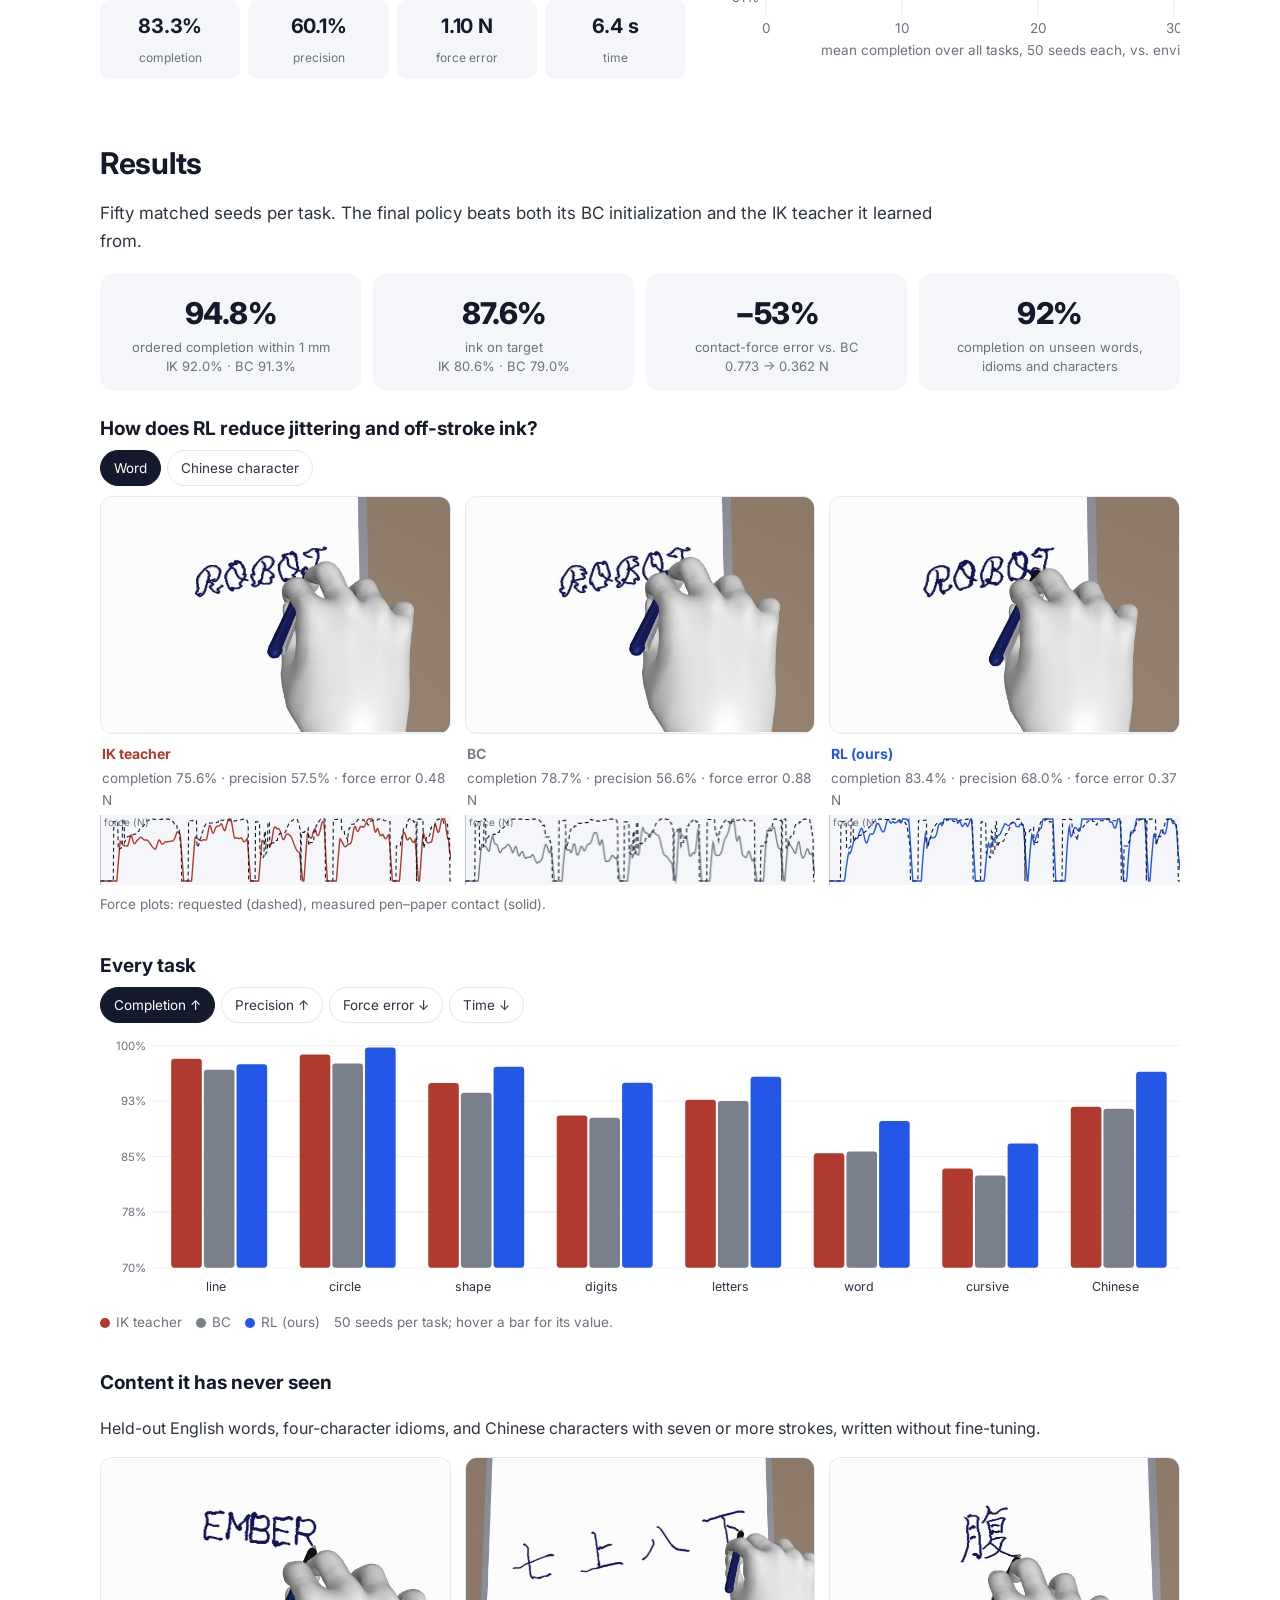
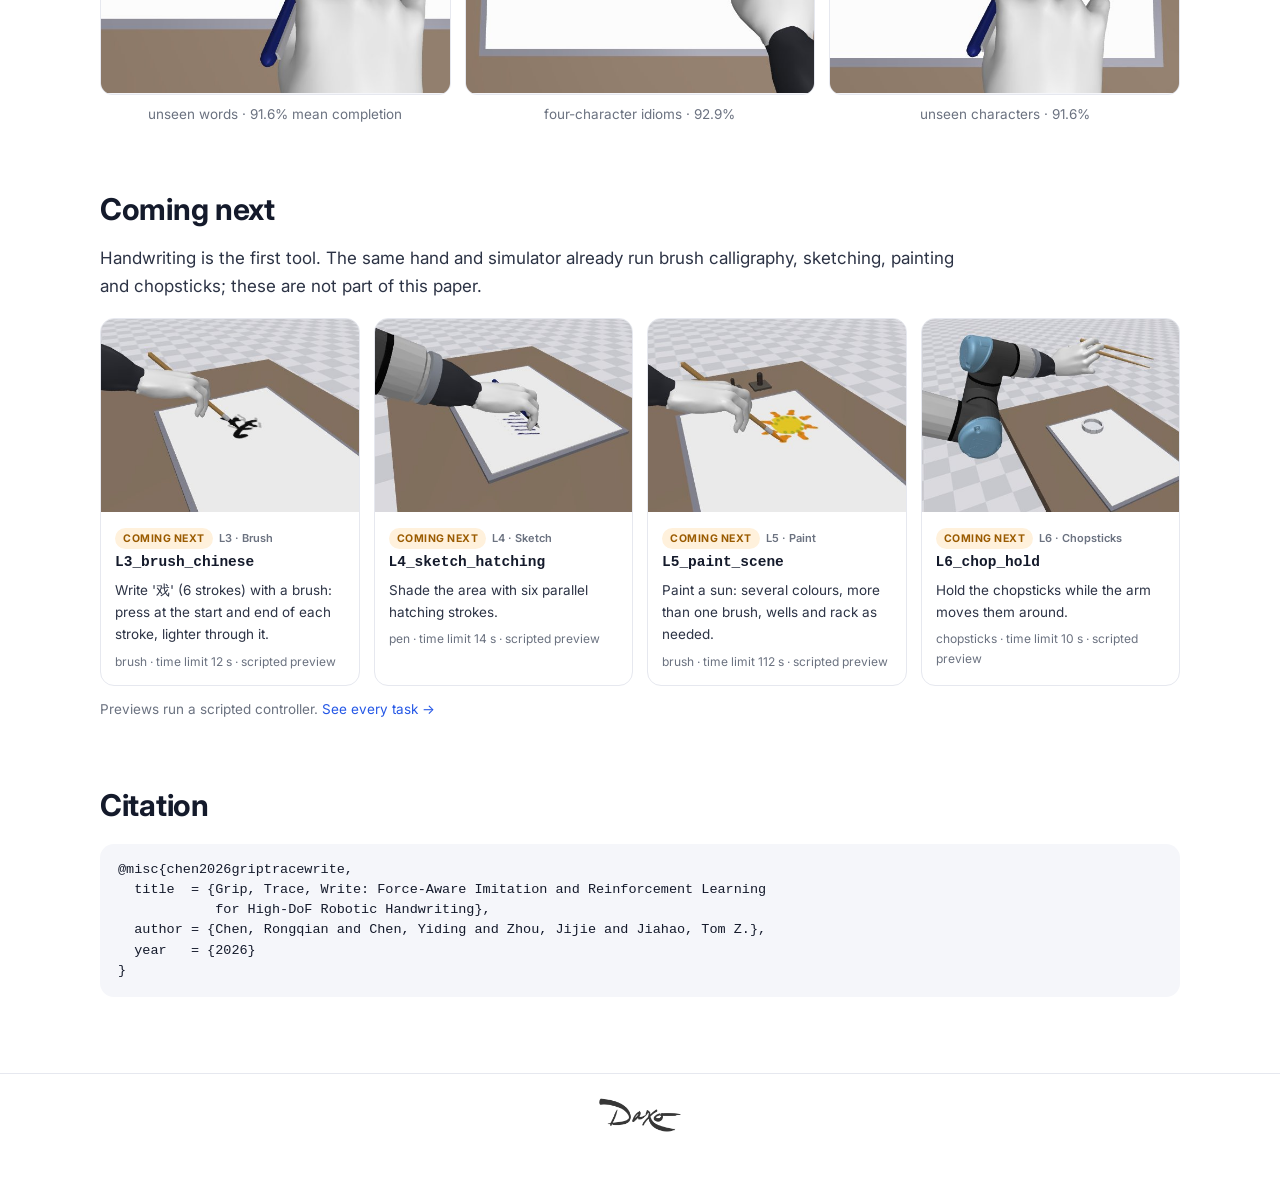
==== commit 59a7ebc3: "Fix mobile layout overflow on the project page" ====
--- a/website/site/index.html
+++ b/website/site/index.html
@@ -8,7 +8,7 @@
 <link rel="icon" href="media/logo.svg">
 <link rel="preconnect" href="https://fonts.googleapis.com">
 <link href="https://fonts.googleapis.com/css2?family=Inter:wght@400;500;600;700;800&display=swap" rel="stylesheet">
-<link rel="stylesheet" href="style.css?v=2">
+<link rel="stylesheet" href="style.css?v=3">
 </head>
 <body>
 <nav><div class="wrap">
--- a/website/site/style.css
+++ b/website/site/style.css
@@ -17,7 +17,7 @@
 footer .wordmark-sm{height:34px;width:auto;display:inline-block;margin-bottom:6px;opacity:.85}
 h1{margin:14px auto 6px;font-size:clamp(34px,6vw,58px);line-height:1.05;letter-spacing:-.02em;color:var(--ink);font-weight:800}
 .subtitle{margin:0 auto;max-width:none;font-size:clamp(18px,2.25vw,25px);font-weight:500}
-.authors{margin:20px 0 2px;font-size:17px;color:var(--ink)}.authors span{margin:0 9px;white-space:nowrap}
+.authors{display:flex;flex-wrap:wrap;justify-content:center;gap:2px 18px;margin:20px 0 2px;font-size:17px;color:var(--ink)}.authors span{white-space:nowrap}
 .aff{margin:10px 0 0;color:var(--muted);font-size:15px}.aff a{display:block}.aff img.wordmark{display:inline-block;opacity:.9}.aff-name{display:block;margin-top:2px}.aff a:hover img{opacity:1}
 .links{display:flex;flex-wrap:wrap;justify-content:center;gap:10px;margin:20px 0 6px}
 .btn{display:inline-flex;align-items:center;gap:7px;padding:9px 18px;border-radius:999px;background:var(--ink);color:#fff;font-weight:600;font-size:14px;border:1px solid var(--ink);cursor:pointer}
@@ -84,9 +84,12 @@
 .lvl{font-size:11px;font-weight:600;color:var(--muted)}
 pre{background:var(--soft);border-radius:var(--radius);padding:16px 18px;overflow-x:auto;font-size:13.5px;line-height:1.5;color:var(--ink)}
 footer{border-top:1px solid var(--line);margin-top:56px;padding:24px 0 40px;font-size:13.5px;color:var(--muted);text-align:center}
+/* grid children may shrink below their content; wide charts scroll inside .chart instead of widening the page */
+.grid2>*,.grid3>*,.stage>*,.cmp>*,.stats>*,.kpis>*{min-width:0}
 @media (max-width:860px){
   .grid2,.grid3,.stage,.stage.rev,.cmp{grid-template-columns:1fr}
   .hero-grid{grid-template-columns:repeat(2,1fr)}
   .stats,.kpis{grid-template-columns:1fr 1fr}
   nav .hide-sm{display:none}
+  .panel{overflow-x:auto}.panel img{width:720px;max-width:none}
 }
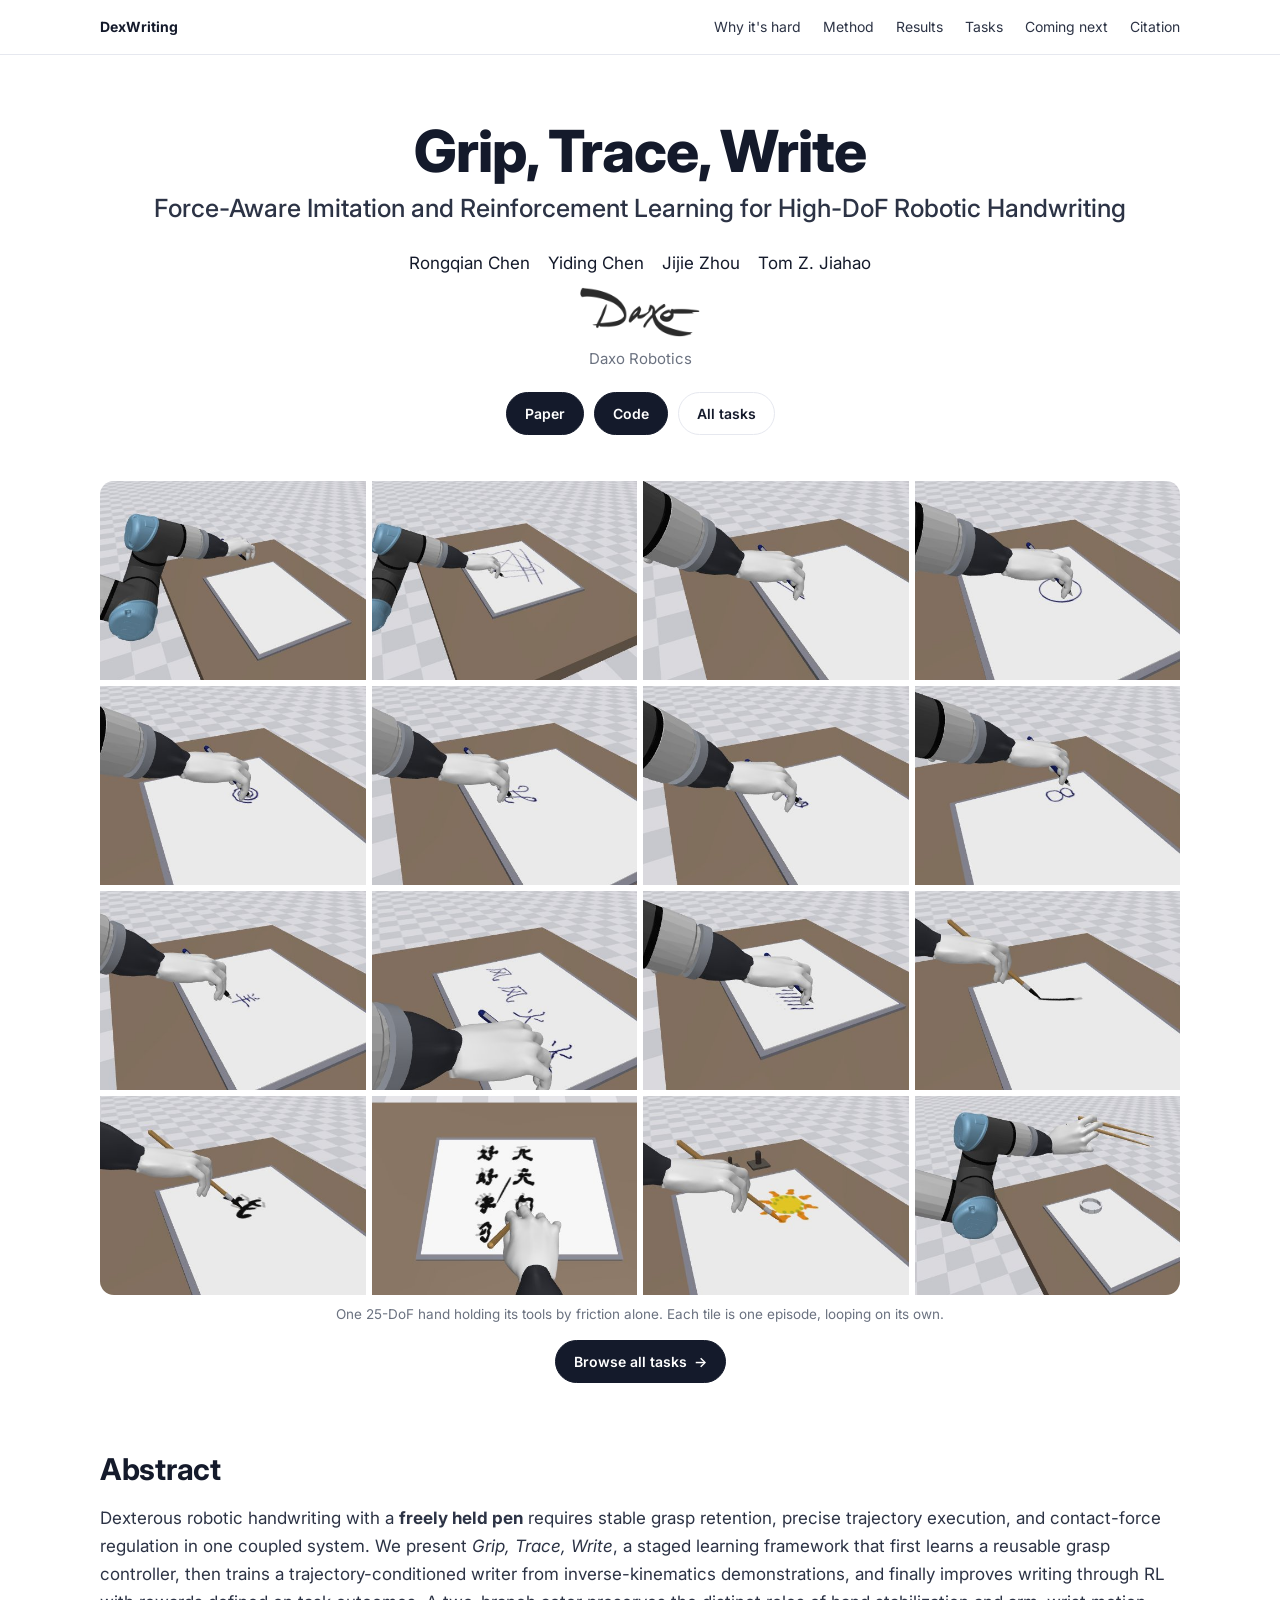
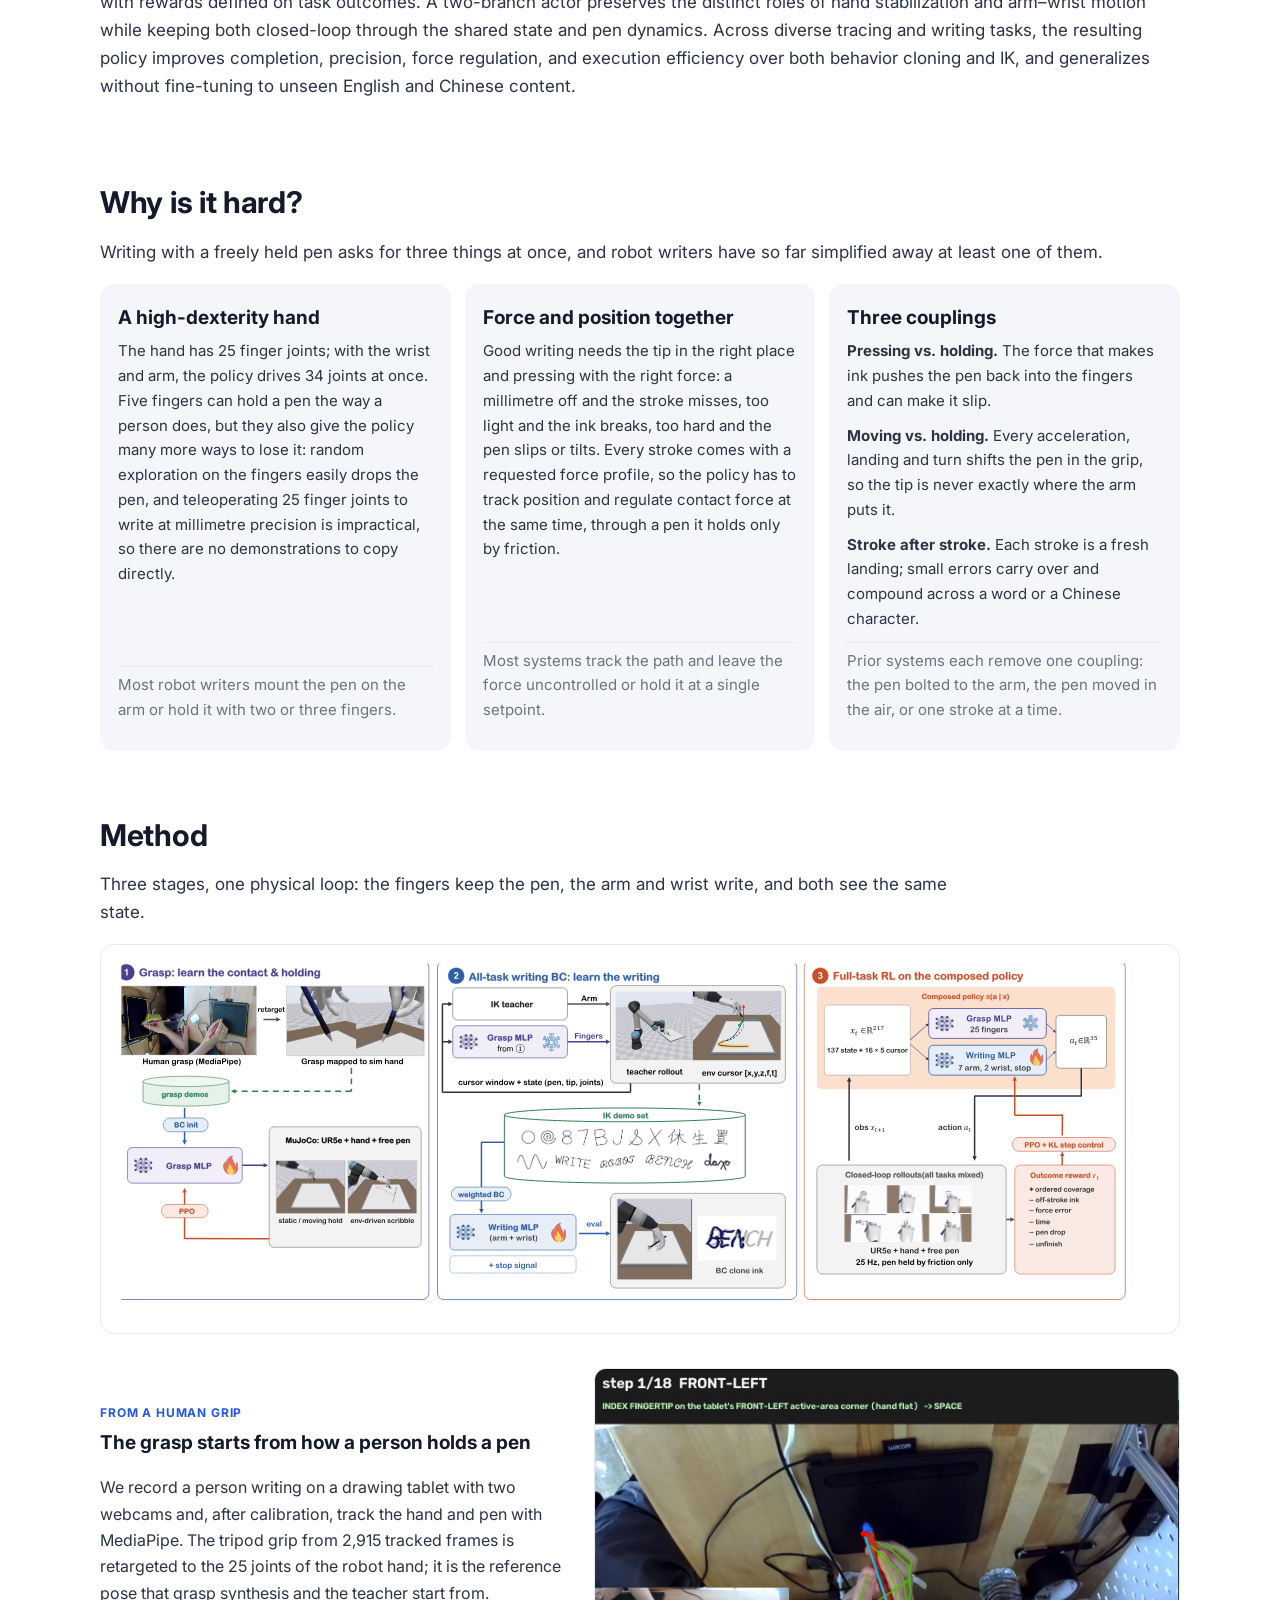
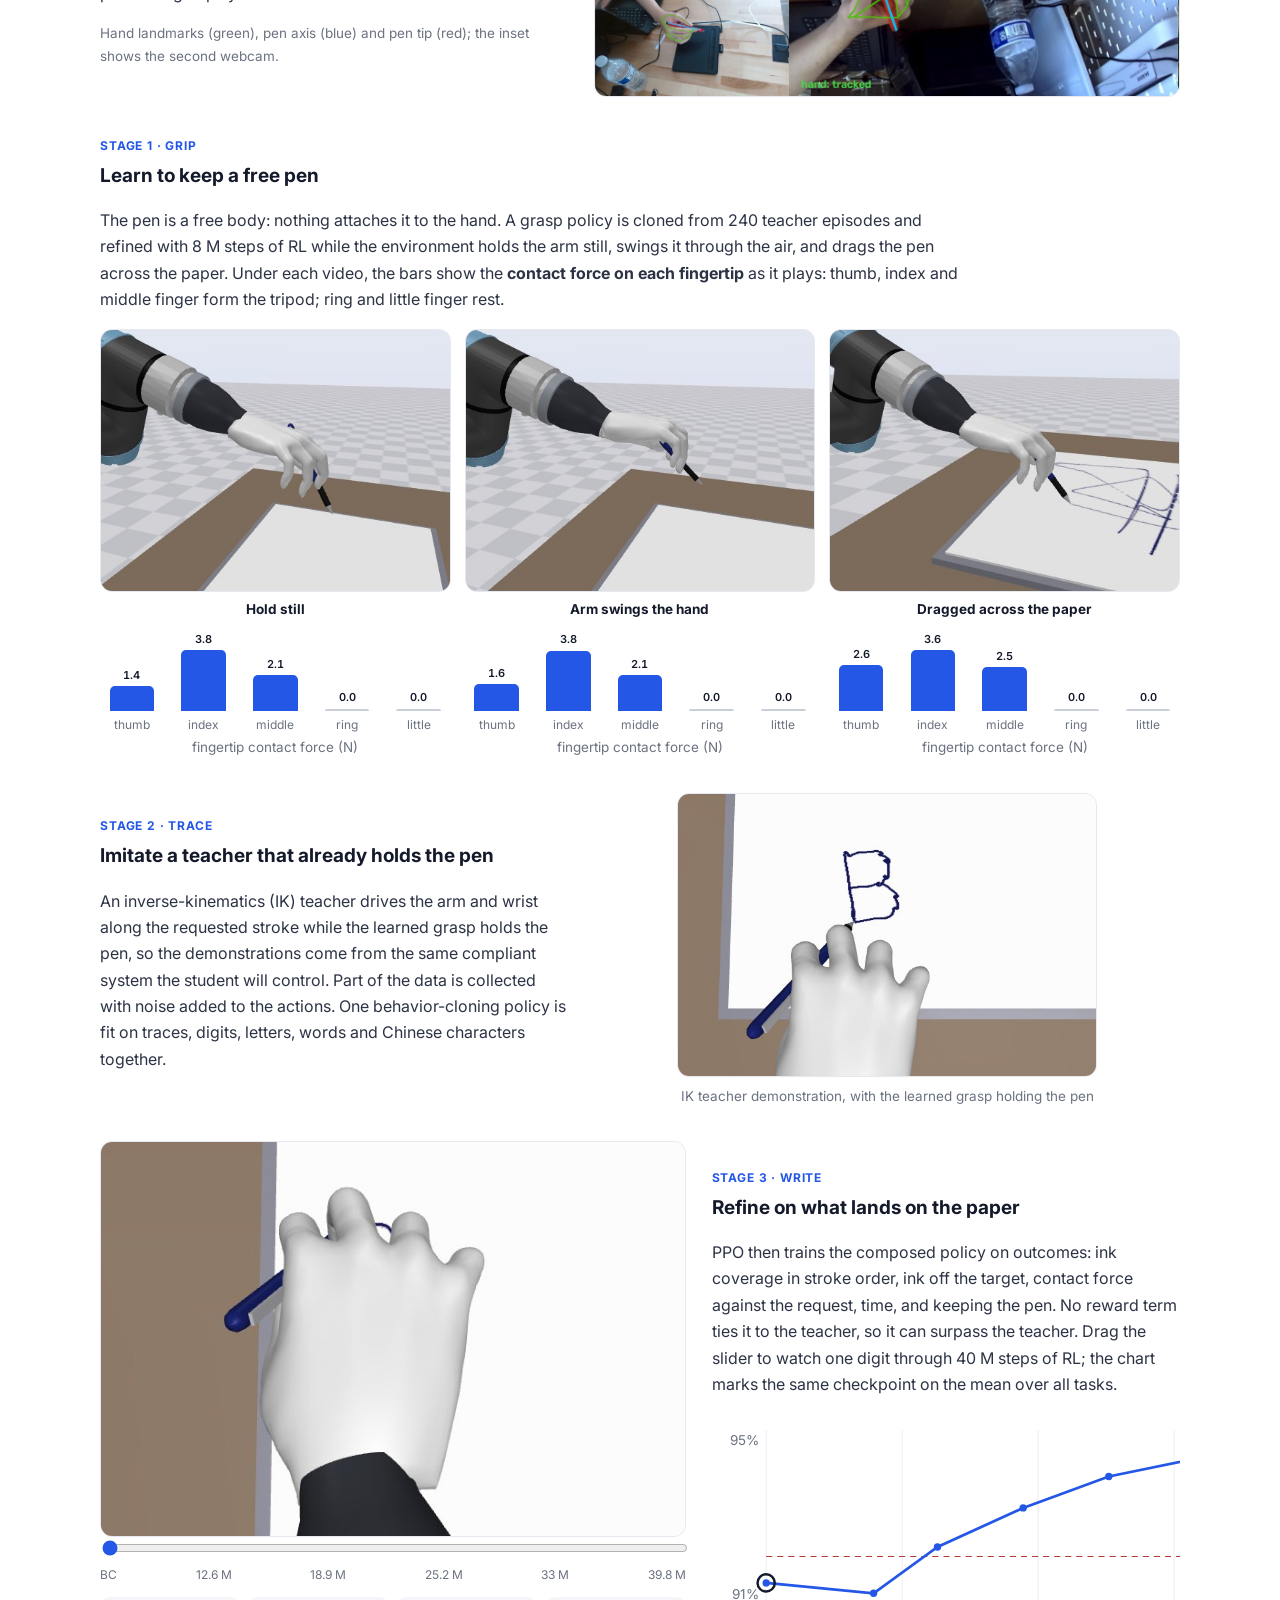
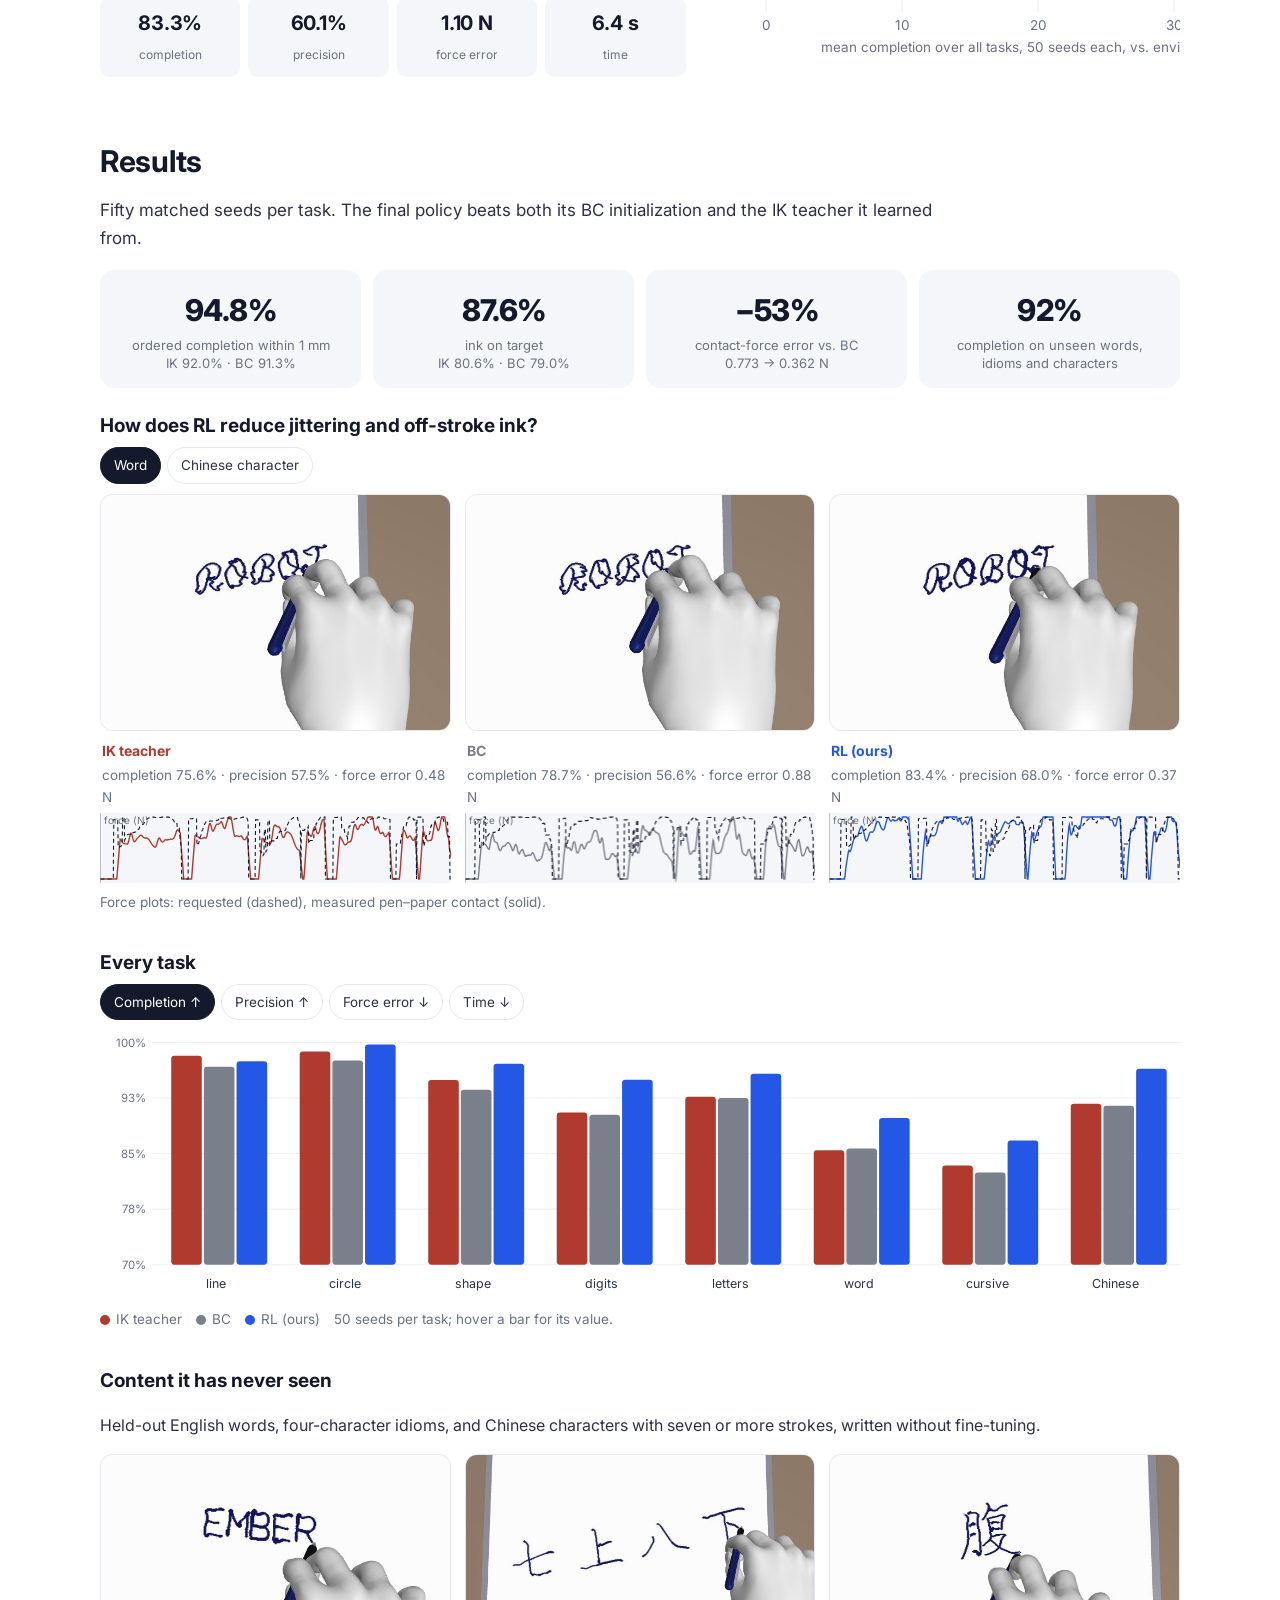
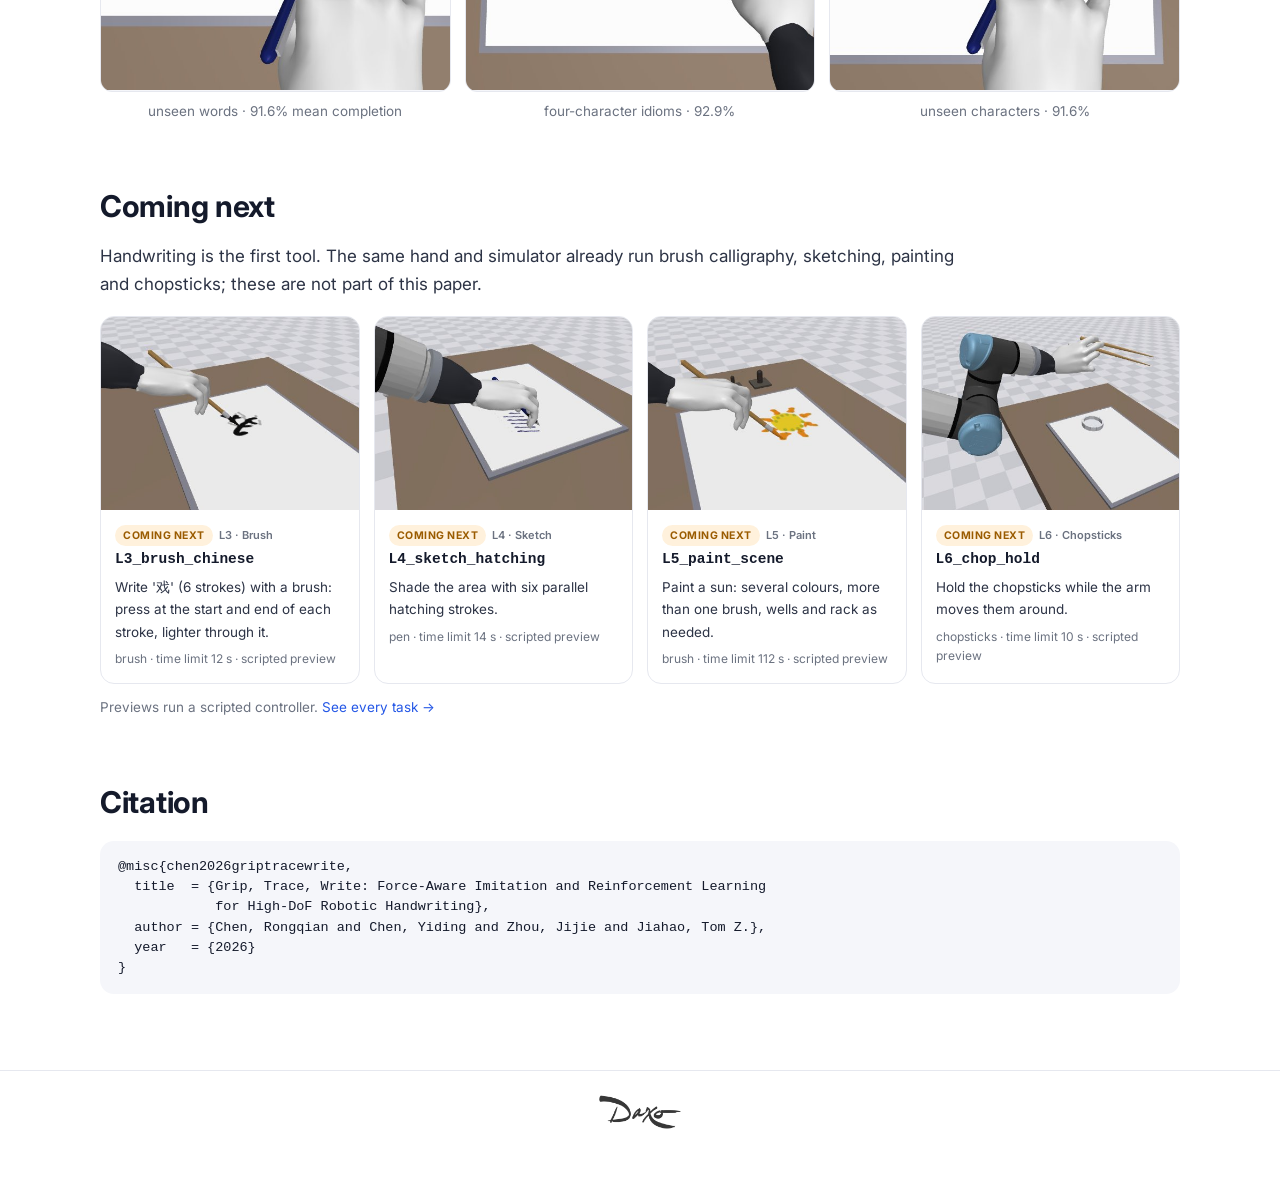
==== commit 08fed47d: "Link the paper PDF and switch the method figure to vector SVG" ====
--- a/website/site/index.html
+++ b/website/site/index.html
@@ -28,7 +28,7 @@
   <p class="authors"><span>Rongqian Chen</span><span>Yiding Chen</span><span>Jijie Zhou</span><span>Tom Z. Jiahao</span></p>
   <p class="aff"><a href="https://daxo-robotics.com/" target="_blank" rel="noopener" title="Daxo Robotics"><img class="wordmark" src="media/daxo_wordmark.png" alt="Daxo Robotics" style="height:50px;width:auto"></a><span class="aff-name">Daxo Robotics</span></p>
   <div class="links">
-    <a class="btn" href="#">Paper <span class="soon">coming soon</span></a>
+    <a class="btn" href="media/paper.pdf" target="_blank" rel="noopener">Paper</a>
     <a class="btn" href="https://github.com/WillChan9/DexWriting" target="_blank" rel="noopener">Code</a>
     <a class="btn ghost" href="tasks.html">All tasks</a>
   </div>
@@ -70,7 +70,7 @@
 <section id="method">
   <h2>Method</h2>
   <p class="lead">Three stages, one physical loop: the fingers keep the pen, the arm and wrist write, and both see the same state.</p>
-  <div class="panel"><img src="media/pipeline.png" alt="Training pipeline"></div>
+  <div class="panel"><img src="media/pipeline.svg" alt="Training pipeline"></div>
 
   <div class="stage">
     <div>
